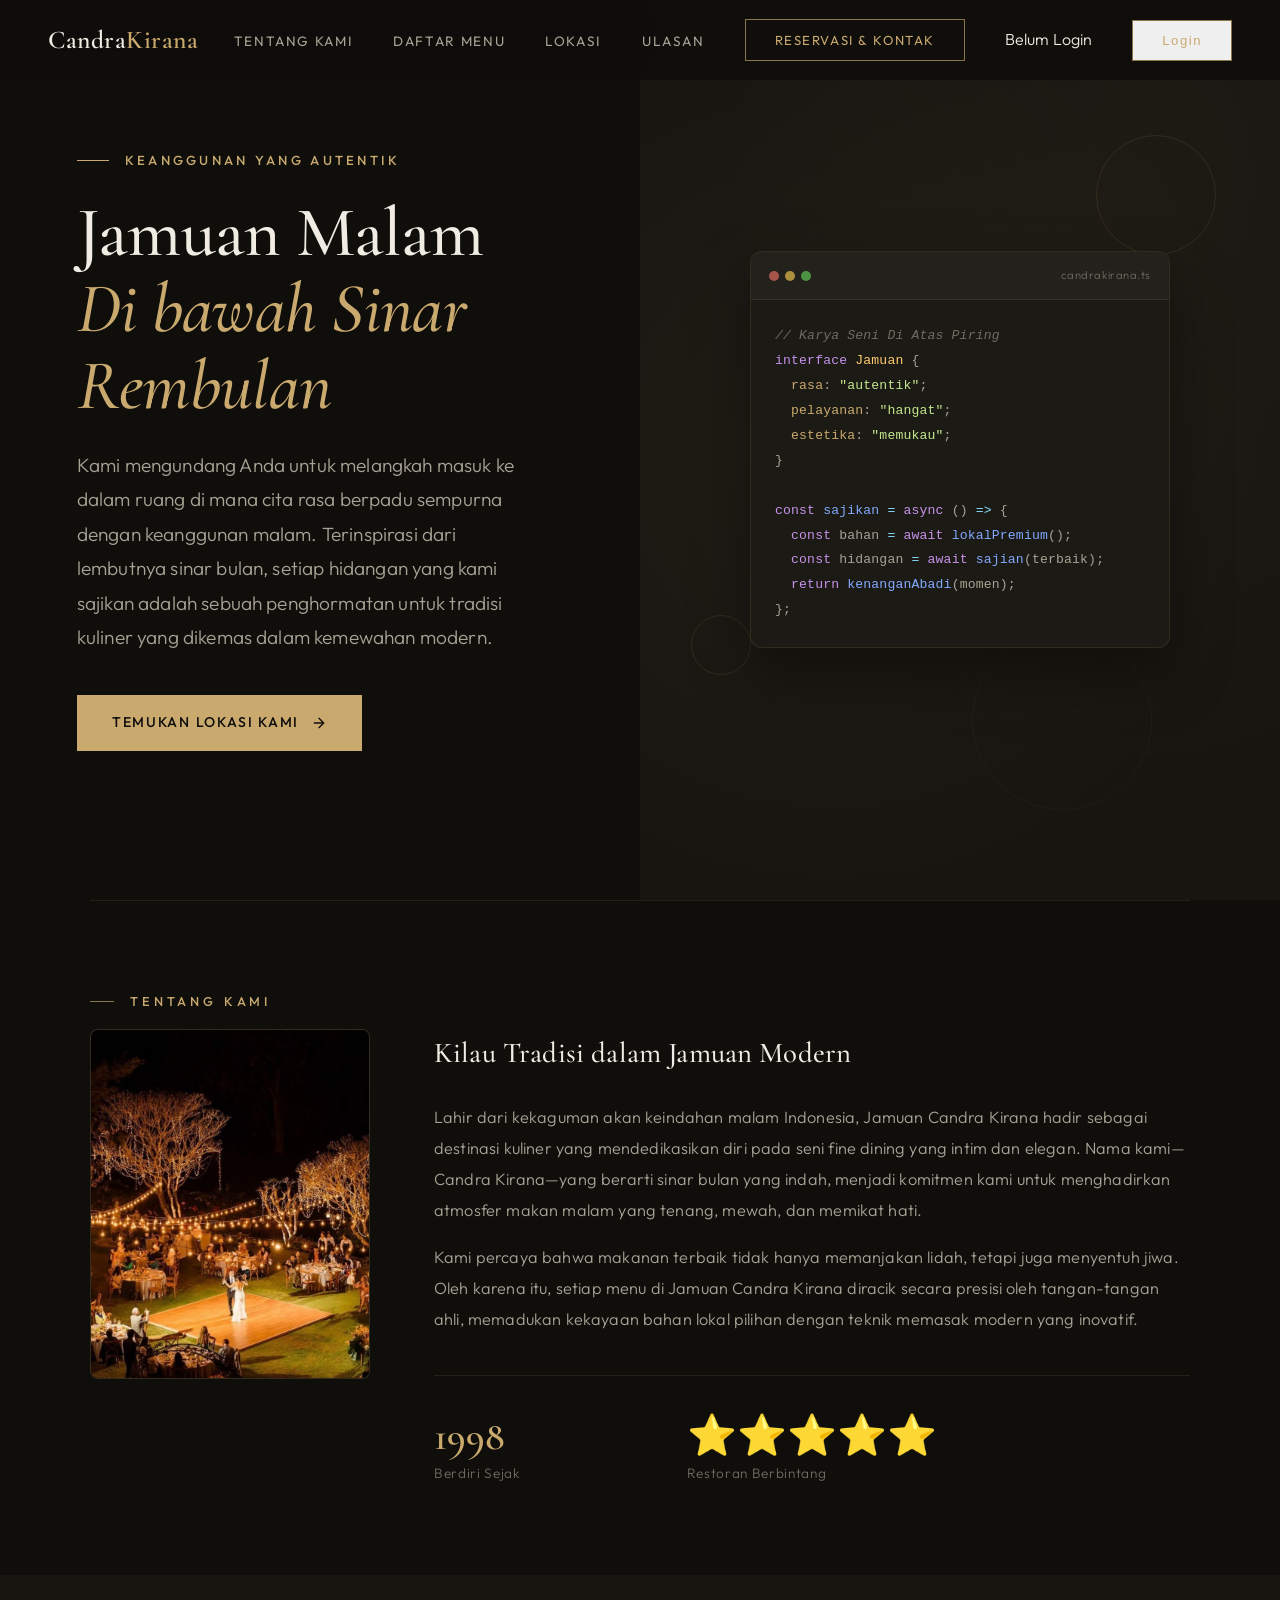
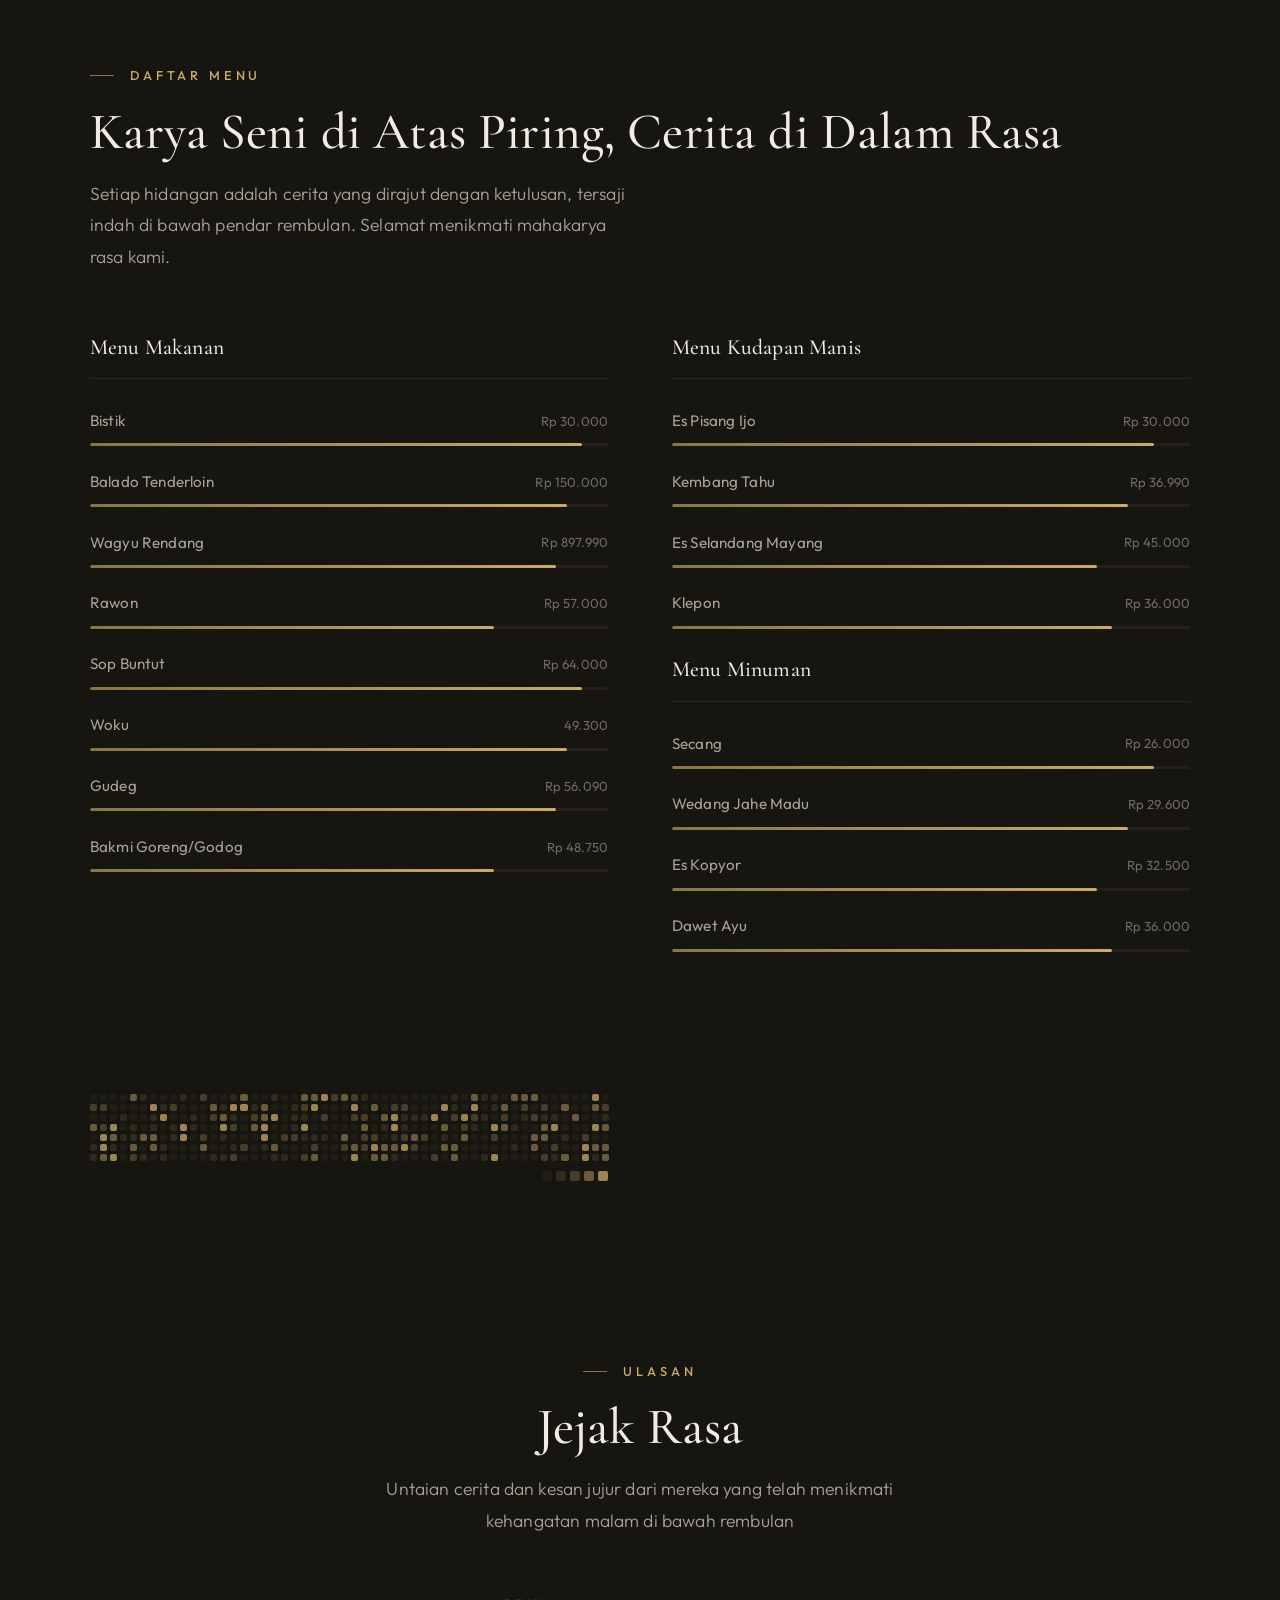
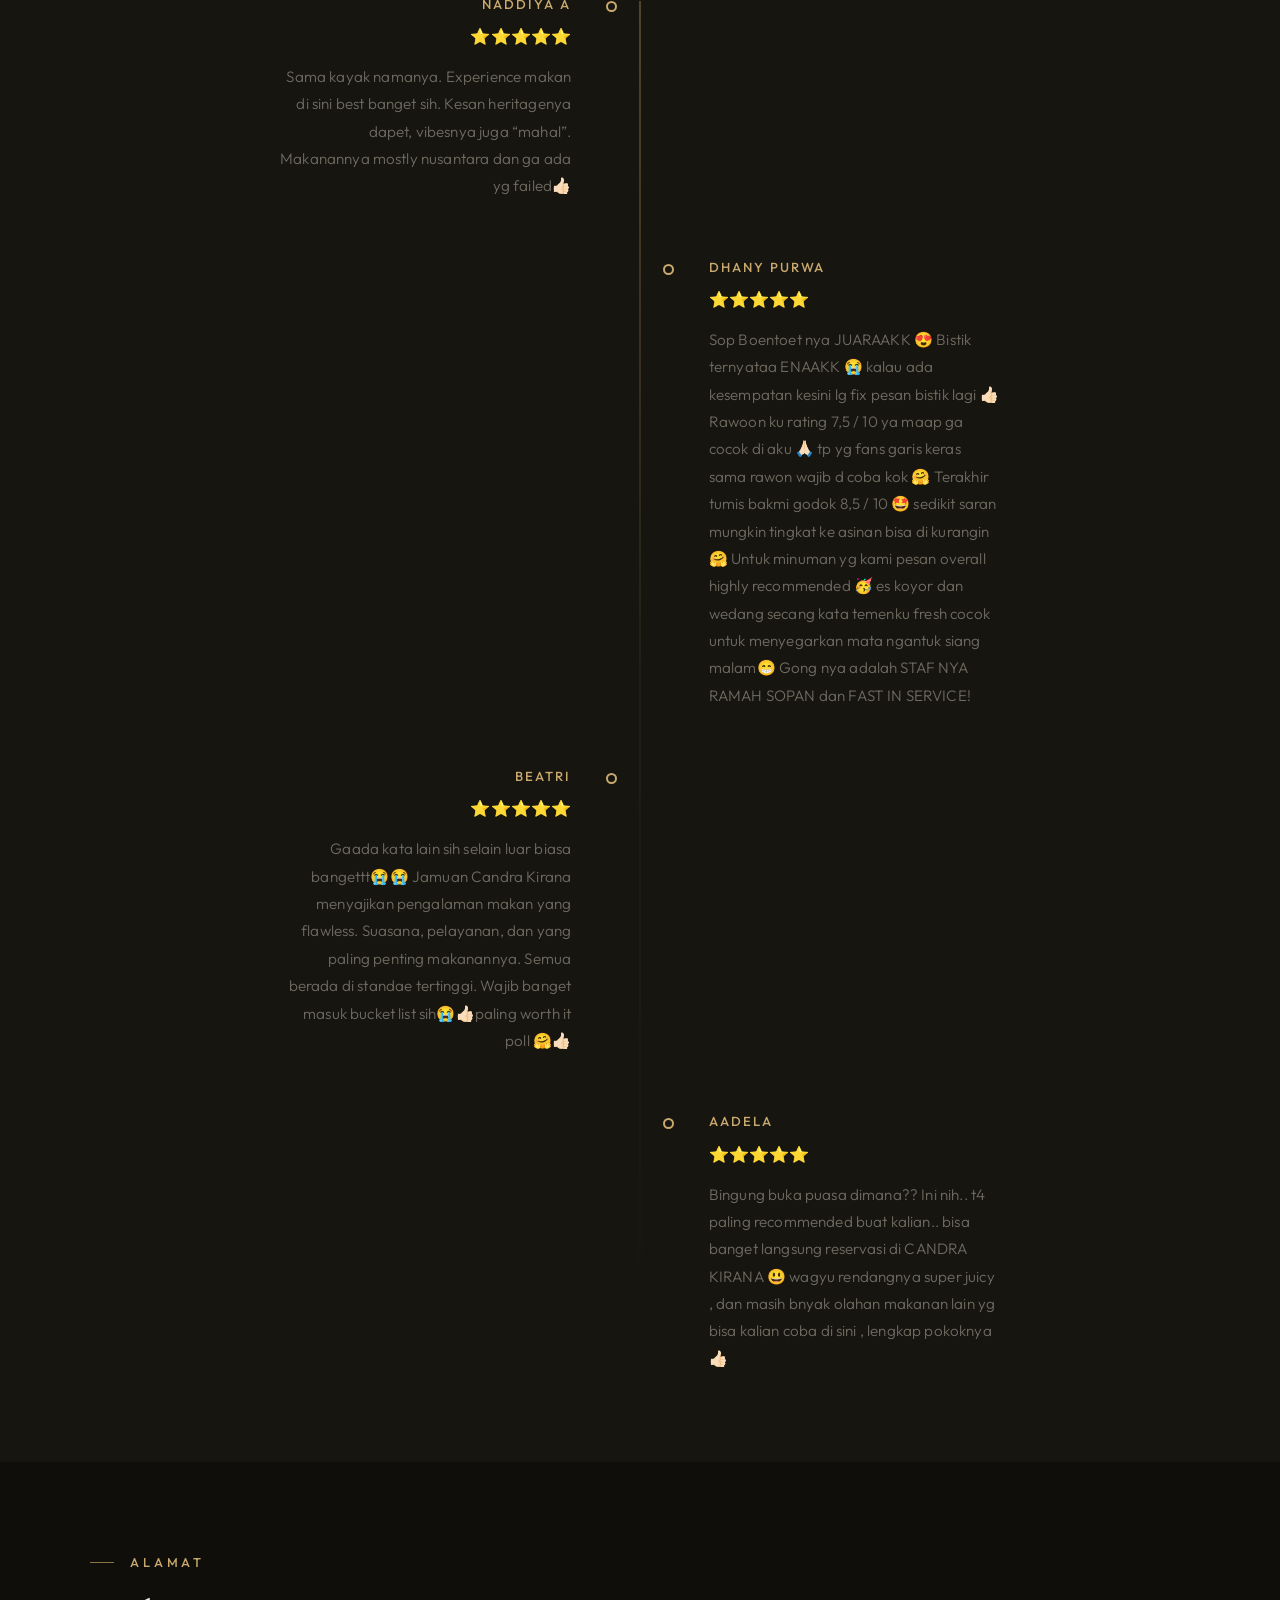
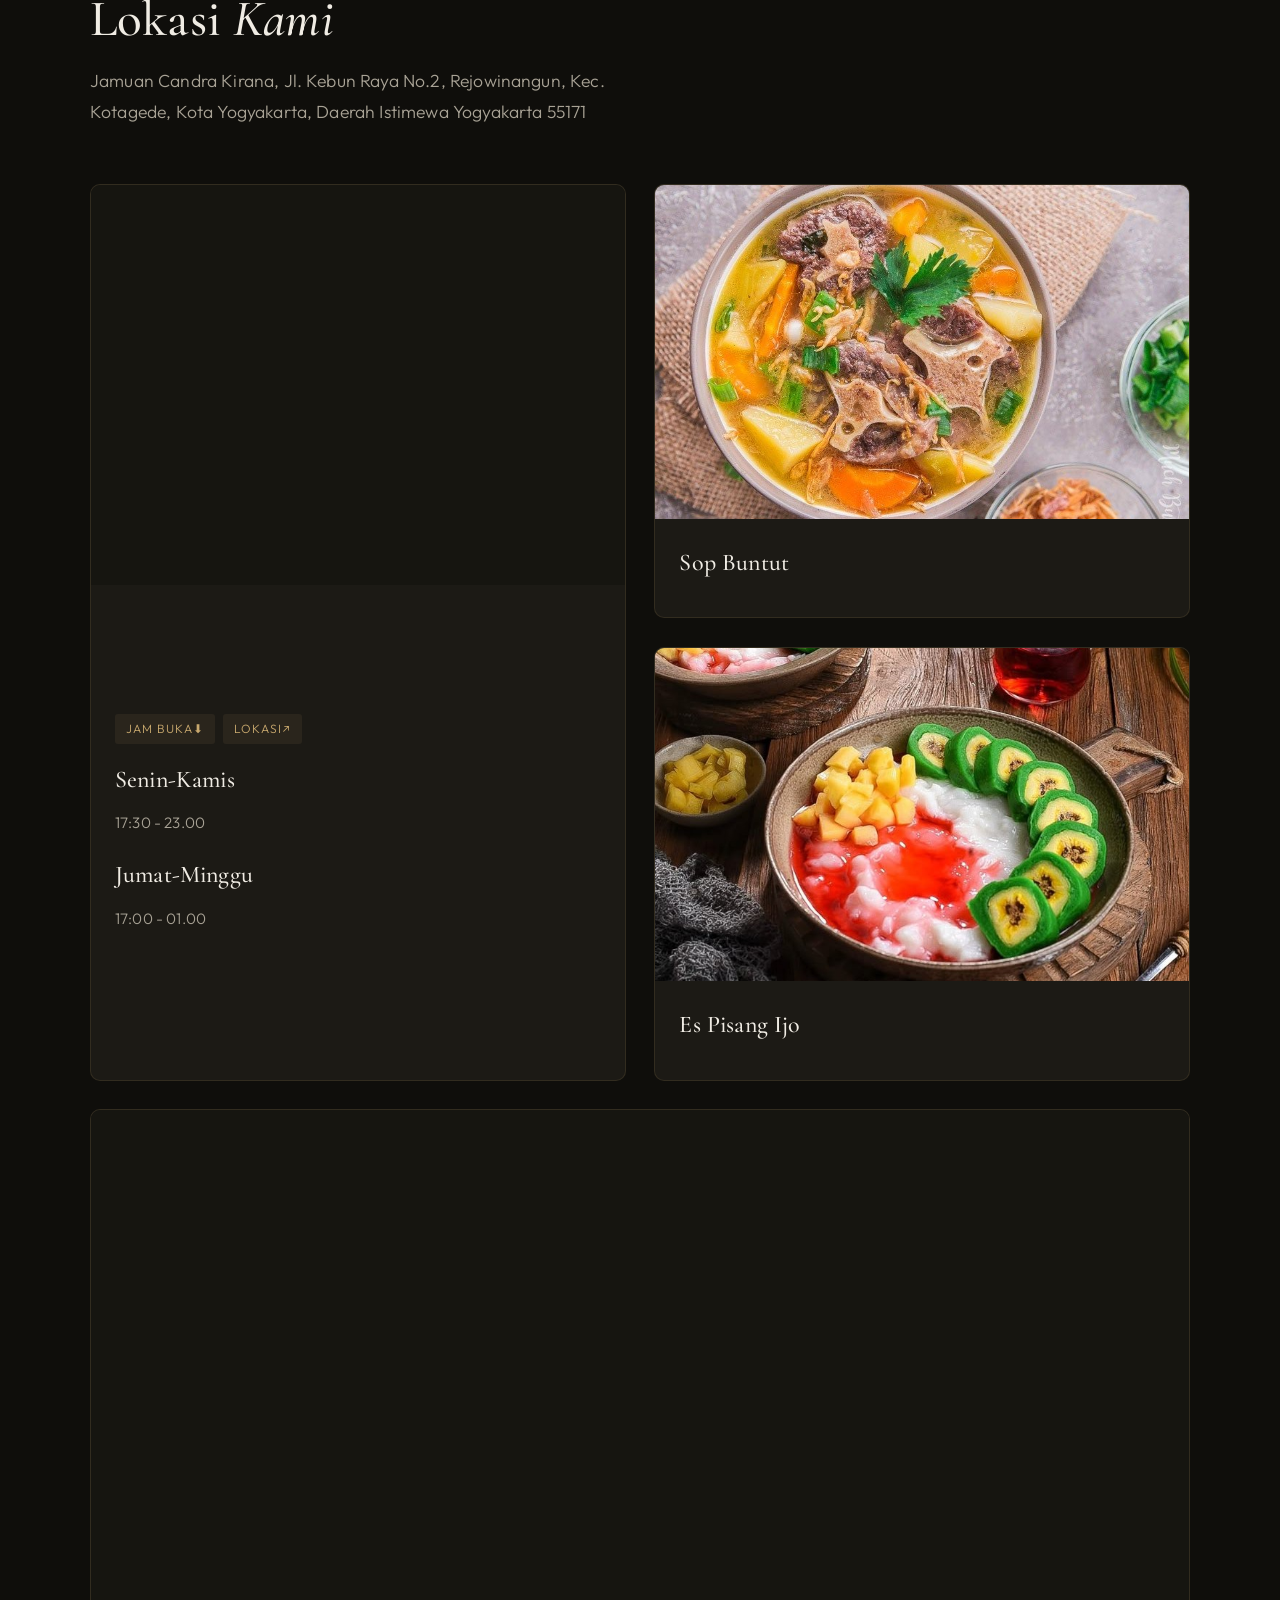
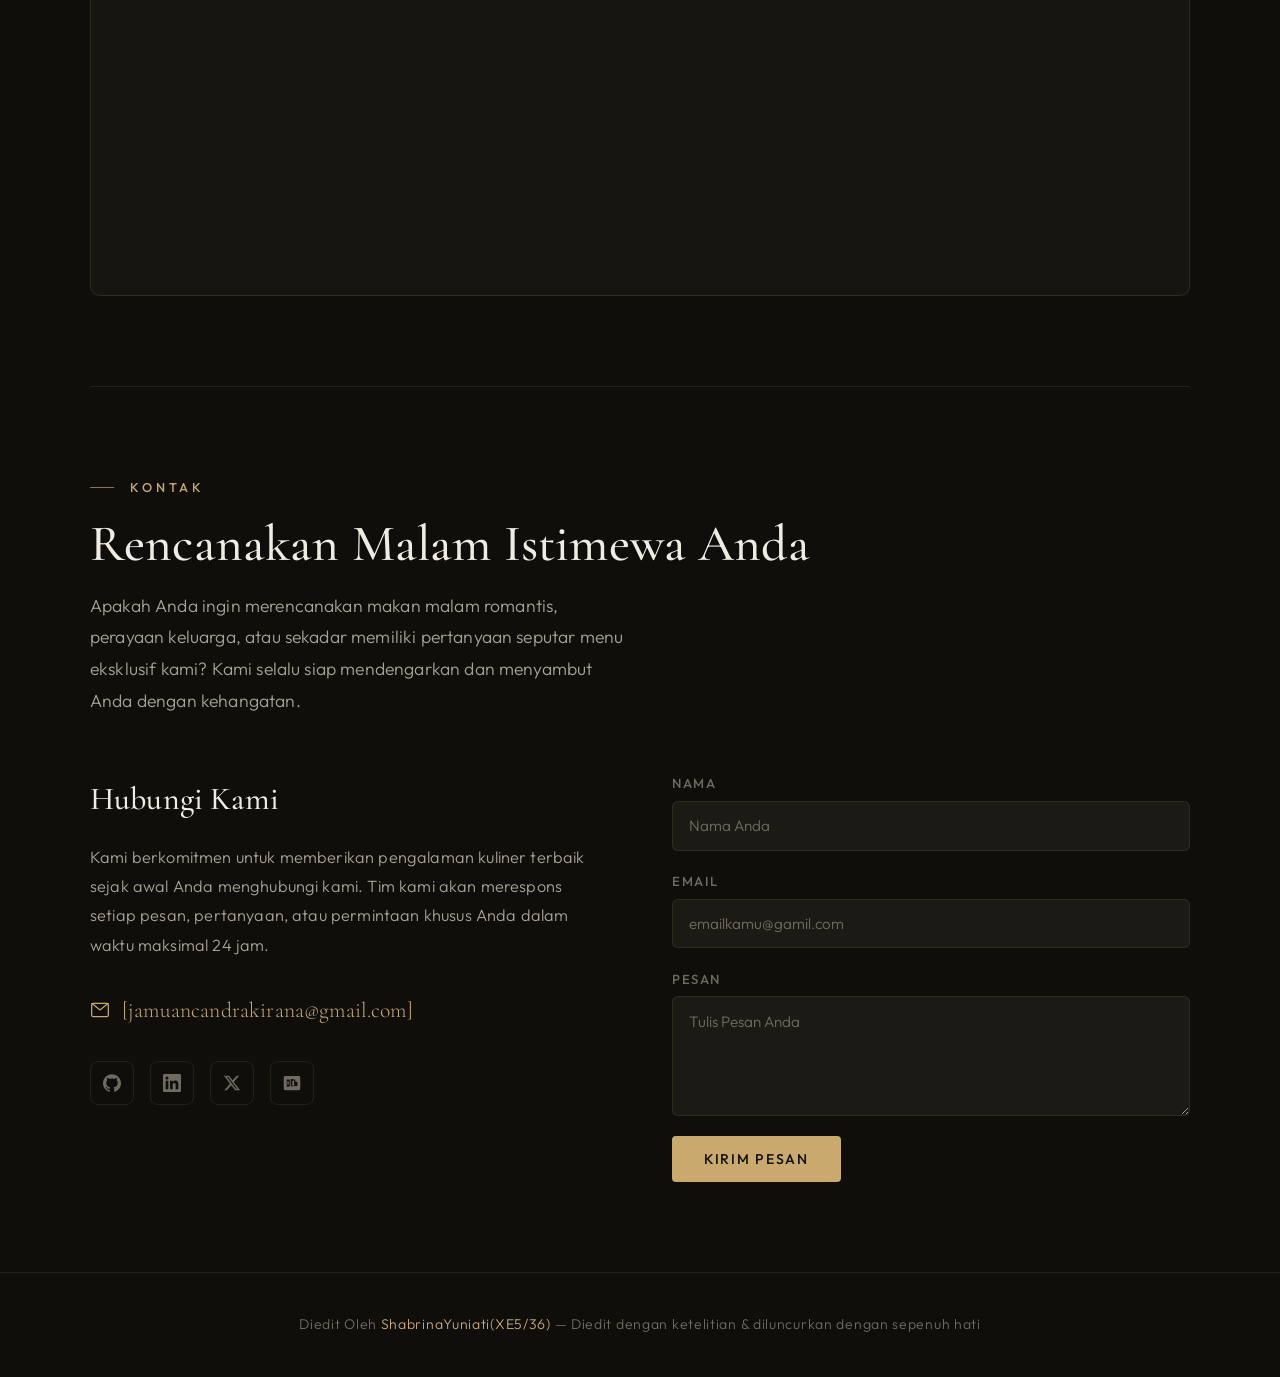
==== index.html @ cb6a4919 "Update index.html" ====
<!DOCTYPE html>
<html lang="en">
<head>
<meta charset="UTF-8">
<meta name="viewport" content="width=device-width, initial-scale=1.0">
<meta name="description" content="StackCraft — Clean code, sharp solutions. Developer portfolio showcasing technical projects, code skills, and open-source contributions.">
<meta name="author" content="StackCraft">
<meta name="theme-color" content="#1a1814">
<link rel="icon" type="image/svg+xml" href="data:image/svg+xml,<svg xmlns='http://www.w3.org/2000/svg' viewBox='0 0 32 32'><rect width='32' height='32' rx='6' fill='%231a1814'/><text x='16' y='22' text-anchor='middle' fill='%23c9a96e' font-family='serif' font-size='18' font-weight='bold'>S</text></svg>">
<title>Jamuan Candra Kirana</title>
  <!--
  Tooplate 2162 StackCraft
  https://www.tooplate.com/view/2162-stackcraft
  Free HTML CSS Template
  -->
<link rel="preconnect" href="https://fonts.googleapis.com">
<link rel="preconnect" href="https://fonts.gstatic.com" crossorigin>
<link href="https://fonts.googleapis.com/css2?family=Cormorant+Garamond:ital,wght@0,400;0,500;0,600;0,700;1,400;1,500&family=Outfit:wght@300;400;500;600&display=swap" rel="stylesheet">
  <link rel="stylesheet" href="tooplate-stackcraft-style.css">
</head>
<body>

<!-- ============ NAVIGATION ============ -->
<nav class="nav" id="nav">
  <div class="nav-inner">
    <a href="#hero" class="nav-logo">Candra<span>Kirana</span></a>
    <ul class="nav-links" id="navLinks">
      <li><a href="#about">Tentang Kami</a></li>
      <li><a href="#skills">Daftar Menu</a></li>
      <li><a href="#projects">Lokasi</a></li>
      <li><a href="#experience">Ulasan</a></li>
      <li><a href="#contact" class="nav-cta">Reservasi & kontak</a></li>
      <p id="userInfo">Belum Login</p>
<div id="authArea">
    <button onclick="window.location.href='https://kawaishanio-design.github.io/saya/login/'" class="nav-cta">Login</button>
</div>
    </ul>
    <button class="nav-toggle" id="navToggle" aria-label="Toggle navigation">
      <span></span><span></span><span></span>
    </button>
  </div>
</nav>

<!-- ============ HERO ============ -->
<section class="hero" id="hero">
  <div class="hero-content">
    <div class="hero-label">Keanggunan yang Autentik</div>
    <h1 class="hero-title">Jamuan Malam<br><em>Di bawah Sinar Rembulan</em></h1>
    <p class="hero-tagline">Kami mengundang Anda untuk melangkah masuk ke dalam ruang di mana cita rasa berpadu sempurna dengan keanggunan malam. Terinspirasi dari lembutnya sinar bulan, setiap hidangan yang kami sajikan adalah sebuah penghormatan untuk tradisi kuliner yang dikemas dalam kemewahan modern.</p>
    <div class="hero-actions">
      <a href="#projects" class="btn-primary">
        Temukan Lokasi Kami
        <svg viewBox="0 0 24 24" fill="none" stroke="currentColor" stroke-width="2" stroke-linecap="round"><path d="M5 12h14M12 5l7 7-7 7"/></svg>
      </a>
      <a href="#contact" class="btn-ghost"></a>
    </div>
  </div>

  <div class="hero-visual">
    <div class="hero-float hero-float-1"></div>
    <div class="hero-float hero-float-2"></div>
    <div class="hero-float hero-float-3"></div>

    <div class="hero-code-block">
      <div class="code-header">
        <div class="code-dot"></div>
        <div class="code-dot"></div>
        <div class="code-dot"></div>
        <span class="code-title">candrakirana.ts</span>
      </div>
      <div class="code-body">
        <span class="cm">// Karya Seni Di Atas Piring</span><br>
        <span class="kw">interface</span> <span class="typ">Jamuan</span> {<br>
        &nbsp;&nbsp;<span class="pr">rasa</span>: <span class="str">"autentik"</span>;<br>
        &nbsp;&nbsp;<span class="pr">pelayanan</span>: <span class="str">"hangat"</span>;<br>
        &nbsp;&nbsp;<span class="pr">estetika</span>: <span class="str">"memukau"</span>;<br>
        }<br><br>
        <span class="kw">const</span> <span class="fn">sajikan</span> <span class="op">=</span> <span class="kw">async</span> () <span class="op">=></span> {<br>
        &nbsp;&nbsp;<span class="kw">const</span> bahan <span class="op">=</span> <span class="kw">await</span> <span class="fn">lokalPremium</span>();<br>
        &nbsp;&nbsp;<span class="kw">const</span> hidangan <span class="op">=</span> <span class="kw">await</span> <span class="fn">sajian</span>(terbaik);<br>
        &nbsp;&nbsp;<span class="kw">return</span> <span class="fn">kenanganAbadi</span>(momen);<br>
        };
      </div>
    </div>
  </div>
</section>

<!-- ============ ABOUT ============ -->
<div class="divider"></div>
<section class="section" id="about">
  <div class="section-inner">
    <div class="section-label reveal">Tentang Kami</div>
    <div class="about-grid">
      <div class="about-photo reveal">
        <img src="bulankirana.jpg" alt="Developer portrait" style="width:100%;height:100%;object-fit:cover;">  
      </div>
      <div class="about-text reveal">
        <h3>Kilau Tradisi dalam Jamuan Modern</h3>
        <p>Lahir dari kekaguman akan keindahan malam Indonesia, Jamuan Candra Kirana hadir sebagai destinasi kuliner yang mendedikasikan diri pada seni fine dining yang intim dan elegan. Nama kami—Candra Kirana—yang berarti sinar bulan yang indah, menjadi komitmen kami untuk menghadirkan atmosfer makan malam yang tenang, mewah, dan memikat hati.</p>
        <p>Kami percaya bahwa makanan terbaik tidak hanya memanjakan lidah, tetapi juga menyentuh jiwa. Oleh karena itu, setiap menu di Jamuan Candra Kirana diracik secara presisi oleh tangan-tangan ahli, memadukan kekayaan bahan lokal pilihan dengan teknik memasak modern yang inovatif.</p>
        <div class="about-stats">
          <div>
            <div class="stat-number">1998</div>
            <div class="stat-label">Berdiri Sejak</div>
          </div>
          <div>
            <div class="stat-number">⭐⭐⭐⭐⭐</div>
            <div class="stat-label">Restoran Berbintang</div>
          </div>
        </div>
      </div>
    </div>
  </div>
</section>

<!-- ============ SKILLS ============ -->
<section class="section skills-section" id="skills">
  <div class="section-inner">
    <div class="section-label reveal">Daftar Menu</div>
    <div class="section-title reveal">Karya Seni di Atas Piring, Cerita di Dalam Rasa</div>
    <div class="section-subtitle reveal">Setiap hidangan adalah cerita yang dirajut dengan ketulusan, tersaji indah di bawah pendar rembulan. Selamat menikmati mahakarya rasa kami.</div>

    <div class="skills-grid">
      <div class="skill-category reveal">
        <h4>Menu Makanan</h4>
        <div class="skill-bar">
          <div class="skill-bar-header"><span class="skill-bar-name">Bistik</span><span class="skill-bar-pct">Rp 30.000</span></div>
          <div class="skill-bar-track"><div class="skill-bar-fill" style="--w:95%"></div></div>
        </div>
        <div class="skill-bar">
          <div class="skill-bar-header"><span class="skill-bar-name">Balado Tenderloin</span><span class="skill-bar-pct">Rp 150.000</span></div>
          <div class="skill-bar-track"><div class="skill-bar-fill" style="--w:92%"></div></div>
        </div>
        <div class="skill-bar">
          <div class="skill-bar-header"><span class="skill-bar-name">Wagyu Rendang</span><span class="skill-bar-pct">Rp 897.990</span></div>
          <div class="skill-bar-track"><div class="skill-bar-fill" style="--w:90%"></div></div>
        </div>
        <div class="skill-bar">
          <div class="skill-bar-header"><span class="skill-bar-name">Rawon</span><span class="skill-bar-pct">Rp 57.000</span></div>
          <div class="skill-bar-track"><div class="skill-bar-fill" style="--w:78%"></div></div>
        </div>
          <div class="skill-bar">
          <div class="skill-bar-header"><span class="skill-bar-name">Sop Buntut</span><span class="skill-bar-pct">Rp 64.000</span></div>
          <div class="skill-bar-track"><div class="skill-bar-fill" style="--w:95%"></div></div>
        </div>
        <div class="skill-bar">
          <div class="skill-bar-header"><span class="skill-bar-name">Woku</span><span class="skill-bar-pct">49.300</span></div>
          <div class="skill-bar-track"><div class="skill-bar-fill" style="--w:92%"></div></div>
        </div>
        <div class="skill-bar">
          <div class="skill-bar-header"><span class="skill-bar-name">Gudeg</span><span class="skill-bar-pct">Rp 56.090</span></div>
          <div class="skill-bar-track"><div class="skill-bar-fill" style="--w:90%"></div></div>
        </div>
        <div class="skill-bar">
          <div class="skill-bar-header"><span class="skill-bar-name">Bakmi Goreng/Godog</span><span class="skill-bar-pct">Rp 48.750</span></div>
          <div class="skill-bar-track"><div class="skill-bar-fill" style="--w:78%"></div></div>
        </div>
      </div>
      <div class="skill-category reveal">
        <h4>Menu Kudapan Manis</h4>
        <div class="skill-bar">
          <div class="skill-bar-header"><span class="skill-bar-name">Es Pisang Ijo</span><span class="skill-bar-pct">Rp 30.000</span></div>
          <div class="skill-bar-track"><div class="skill-bar-fill" style="--w:93%"></div></div>
        </div>
        <div class="skill-bar">
          <div class="skill-bar-header"><span class="skill-bar-name">Kembang Tahu</span><span class="skill-bar-pct">Rp 36.990</span></div>
          <div class="skill-bar-track"><div class="skill-bar-fill" style="--w:88%"></div></div>
        </div>
        <div class="skill-bar">
          <div class="skill-bar-header"><span class="skill-bar-name">Es Selandang Mayang</span><span class="skill-bar-pct">Rp 45.000</span></div>
          <div class="skill-bar-track"><div class="skill-bar-fill" style="--w:82%"></div></div>
        </div>
        <div class="skill-bar">
          <div class="skill-bar-header"><span class="skill-bar-name">Klepon</span><span class="skill-bar-pct">Rp 36.000</span></div>
          <div class="skill-bar-track"><div class="skill-bar-fill" style="--w:85%"></div></div>
        </div>
        <div class="skill-category reveal">
        <h4>Menu Minuman</h4>
        <div class="skill-bar">
          <div class="skill-bar-header"><span class="skill-bar-name">Secang</span><span class="skill-bar-pct">Rp 26.000</span></div>
          <div class="skill-bar-track"><div class="skill-bar-fill" style="--w:93%"></div></div>
        </div>
        <div class="skill-bar">
          <div class="skill-bar-header"><span class="skill-bar-name">Wedang Jahe Madu</span><span class="skill-bar-pct">Rp 29.600</span></div>
          <div class="skill-bar-track"><div class="skill-bar-fill" style="--w:88%"></div></div>
        </div>
        <div class="skill-bar">
          <div class="skill-bar-header"><span class="skill-bar-name">Es Kopyor</span><span class="skill-bar-pct">Rp 32.500</span></div>
          <div class="skill-bar-track"><div class="skill-bar-fill" style="--w:82%"></div></div>
        </div>
        <div class="skill-bar">
          <div class="skill-bar-header"><span class="skill-bar-name">Dawet Ayu</span><span class="skill-bar-pct">Rp 36.000</span></div>
          <div class="skill-bar-track"><div class="skill-bar-fill" style="--w:85%"></div></div>
        </div>
      </div>
    </div>

      <!-- GitHub Contributions Grid -->
    <div class="github-section reveal">
      <div class="contrib-grid" id="contribGrid"><div class="contrib-cell"></div><div class="contrib-cell"></div><div class="contrib-cell"></div><div class="contrib-cell"></div><div class="contrib-cell l3"></div><div class="contrib-cell l1"></div><div class="contrib-cell"></div><div class="contrib-cell"></div><div class="contrib-cell"></div><div class="contrib-cell l1"></div><div class="contrib-cell"></div><div class="contrib-cell l2"></div><div class="contrib-cell"></div><div class="contrib-cell"></div><div class="contrib-cell l1"></div><div class="contrib-cell l3"></div><div class="contrib-cell"></div><div class="contrib-cell"></div><div class="contrib-cell l1"></div><div class="contrib-cell"></div><div class="contrib-cell"></div><div class="contrib-cell l3"></div><div class="contrib-cell l3"></div><div class="contrib-cell l4"></div><div class="contrib-cell l2"></div><div class="contrib-cell l3"></div><div class="contrib-cell l2"></div><div class="contrib-cell l1"></div><div class="contrib-cell"></div><div class="contrib-cell"></div><div class="contrib-cell"></div><div class="contrib-cell"></div><div class="contrib-cell"></div><div class="contrib-cell"></div><div class="contrib-cell"></div><div class="contrib-cell"></div><div class="contrib-cell l1"></div><div class="contrib-cell"></div><div class="contrib-cell l3"></div><div class="contrib-cell l1"></div><div class="contrib-cell l1"></div><div class="contrib-cell"></div><div class="contrib-cell l3"></div><div class="contrib-cell l3"></div><div class="contrib-cell l3"></div><div class="contrib-cell"></div><div class="contrib-cell"></div><div class="contrib-cell"></div><div class="contrib-cell"></div><div class="contrib-cell"></div><div class="contrib-cell l4"></div><div class="contrib-cell"></div><div class="contrib-cell l2"></div><div class="contrib-cell l2"></div><div class="contrib-cell"></div><div class="contrib-cell"></div><div class="contrib-cell"></div><div class="contrib-cell"></div><div class="contrib-cell l4"></div><div class="contrib-cell l1"></div><div class="contrib-cell l2"></div><div class="contrib-cell"></div><div class="contrib-cell"></div><div class="contrib-cell"></div><div class="contrib-cell l3"></div><div class="contrib-cell l1"></div><div class="contrib-cell l4"></div><div class="contrib-cell l4"></div><div class="contrib-cell l1"></div><div class="contrib-cell l3"></div><div class="contrib-cell"></div><div class="contrib-cell"></div><div class="contrib-cell l1"></div><div class="contrib-cell l2"></div><div class="contrib-cell l4"></div><div class="contrib-cell"></div><div class="contrib-cell"></div><div class="contrib-cell"></div><div class="contrib-cell l4"></div><div class="contrib-cell"></div><div class="contrib-cell l3"></div><div class="contrib-cell"></div><div class="contrib-cell l2"></div><div class="contrib-cell l2"></div><div class="contrib-cell"></div><div class="contrib-cell"></div><div class="contrib-cell"></div><div class="contrib-cell l4"></div><div class="contrib-cell l1"></div><div class="contrib-cell"></div><div class="contrib-cell l4"></div><div class="contrib-cell"></div><div class="contrib-cell l1"></div><div class="contrib-cell l3"></div><div class="contrib-cell"></div><div class="contrib-cell l2"></div><div class="contrib-cell"></div><div class="contrib-cell l2"></div><div class="contrib-cell"></div><div class="contrib-cell l3"></div><div class="contrib-cell"></div><div class="contrib-cell"></div><div class="contrib-cell l3"></div><div class="contrib-cell l2"></div><div class="contrib-cell"></div><div class="contrib-cell"></div><div class="contrib-cell"></div><div class="contrib-cell l1"></div><div class="contrib-cell"></div><div class="contrib-cell"></div><div class="contrib-cell l1"></div><div class="contrib-cell l4"></div><div class="contrib-cell"></div><div class="contrib-cell"></div><div class="contrib-cell l1"></div><div class="contrib-cell"></div><div class="contrib-cell l2"></div><div class="contrib-cell l3"></div><div class="contrib-cell l1"></div><div class="contrib-cell"></div><div class="contrib-cell l2"></div><div class="contrib-cell l3"></div><div class="contrib-cell l4"></div><div class="contrib-cell"></div><div class="contrib-cell l1"></div><div class="contrib-cell l1"></div><div class="contrib-cell"></div><div class="contrib-cell l2"></div><div class="contrib-cell"></div><div class="contrib-cell"></div><div class="contrib-cell l2"></div><div class="contrib-cell l2"></div><div class="contrib-cell"></div><div class="contrib-cell l3"></div><div class="contrib-cell l4"></div><div class="contrib-cell l1"></div><div class="contrib-cell l1"></div><div class="contrib-cell l1"></div><div class="contrib-cell l4"></div><div class="contrib-cell"></div><div class="contrib-cell l2"></div><div class="contrib-cell l4"></div><div class="contrib-cell l2"></div><div class="contrib-cell l1"></div><div class="contrib-cell"></div><div class="contrib-cell l2"></div><div class="contrib-cell"></div><div class="contrib-cell l1"></div><div class="contrib-cell l2"></div><div class="contrib-cell l1"></div><div class="contrib-cell l1"></div><div class="contrib-cell"></div><div class="contrib-cell l3"></div><div class="contrib-cell"></div><div class="contrib-cell"></div><div class="contrib-cell l1"></div><div class="contrib-cell l3"></div><div class="contrib-cell l2"></div><div class="contrib-cell l4"></div><div class="contrib-cell"></div><div class="contrib-cell l1"></div><div class="contrib-cell"></div><div class="contrib-cell l1"></div><div class="contrib-cell"></div><div class="contrib-cell l1"></div><div class="contrib-cell l4"></div><div class="contrib-cell l1"></div><div class="contrib-cell"></div><div class="contrib-cell"></div><div class="contrib-cell l4"></div><div class="contrib-cell l2"></div><div class="contrib-cell"></div><div class="contrib-cell l3"></div><div class="contrib-cell l4"></div><div class="contrib-cell"></div><div class="contrib-cell"></div><div class="contrib-cell l1"></div><div class="contrib-cell l4"></div><div class="contrib-cell"></div><div class="contrib-cell"></div><div class="contrib-cell"></div><div class="contrib-cell"></div><div class="contrib-cell"></div><div class="contrib-cell l3"></div><div class="contrib-cell"></div><div class="contrib-cell l1"></div><div class="contrib-cell l4"></div><div class="contrib-cell l1"></div><div class="contrib-cell"></div><div class="contrib-cell"></div><div class="contrib-cell"></div><div class="contrib-cell l3"></div><div class="contrib-cell"></div><div class="contrib-cell l2"></div><div class="contrib-cell l1"></div><div class="contrib-cell"></div><div class="contrib-cell l4"></div><div class="contrib-cell l3"></div><div class="contrib-cell l1"></div><div class="contrib-cell"></div><div class="contrib-cell"></div><div class="contrib-cell l3"></div><div class="contrib-cell l4"></div><div class="contrib-cell"></div><div class="contrib-cell"></div><div class="contrib-cell"></div><div class="contrib-cell l4"></div><div class="contrib-cell l3"></div><div class="contrib-cell"></div><div class="contrib-cell l4"></div><div class="contrib-cell l3"></div><div class="contrib-cell l1"></div><div class="contrib-cell l1"></div><div class="contrib-cell l3"></div><div class="contrib-cell l3"></div><div class="contrib-cell"></div><div class="contrib-cell l1"></div><div class="contrib-cell l4"></div><div class="contrib-cell"></div><div class="contrib-cell l2"></div><div class="contrib-cell"></div><div class="contrib-cell l1"></div><div class="contrib-cell"></div><div class="contrib-cell"></div><div class="contrib-cell"></div><div class="contrib-cell l4"></div><div class="contrib-cell"></div><div class="contrib-cell l2"></div><div class="contrib-cell l2"></div><div class="contrib-cell l1"></div><div class="contrib-cell l1"></div><div class="contrib-cell l1"></div><div class="contrib-cell"></div><div class="contrib-cell l3"></div><div class="contrib-cell"></div><div class="contrib-cell l2"></div><div class="contrib-cell l2"></div><div class="contrib-cell"></div><div class="contrib-cell l1"></div><div class="contrib-cell l2"></div><div class="contrib-cell l3"></div><div class="contrib-cell l2"></div><div class="contrib-cell"></div><div class="contrib-cell l1"></div><div class="contrib-cell"></div><div class="contrib-cell l3"></div><div class="contrib-cell"></div><div class="contrib-cell"></div><div class="contrib-cell l2"></div><div class="contrib-cell"></div><div class="contrib-cell"></div><div class="contrib-cell"></div><div class="contrib-cell l3"></div><div class="contrib-cell l3"></div><div class="contrib-cell"></div><div class="contrib-cell l1"></div><div class="contrib-cell"></div><div class="contrib-cell l2"></div><div class="contrib-cell"></div><div class="contrib-cell"></div><div class="contrib-cell l1"></div><div class="contrib-cell l4"></div><div class="contrib-cell l1"></div><div class="contrib-cell"></div><div class="contrib-cell l3"></div><div class="contrib-cell"></div><div class="contrib-cell l3"></div><div class="contrib-cell l1"></div><div class="contrib-cell"></div><div class="contrib-cell"></div><div class="contrib-cell"></div><div class="contrib-cell l3"></div><div class="contrib-cell"></div><div class="contrib-cell"></div><div class="contrib-cell l1"></div><div class="contrib-cell l2"></div><div class="contrib-cell"></div><div class="contrib-cell l1"></div><div class="contrib-cell l3"></div><div class="contrib-cell"></div><div class="contrib-cell"></div><div class="contrib-cell"></div><div class="contrib-cell l2"></div><div class="contrib-cell"></div><div class="contrib-cell"></div><div class="contrib-cell l2"></div><div class="contrib-cell l3"></div><div class="contrib-cell l2"></div><div class="contrib-cell l4"></div><div class="contrib-cell l3"></div><div class="contrib-cell l3"></div><div class="contrib-cell l4"></div><div class="contrib-cell l2"></div><div class="contrib-cell"></div><div class="contrib-cell"></div><div class="contrib-cell l3"></div><div class="contrib-cell l3"></div><div class="contrib-cell"></div><div class="contrib-cell"></div><div class="contrib-cell"></div><div class="contrib-cell"></div><div class="contrib-cell"></div><div class="contrib-cell l1"></div><div class="contrib-cell"></div><div class="contrib-cell l3"></div><div class="contrib-cell"></div><div class="contrib-cell l2"></div><div class="contrib-cell"></div><div class="contrib-cell"></div><div class="contrib-cell l4"></div><div class="contrib-cell l3"></div><div class="contrib-cell l3"></div><div class="contrib-cell l1"></div><div class="contrib-cell l3"></div><div class="contrib-cell l4"></div><div class="contrib-cell"></div><div class="contrib-cell l2"></div><div class="contrib-cell l1"></div><div class="contrib-cell"></div><div class="contrib-cell l1"></div><div class="contrib-cell"></div><div class="contrib-cell"></div><div class="contrib-cell"></div><div class="contrib-cell"></div><div class="contrib-cell l1"></div><div class="contrib-cell l1"></div><div class="contrib-cell l2"></div><div class="contrib-cell"></div><div class="contrib-cell"></div><div class="contrib-cell"></div><div class="contrib-cell l1"></div><div class="contrib-cell l1"></div><div class="contrib-cell"></div><div class="contrib-cell l2"></div><div class="contrib-cell l3"></div><div class="contrib-cell"></div><div class="contrib-cell"></div><div class="contrib-cell"></div><div class="contrib-cell l4"></div><div class="contrib-cell"></div><div class="contrib-cell l3"></div><div class="contrib-cell l3"></div><div class="contrib-cell l1"></div><div class="contrib-cell"></div><div class="contrib-cell"></div><div class="contrib-cell"></div><div class="contrib-cell l2"></div><div class="contrib-cell"></div><div class="contrib-cell l3"></div><div class="contrib-cell"></div><div class="contrib-cell"></div><div class="contrib-cell l1"></div><div class="contrib-cell l4"></div><div class="contrib-cell"></div><div class="contrib-cell"></div><div class="contrib-cell"></div><div class="contrib-cell"></div><div class="contrib-cell l2"></div><div class="contrib-cell l1"></div><div class="contrib-cell l3"></div><div class="contrib-cell"></div><div class="contrib-cell l4"></div><div class="contrib-cell l1"></div><div class="contrib-cell l3"></div></div>
      <div class="contrib-legend">
        <div class="contrib-legend-cell" style="background: rgba(201,169,110,0.06)"></div>
        <div class="contrib-legend-cell" style="background: rgba(201,169,110,0.14)"></div>
        <div class="contrib-legend-cell" style="background: rgba(201,169,110,0.28)"></div>
        <div class="contrib-legend-cell" style="background: rgba(201,169,110,0.48)"></div>
        <div class="contrib-legend-cell" style="background: rgba(201,169,110,0.75)"></div>
      </div>
    </div>
  </div>
</section>

<!-- ============ EXPERIENCE ============ -->
<section class="section experience-section" id="experience">
  <div class="section-inner">
    <div class="section-label reveal">Ulasan</div>
    <div class="section-title reveal">Jejak Rasa</div>
    <div class="section-subtitle reveal">Untaian cerita dan kesan jujur dari mereka yang telah menikmati kehangatan malam di bawah rembulan</div>
    
    <div class="timeline">
      <div class="timeline-item reveal">
        <div class="timeline-dot"></div>
        <div class="timeline-date">Naddiya A</div>
        <div class="timeline-company">⭐⭐⭐⭐⭐</div>
        <div class="timeline-desc">Sama kayak namanya. Experience makan di sini best banget sih. Kesan heritagenya dapet, vibesnya juga “mahal”. Makanannya mostly nusantara dan ga ada yg failed👍🏻</div>
      </div>

      <div class="timeline-item reveal">
        <div class="timeline-dot"></div>
        <div class="timeline-date">Dhany Purwa</div>
        <div class="timeline-company">⭐⭐⭐⭐⭐</div>
        <div class="timeline-desc">Sop Boentoet nya  JUARAAKK 😍 Bistik ternyataa ENAAKK 😭 kalau ada kesempatan kesini lg fix pesan bistik lagi 👍🏻 Rawoon ku rating 7,5 / 10 ya maap ga cocok di aku 🙏🏻 tp yg fans garis keras sama rawon wajib d coba kok 🤗 Terakhir tumis bakmi godok 8,5 / 10 🤩 sedikit saran mungkin tingkat ke asinan bisa di kurangin 🤗 Untuk minuman yg kami pesan overall highly recommended 🥳 es koyor dan wedang secang kata temenku fresh cocok untuk menyegarkan mata ngantuk siang malam😁 Gong nya adalah STAF NYA RAMAH SOPAN dan FAST IN SERVICE!</div>
      </div>

      <div class="timeline-item reveal">
        <div class="timeline-dot"></div>
        <div class="timeline-date">Beatri</div>
        <div class="timeline-company">⭐⭐⭐⭐⭐</div>
        <div class="timeline-desc">Gaada kata lain sih selain luar biasa bangettt😭😭 Jamuan Candra Kirana menyajikan pengalaman makan yang flawless. Suasana, pelayanan, dan yang paling penting makanannya. Semua berada di standae tertinggi. Wajib banget masuk bucket list sih😭👍🏻paling worth it poll 🤗👍🏻</div>
      </div>
      
      <div class="timeline-item reveal">
        <div class="timeline-dot"></div>
        <div class="timeline-date">Aadela</div>
        <div class="timeline-company">⭐⭐⭐⭐⭐</div>
        <div class="timeline-desc">Bingung buka puasa dimana?? Ini nih.. t4 paling recommended buat kalian.. bisa banget langsung reservasi di CANDRA KIRANA 😃 wagyu rendangnya super juicy , dan masih bnyak olahan makanan lain yg bisa kalian coba di sini , lengkap pokoknya 👍🏻</div>
    </div>
      </div>
  </div>
</section>

      
  <!-- ============ PROJECTS ============ -->
<section class="section" id="projects">
  <div class="section-inner">
    <div class="section-label reveal">Alamat</div>
    <div class="section-title reveal">Lokasi <em>Kami</em></div>
    <div class="section-subtitle reveal">Jamuan Candra Kirana, Jl. Kebun Raya No.2, Rejowinangun, Kec. Kotagede, Kota Yogyakarta, Daerah Istimewa Yogyakarta 55171</div>

    <div class="projects-grid">
      <div class="project-card reveal">
        <div class="project-thumb">
          <iframe src="https://www.google.com/maps/embed?pb=!1m18!1m12!1m3!1d3952.8664792343006!2d110.39592491744385!3d-7.803956999999995!2m3!1f0!2f0!3f0!3m2!1i1024!2i768!4f13.1!3m3!1m2!1s0x2e7a57196b21a901%3A0x77e3f6112577fb0f!2sGembira%20Loka%20Zoo%20(Pintu%20masuk%20Timur)!5e0!3m2!1sid!2sid!4v1781430597154!5m2!1sid!2sid" width="600" height="450" style="border:0;" allowfullscreen="" loading="lazy" referrerpolicy="no-referrer-when-downgrade"></iframe>
        </div>
        <div class="project-info">
          <div class="project-tags"><span class="project-tag">Jam Buka⬇</span><span class="project-tag">Lokasi↗</span></div>
          <h3 class="project-name">Senin-Kamis</h3>
          <p class="project-desc">17:30 - 23.00</p>
          <h3 class="project-name">Jumat-Minggu</h3>
          <p class="project-desc">17:00 - 01.00</p>
        </div>
      </div>

      <div class="project-card reveal">
        <div class="project-thumb">
          <img src="sop buntut.jpg" alt="Gridlock task board" style="width:100%;height:100%;object-fit:cover;">
        </div>
        <div class="project-info">
          <h3 class="project-name">Sop Buntut</h3>
          </div>
      </div>

      <div class="project-card reveal">
        <div class="project-thumb">
          <img src="es pisang ijo.jpg" alt="Scaffold CLI code" style="width:100%;height:100%;object-fit:cover;">
        </div>
        <div class="project-info">
          <h3 class="project-name">Es Pisang Ijo</h3>
          </div>
        </div>
        <div class="project-card reveal">
          <div class="project-thumb">
            <iframe width="1521" height="526" src="https://www.youtube.com/embed/aXjm0I1cyhc" title="25 Ways to Level Up Your DINNER PARTY🍴 (creative hosting ideas + tips!) | morgan yates" frameborder="0" allow="accelerometer; autoplay; clipboard-write; encrypted-media; gyroscope; picture-in-picture; web-share" referrerpolicy="strict-origin-when-cross-origin" allowfullscreen></iframe>
          </div>
          <div class="project-info">
            <h3 class="project-name">25 Cara untuk Meningkatkan Kualitas Pesta Makan Malam Anda</h3>
            </div>
         </div>
      </div>
      </div>
    </div>
  </div>
</section>

  
<!-- ============ CONTACT ============ -->
<div class="divider"></div>
<section class="section" id="contact">
  <div class="section-inner">
    <div class="section-label reveal">Kontak</div>
    <div class="section-title reveal">Rencanakan Malam Istimewa Anda</div>
    <div class="section-subtitle reveal">Apakah Anda ingin merencanakan makan malam romantis, perayaan keluarga, atau sekadar memiliki pertanyaan seputar menu eksklusif kami? Kami selalu siap mendengarkan dan menyambut Anda dengan kehangatan.</div>

    <div class="contact-grid">
      <div class="contact-text reveal">
        <h3>Hubungi Kami</h3>
        <p>Kami berkomitmen untuk memberikan pengalaman kuliner terbaik sejak awal Anda menghubungi kami. Tim kami akan merespons setiap pesan, pertanyaan, atau permintaan khusus Anda dalam waktu maksimal 24 jam.</p>

        <a href="/cdn-cgi/l/email-protection#3e565b5252517e4d4a5f5d555d4c5f584a105a5b48" class="contact-email">
          <svg viewBox="0 0 24 24" fill="none" stroke="currentColor" stroke-width="1.5"><rect x="2" y="4" width="20" height="16" rx="2"/><path d="M22 4l-10 8L2 4"/></svg>
          <span class="__cf_email__" data-cfemail="5c34393030331c2f283d3f373f2e3d3a287238392a">[jamuancandrakirana@gmail.com]</span>
        </a>

        <div class="social-links">
          <a href="#" class="social-link" aria-label="GitHub">
            <svg viewBox="0 0 24 24" fill="currentColor"><path d="M12 .297c-6.63 0-12 5.373-12 12 0 5.303 3.438 9.8 8.205 11.385.6.113.82-.258.82-.577 0-.285-.01-1.04-.015-2.04-3.338.724-4.042-1.61-4.042-1.61C4.422 18.07 3.633 17.7 3.633 17.7c-1.087-.744.084-.729.084-.729 1.205.084 1.838 1.236 1.838 1.236 1.07 1.835 2.809 1.305 3.495.998.108-.776.417-1.305.76-1.605-2.665-.3-5.466-1.332-5.466-5.93 0-1.31.465-2.38 1.235-3.22-.135-.303-.54-1.523.105-3.176 0 0 1.005-.322 3.3 1.23.96-.267 1.98-.399 3-.405 1.02.006 2.04.138 3 .405 2.28-1.552 3.285-1.23 3.285-1.23.645 1.653.24 2.873.12 3.176.765.84 1.23 1.91 1.23 3.22 0 4.61-2.805 5.625-5.475 5.92.42.36.81 1.096.81 2.22 0 1.606-.015 2.896-.015 3.286 0 .315.21.69.825.57C20.565 22.092 24 17.592 24 12.297c0-6.627-5.373-12-12-12"/></svg>
          </a>
          <a href="#" class="social-link" aria-label="LinkedIn">
            <svg viewBox="0 0 24 24" fill="currentColor"><path d="M20.447 20.452h-3.554v-5.569c0-1.328-.027-3.037-1.852-3.037-1.853 0-2.136 1.445-2.136 2.939v5.667H9.351V9h3.414v1.561h.046c.477-.9 1.637-1.85 3.37-1.85 3.601 0 4.267 2.37 4.267 5.455v6.286zM5.337 7.433a2.062 2.062 0 0 1-2.063-2.065 2.064 2.064 0 1 1 2.063 2.065zm1.782 13.019H3.555V9h3.564v11.452zM22.225 0H1.771C.792 0 0 .774 0 1.729v20.542C0 23.227.792 24 1.771 24h20.451C23.2 24 24 23.227 24 22.271V1.729C24 .774 23.2 0 22.222 0h.003z"/></svg>
          </a>
          <a href="#" class="social-link" aria-label="X / Twitter">
            <svg viewBox="0 0 24 24" fill="currentColor"><path d="M18.244 2.25h3.308l-7.227 8.26 8.502 11.24H16.17l-5.214-6.817L4.99 21.75H1.68l7.73-8.835L1.254 2.25H8.08l4.713 6.231zm-1.161 17.52h1.833L7.084 4.126H5.117z"/></svg>
          </a>
          <a href="#" class="social-link" aria-label="Dev.to">
            <svg viewBox="0 0 24 24" fill="currentColor"><path d="M7.42 10.05c-.18-.16-.46-.23-.84-.23H6v4.36h.58c.37 0 .67-.08.84-.23.2-.18.3-.46.3-.94v-2c0-.49-.1-.79-.3-.96zm13.37-7.55H3.2C1.94 2.5 1 3.44 1 4.7v14.6c0 1.26.94 2.2 2.2 2.2h17.6c1.26 0 2.2-.94 2.2-2.2V4.7c0-1.26-.94-2.2-2.2-2.2zM9.08 14.8c0 .68-.12 1.24-.37 1.6-.3.44-.75.66-1.35.66H5V7.2h2.35c.6 0 1.05.22 1.35.66.25.37.37.9.37 1.6v5.34zm5.03-5.6H11.9v2.13h1.43v1.4H11.9v2.13h2.21v1.4H11.3c-.55 0-1-.45-1-1V7.8c0-.55.45-1 1-1h2.81v1.4zm4.97 6.25c-.25.58-.7.95-1.36.95-.54 0-.97-.2-1.3-.6l-.02-.02V16h-1.5V7.2h1.5v3.46l.02-.02c.32-.4.75-.6 1.3-.6.66 0 1.1.35 1.36.95.12.28.18.67.18 1.17v2.58c0 .5-.06.88-.18 1.17z"/></svg>
          </a>
        </div>
      </div>

      <div class="contact-form reveal">
        <div class="form-group">
          <label for="name">Nama</label>
          <input type="text" id="name" placeholder="Nama Anda">
        </div>
        <div class="form-group">
          <label for="email">Email</label>
          <input type="email" id="email" placeholder="emailkamu@gamil.com">
        </div>
        <div class="form-group">
          <label for="message">Pesan</label>
          <textarea id="message" placeholder="Tulis Pesan Anda"></textarea>
        </div>
        <button class="btn-submit" type="button">Kirim Pesan</button>
      </div>
    </div>
  </div>
</section>

<!-- ============ FOOTER ============ -->
<footer class="footer">
  <p>Diedit Oleh <a href="#hero"> ShabrinaYuniati(XE5/36)</a> &mdash; Diedit dengan ketelitian & diluncurkan dengan sepenuh hati</p>
</footer>
  <script src="tooplate-stackcraft-script.js"></script>
      <script src="login/js/welcome.js"></script>
  <script>
     document.addEventListener("DOMContentLoaded", function() {
       const isFirstLogin = localStorage.getItem("isLoggedIn");
       const loggedInUser = localStorage.getItem("loggedInUser");
       const userInfo = document.getElementById("userInfo");
       const authArea = document.getElementById("authArea");
      
       if (isFirstLogin === "true" && loggedInUser) {
         if (userInfo) {
           userInfo.innerText = `Halo, ${loggedInUser}`;
         }
         if (authArea) {
           authArea.innerHTML = `<button onclick="prosesLogout()" class="nav-cta">Logout</button>`;
         }
       }
     });
     function prosesLogout() {
       localStorage.removeItem("isLoggedIn");
       localStorage.removeItem("loggedInUser");
       window.location.reload();
     }
   </script>
</body>
</html>
---- tooplate-stackcraft-style.css ----
/*
Tooplate 2162 StackCraft
https://www.tooplate.com/view/2162-stackcraft
Free HTML CSS Template
*/

/* ========================================
   CSS CUSTOM PROPERTIES
   ======================================== */
:root {
  --bg-primary: #0f0e0b;
  --bg-secondary: #161510;
  --bg-card: #1c1a15;
  --bg-card-hover: #23211a;
  --bg-elevated: #1a1814;
  --text-primary: #f0ece4;
  --text-secondary: #a8a295;
  --text-muted: #706b61;
  --accent: #c9a96e;
  --accent-light: #dfc596;
  --accent-dim: #8a7548;
  --border: rgba(201, 169, 110, 0.12);
  --border-strong: rgba(201, 169, 110, 0.25);
  --font-display: 'Cormorant Garamond', Georgia, 'Times New Roman', serif;
  --font-body: 'Outfit', -apple-system, BlinkMacSystemFont, sans-serif;
  --ease-out: cubic-bezier(0.25, 0.46, 0.45, 0.94);
  --ease-smooth: cubic-bezier(0.4, 0, 0.2, 1);
}

/* ========================================
   RESET & BASE
   ======================================== */
*, *::before, *::after {
  margin: 0;
  padding: 0;
  box-sizing: border-box;
}

html {
  scroll-behavior: smooth;
  scroll-padding-top: 80px;
}

body {
  font-family: var(--font-body);
  font-weight: 300;
  background: var(--bg-primary);
  color: var(--text-primary);
  line-height: 1.7;
  letter-spacing: 0.01em;
  -webkit-font-smoothing: antialiased;
  -moz-osx-font-smoothing: grayscale;
  overflow-x: hidden;
}

::selection {
  background: var(--accent);
  color: var(--bg-primary);
}

img {
  display: block;
  max-width: 100%;
}

a {
  color: inherit;
  text-decoration: none;
}

/* ========================================
   NAVIGATION
   ======================================== */
.nav {
  position: fixed;
  top: 0;
  left: 0;
  width: 100%;
  z-index: 1000;
  padding: 0 clamp(1.5rem, 4vw, 3rem);
  background: rgba(15, 14, 11, 0.85);
  backdrop-filter: blur(20px);
  -webkit-backdrop-filter: blur(20px);
  transition: background 0.5s var(--ease-smooth), box-shadow 0.5s var(--ease-smooth), padding 0.4s var(--ease-smooth);
}

.nav.scrolled {
  background: rgba(15, 14, 11, 0.95);
  box-shadow: 0 1px 0 var(--border);
}

.nav-inner {
  max-width: 1280px;
  margin: 0 auto;
  display: flex;
  align-items: center;
  justify-content: space-between;
  height: 80px;
}

.nav-logo {
  font-family: var(--font-display);
  font-size: 1.6rem;
  font-weight: 600;
  color: var(--text-primary);
  letter-spacing: 0.02em;
  transition: color 0.3s;
}

.nav-logo span {
  color: var(--accent);
}

.nav-links {
  display: flex;
  align-items: center;
  gap: 2.5rem;
  list-style: none;
}

.nav-links a {
  font-size: 0.85rem;
  font-weight: 400;
  letter-spacing: 0.12em;
  text-transform: uppercase;
  color: var(--text-secondary);
  transition: color 0.3s, letter-spacing 0.4s var(--ease-out);
  position: relative;
  padding: 0.3rem 0;
}

.nav-links a::before,
.nav-links a::after {
  position: absolute;
  font-family: var(--font-display);
  font-size: 1.1em;
  color: var(--accent);
  opacity: 0;
  transition: opacity 0.3s, transform 0.4s var(--ease-out);
}

.nav-links a::before {
  content: '[';
  left: -0.6em;
  transform: translateX(4px);
}

.nav-links a::after {
  content: ']';
  right: -0.6em;
  transform: translateX(-4px);
}

.nav-links a:hover,
.nav-links a.active {
  color: var(--accent);
  letter-spacing: 0.16em;
}

.nav-links a:hover::before,
.nav-links a:hover::after,
.nav-links a.active::before,
.nav-links a.active::after {
  opacity: 1;
  transform: translateX(0);
}

.nav-cta {
  font-size: 0.82rem !important;
  letter-spacing: 0.12em !important;
  padding: 0.75rem 1.8rem !important;
  border: 1px solid var(--accent-dim);
  color: var(--accent) !important;
  transition: all 0.3s var(--ease-smooth) !important;
}

.nav-cta::before,
.nav-cta::after { display: none !important; }

.nav-cta:hover {
  background: var(--accent);
  color: var(--bg-primary) !important;
  border-color: var(--accent);
  letter-spacing: 0.12em !important;
}

/* Mobile menu */
.nav-toggle {
  display: none;
  flex-direction: column;
  gap: 5px;
  cursor: pointer;
  background: none;
  border: none;
  padding: 6px;
}

.nav-toggle span {
  width: 24px;
  height: 1.5px;
  background: var(--text-primary);
  transition: all 0.3s var(--ease-smooth);
  transform-origin: center;
}

.nav-toggle.open span:nth-child(1) {
  transform: rotate(45deg) translate(4.5px, 4.5px);
}

.nav-toggle.open span:nth-child(2) {
  opacity: 0;
}

.nav-toggle.open span:nth-child(3) {
  transform: rotate(-45deg) translate(4.5px, -4.5px);
}

/* ========================================
   HERO — SPLIT LAYOUT
   ======================================== */
.hero {
  min-height: 100vh;
  display: grid;
  grid-template-columns: 1fr 1fr;
  max-width: 1280px;
  margin: 0 auto;
  position: relative;
}

.hero-content {
  display: flex;
  flex-direction: column;
  justify-content: center;
  padding: clamp(6rem, 10vh, 8rem) clamp(2rem, 6vw, 5rem);
  position: relative;
  z-index: 2;
}

.hero-label {
  font-size: 0.82rem;
  font-weight: 500;
  letter-spacing: 0.25em;
  text-transform: uppercase;
  color: var(--accent);
  margin-bottom: 1.5rem;
  display: flex;
  align-items: center;
  gap: 1rem;
  opacity: 0;
  animation: fadeSlideUp 0.8s var(--ease-out) 0.2s forwards;
}

.hero-label::before {
  content: '';
  width: 32px;
  height: 1px;
  background: var(--accent);
}

.hero-title {
  font-family: var(--font-display);
  font-size: clamp(3rem, 5.5vw, 5rem);
  font-weight: 500;
  line-height: 1.08;
  letter-spacing: -0.01em;
  color: var(--text-primary);
  margin-bottom: 1.5rem;
  opacity: 0;
  animation: fadeSlideUp 0.8s var(--ease-out) 0.4s forwards;
}

.hero-title em {
  font-style: italic;
  color: var(--accent);
}

.hero-tagline {
  font-size: 1.2rem;
  font-weight: 300;
  color: var(--text-secondary);
  line-height: 1.8;
  max-width: 440px;
  margin-bottom: 2.5rem;
  opacity: 0;
  animation: fadeSlideUp 0.8s var(--ease-out) 0.6s forwards;
}

.hero-actions {
  display: flex;
  align-items: center;
  gap: 1.5rem;
  opacity: 0;
  animation: fadeSlideUp 0.8s var(--ease-out) 0.8s forwards;
}

.btn-primary {
  display: inline-flex;
  align-items: center;
  gap: 0.75rem;
  padding: 1rem 2.2rem;
  background: var(--accent);
  color: var(--bg-primary);
  font-family: var(--font-body);
  font-size: 0.88rem;
  font-weight: 500;
  letter-spacing: 0.12em;
  text-transform: uppercase;
  border: none;
  cursor: pointer;
  transition: all 0.4s var(--ease-smooth);
  position: relative;
  overflow: hidden;
}

.btn-primary::before {
  content: '';
  position: absolute;
  inset: 0;
  background: linear-gradient(135deg, rgba(255,255,255,0.15), transparent);
  opacity: 0;
  transition: opacity 0.3s;
}

.btn-primary:hover {
  background: var(--accent-light);
  transform: translateY(-2px);
  box-shadow: 0 8px 30px rgba(201, 169, 110, 0.2);
}

.btn-primary:hover::before {
  opacity: 1;
}

.btn-primary svg {
  width: 16px;
  height: 16px;
  transition: transform 0.3s var(--ease-out);
}

.btn-primary:hover svg {
  transform: translateX(3px);
}

.btn-ghost {
  font-size: 0.88rem;
  font-weight: 400;
  letter-spacing: 0.1em;
  text-transform: uppercase;
  color: var(--text-secondary);
  transition: color 0.3s;
  display: inline-flex;
  align-items: center;
  gap: 0.5rem;
}

.btn-ghost:hover {
  color: var(--accent);
}

/* Hero visual side */
.hero-visual {
  position: relative;
  background: var(--bg-secondary);
  display: flex;
  align-items: center;
  justify-content: center;
  overflow: hidden;
}

.hero-visual::before {
  content: '';
  position: absolute;
  inset: 0;
  background:
    radial-gradient(ellipse at 30% 50%, rgba(201, 169, 110, 0.06) 0%, transparent 70%),
    radial-gradient(ellipse at 80% 20%, rgba(201, 169, 110, 0.04) 0%, transparent 60%);
}

.hero-code-block {
  position: relative;
  width: 80%;
  max-width: 420px;
  background: var(--bg-card);
  border: 1px solid var(--border);
  border-radius: 12px;
  overflow: hidden;
  box-shadow: 0 25px 60px rgba(0,0,0,0.4);
  opacity: 0;
  animation: fadeScale 1s var(--ease-out) 0.5s forwards;
}

.code-header {
  display: flex;
  align-items: center;
  gap: 6px;
  padding: 14px 18px;
  background: rgba(255,255,255,0.03);
  border-bottom: 1px solid var(--border);
}

.code-dot {
  width: 10px;
  height: 10px;
  border-radius: 50%;
  background: var(--text-muted);
  opacity: 0.4;
}

.code-dot:nth-child(1) { background: #e06c60; opacity: 0.7; }
.code-dot:nth-child(2) { background: #e5bf4e; opacity: 0.7; }
.code-dot:nth-child(3) { background: #61c354; opacity: 0.7; }

.code-title {
  margin-left: auto;
  font-size: 0.7rem;
  color: var(--text-muted);
  letter-spacing: 0.05em;
}

.code-body {
  padding: 24px;
  font-family: 'SF Mono', 'Fira Code', 'Cascadia Code', monospace;
  font-size: 0.82rem;
  line-height: 1.9;
  color: var(--text-secondary);
}

.code-body .kw { color: #c792ea; }
.code-body .fn { color: #82aaff; }
.code-body .str { color: #c3e88d; }
.code-body .cm { color: var(--text-muted); font-style: italic; }
.code-body .num { color: #f78c6c; }
.code-body .op { color: #89ddff; }
.code-body .pr { color: var(--accent); }
.code-body .typ { color: #ffcb6b; }

/* Floating decorative elements */
.hero-float {
  position: absolute;
  border-radius: 50%;
  border: 1px solid var(--border);
  animation: float 6s ease-in-out infinite;
}

.hero-float-1 {
  width: 120px;
  height: 120px;
  top: 15%;
  right: 10%;
  animation-delay: 0s;
}

.hero-float-2 {
  width: 60px;
  height: 60px;
  bottom: 25%;
  left: 8%;
  animation-delay: -2s;
}

.hero-float-3 {
  width: 180px;
  height: 180px;
  bottom: 10%;
  right: 20%;
  opacity: 0.4;
  animation-delay: -4s;
}

/* ========================================
   SECTIONS — SHARED
   ======================================== */
.section {
  padding: clamp(5rem, 10vh, 8rem) clamp(1.5rem, 4vw, 3rem);
}

.section-inner {
  max-width: 1100px;
  margin: 0 auto;
}

.section-label {
  font-size: 0.8rem;
  font-weight: 500;
  letter-spacing: 0.3em;
  text-transform: uppercase;
  color: var(--accent);
  margin-bottom: 1rem;
  display: flex;
  align-items: center;
  gap: 1rem;
}

.section-label::before {
  content: '';
  width: 24px;
  height: 1px;
  background: var(--accent-dim);
}

.section-title {
  font-family: var(--font-display);
  font-size: clamp(2.2rem, 4vw, 3.4rem);
  font-weight: 500;
  line-height: 1.15;
  color: var(--text-primary);
  margin-bottom: 1rem;
}

.section-subtitle {
  font-size: 1.1rem;
  font-weight: 300;
  color: var(--text-secondary);
  max-width: 540px;
  line-height: 1.8;
  margin-bottom: 3.5rem;
}

.divider {
  width: 100%;
  height: 1px;
  background: var(--border);
  max-width: 1100px;
  margin: 0 auto;
}

/* Scroll animation */
.reveal {
  opacity: 0;
  transform: translateY(24px);
  transition: opacity 0.8s var(--ease-out), transform 0.8s var(--ease-out);
}

.reveal.visible {
  opacity: 1;
  transform: translateY(0);
}

/* ========================================
   ABOUT
   ======================================== */
.about-grid {
  display: grid;
  grid-template-columns: 280px 1fr;
  gap: 4rem;
  align-items: start;
}

.about-photo {
  aspect-ratio: 4/5;
  background: var(--bg-card);
  border: 1px solid var(--border);
  border-radius: 8px;
  overflow: hidden;
  position: relative;
}

.about-photo-placeholder {
  width: 100%;
  height: 100%;
  display: flex;
  flex-direction: column;
  align-items: center;
  justify-content: center;
  gap: 1rem;
  color: var(--text-muted);
}

.about-photo-placeholder svg {
  width: 48px;
  height: 48px;
  opacity: 0.4;
}

.about-photo-placeholder span {
  font-size: 0.82rem;
  letter-spacing: 0.1em;
  text-transform: uppercase;
}

.about-text h3 {
  font-family: var(--font-display);
  font-size: 1.8rem;
  font-weight: 500;
  margin-bottom: 1.5rem;
  color: var(--text-primary);
}

.about-text p {
  color: var(--text-secondary);
  margin-bottom: 1rem;
  font-weight: 300;
  font-size: 1.02rem;
  line-height: 1.9;
}

.about-stats {
  display: grid;
  grid-template-columns: repeat(3, 1fr);
  gap: 2rem;
  margin-top: 2.5rem;
  padding-top: 2.5rem;
  border-top: 1px solid var(--border);
}

.stat-number {
  font-family: var(--font-display);
  font-size: 2.5rem;
  font-weight: 600;
  color: var(--accent);
  line-height: 1;
}

.stat-label {
  font-size: 0.85rem;
  color: var(--text-muted);
  margin-top: 0.4rem;
  letter-spacing: 0.05em;
}

/* ========================================
   SKILLS / TECH STACK
   ======================================== */
.skills-section {
  background: var(--bg-secondary);
}

.skills-grid {
  display: grid;
  grid-template-columns: 1fr 1fr;
  gap: 4rem;
}

.skill-category h4 {
  font-family: var(--font-display);
  font-size: 1.35rem;
  font-weight: 500;
  color: var(--text-primary);
  margin-bottom: 1.8rem;
  padding-bottom: 0.8rem;
  border-bottom: 1px solid var(--border);
}

.skill-bar {
  margin-bottom: 1.4rem;
}

.skill-bar-header {
  display: flex;
  justify-content: space-between;
  align-items: center;
  margin-bottom: 0.6rem;
}

.skill-bar-name {
  font-size: 0.95rem;
  font-weight: 400;
  color: var(--text-secondary);
}

.skill-bar-pct {
  font-size: 0.82rem;
  color: var(--text-muted);
  font-weight: 400;
}

.skill-bar-track {
  width: 100%;
  height: 3px;
  background: rgba(201, 169, 110, 0.08);
  border-radius: 2px;
  overflow: hidden;
}

.skill-bar-fill {
  height: 100%;
  background: linear-gradient(90deg, var(--accent-dim), var(--accent));
  border-radius: 2px;
  width: var(--w);
  animation: barFill 1.2s var(--ease-out) forwards;
}

@keyframes barFill {
  from { width: 0; }
  to { width: var(--w); }
}

/* Tech stack icons */
.tech-stack {
  margin-top: 3rem;
}

.tech-stack h4 {
  font-family: var(--font-display);
  font-size: 1.35rem;
  font-weight: 500;
  color: var(--text-primary);
  margin-bottom: 1.5rem;
  padding-bottom: 0.8rem;
  border-bottom: 1px solid var(--border);
}

.tech-icons {
  display: flex;
  flex-wrap: wrap;
  gap: 0.8rem;
}

.tech-icon {
  display: flex;
  align-items: center;
  gap: 0.5rem;
  padding: 0.55rem 1rem;
  background: var(--bg-card);
  border: 1px solid var(--border);
  border-radius: 6px;
  font-size: 0.85rem;
  font-weight: 400;
  color: var(--text-secondary);
  transition: all 0.3s var(--ease-smooth);
}

.tech-icon:hover {
  border-color: var(--border-strong);
  color: var(--accent);
  transform: translateY(-2px);
}

.tech-icon svg {
  width: 16px;
  height: 16px;
  flex-shrink: 0;
}

/* GitHub Contributions Grid */
.github-section {
  margin-top: 3.5rem;
}

.github-section h4 {
  font-family: var(--font-display);
  font-size: 1.35rem;
  font-weight: 500;
  color: var(--text-primary);
  margin-bottom: 0.4rem;
}

.github-subtitle {
  font-size: 0.9rem;
  color: var(--text-muted);
  margin-bottom: 1.2rem;
}

.contrib-grid {
  display: grid;
  grid-template-columns: repeat(52, 1fr);
  gap: 3px;
  width: 100%;
}

.contrib-cell {
  aspect-ratio: 1;
  border-radius: 2px;
  background: rgba(201, 169, 110, 0.06);
  transition: background 0.2s;
}

.contrib-cell.l1 { background: rgba(201, 169, 110, 0.14); }
.contrib-cell.l2 { background: rgba(201, 169, 110, 0.28); }
.contrib-cell.l3 { background: rgba(201, 169, 110, 0.48); }
.contrib-cell.l4 { background: rgba(201, 169, 110, 0.75); }

.contrib-legend {
  display: flex;
  align-items: center;
  justify-content: flex-end;
  gap: 4px;
  margin-top: 0.6rem;
  font-size: 0.75rem;
  color: var(--text-muted);
}

.contrib-legend span {
  margin: 0 4px;
}

.contrib-legend-cell {
  width: 10px;
  height: 10px;
  border-radius: 2px;
}

/* ========================================
   PROJECTS
   ======================================== */
.projects-grid {
  display: grid;
  grid-template-columns: 1fr 1fr;
  grid-template-rows: auto auto;
  gap: 1.8rem;
}

.project-card:first-child {
  grid-row: 1 / 3;
}

.project-card:first-child .project-thumb {
  aspect-ratio: 4/3;
}

.project-card {
  background: var(--bg-card);
  border: 1px solid var(--border);
  border-radius: 10px;
  overflow: hidden;
  transition: all 0.4s var(--ease-smooth);
  display: flex;
  flex-direction: column;
}

.project-card:nth-child(2),
.project-card:nth-child(3) {
  flex-direction: colum;
}

.project-card:nth-child(2) .project-thumb,
.project-card:nth-child(3) .project-thumb {
  width: 100%;
  heidth: 100%;
  max-wight: none;
  flex-shrink: 0;
}

.project-card:nth-child(4) {
  grid-column: 1 / -1;
  flex-direction: colum;
}

.project-card:nth-child(4) .project-thumb {
  width: 100%;
  height: 100%;
  max-width: none;
  flex-shrink: 0;
}

.project-card:hover {
  border-color: var(--border-strong);
  transform: translateY(-4px);
  box-shadow: 0 20px 50px rgba(0,0,0,0.3);
}

.project-thumb {
  aspect-ratio: 16/10;
  background: var(--bg-secondary);
  position: relative;
  overflow: hidden;
  display: flex;
  align-items: center;
  justify-content: center;
}

.project-thumb-pattern {
  position: absolute;
  inset: 0;
  opacity: 0.15;
  background-image:
    radial-gradient(circle at 1px 1px, var(--accent) 1px, transparent 0);
  background-size: 20px 20px;
}

.project-thumb-icon {
  position: relative;
  z-index: 1;
  width: 48px;
  height: 48px;
  color: var(--accent-dim);
}

.project-info {
  padding: 1.5rem;
  flex: 1;
  display: flex;
  flex-direction: column;
  justify-content: center;
}

.project-tags {
  display: flex;
  flex-wrap: wrap;
  gap: 0.5rem;
  margin-bottom: 1rem;
}

.project-tag {
  font-size: 0.75rem;
  letter-spacing: 0.08em;
  text-transform: uppercase;
  color: var(--accent);
  background: rgba(201, 169, 110, 0.08);
  padding: 0.3rem 0.7rem;
  border-radius: 3px;
}

.project-name {
  font-family: var(--font-display);
  font-size: 1.5rem;
  font-weight: 500;
  color: var(--text-primary);
  margin-bottom: 0.6rem;
}

.project-desc {
  font-size: 0.95rem;
  color: var(--text-secondary);
  line-height: 1.7;
  margin-bottom: 1.2rem;
  font-weight: 300;
}

.project-link {
  font-size: 0.85rem;
  font-weight: 500;
  letter-spacing: 0.1em;
  text-transform: uppercase;
  color: var(--accent);
  display: inline-flex;
  align-items: center;
  gap: 0.5rem;
  transition: gap 0.3s var(--ease-out);
}

.project-link:hover {
  gap: 0.8rem;
}

.project-link svg {
  width: 14px;
  height: 14px;
}

.project-thumb img {
   wight: 100%;
   height: 100%
   object-fit: cover;
   object-pisition: center;
}

/* ========================================
   EXPERIENCE
   ======================================== */
.experience-section {
  background: var(--bg-secondary);
}

.experience-section .section-label {
  justify-content: center;
}

.experience-section .section-title {
  text-align: center;
}

.experience-section .section-subtitle {
  text-align: center;
  margin-left: auto;
  margin-right: auto;
}

.timeline {
  position: relative;
  max-width: 720px;
  margin: 0 auto;
}

.timeline::before {
  content: '';
  position: absolute;
  left: 50%;
  top: 8px;
  bottom: 8px;
  width: 1px;
  background: linear-gradient(to bottom, var(--accent-dim), var(--border), transparent);
  transform: translateX(-50%);
}

.timeline-item {
  position: relative;
  padding-bottom: 3.5rem;
  width: 46%;
}

.timeline-item:nth-child(odd) {
  margin-left: 0;
  text-align: right;
  padding-right: 2.5rem;
}

.timeline-item:nth-child(even) {
  margin-left: 54%;
  text-align: left;
  padding-left: 2.5rem;
}

.timeline-item:last-child {
  padding-bottom: 0;
}

.timeline-dot {
  position: absolute;
  top: 8px;
  width: 11px;
  height: 11px;
  border-radius: 50%;
  background: var(--bg-secondary);
  border: 2px solid var(--accent);
}

.timeline-item:nth-child(odd) .timeline-dot {
  right: -6px;
}

.timeline-item:nth-child(even) .timeline-dot {
  left: -6px;
}

.timeline-date {
  font-size: 0.82rem;
  font-weight: 500;
  letter-spacing: 0.15em;
  text-transform: uppercase;
  color: var(--accent);
  margin-bottom: 0.5rem;
}

.timeline-role {
  font-family: var(--font-display);
  font-size: 1.55rem;
  font-weight: 500;
  color: var(--text-primary);
  margin-bottom: 0.3rem;
}

.timeline-company {
  font-size: 1rem;
  color: var(--text-secondary);
  margin-bottom: 0.8rem;
}

.timeline-desc {
  font-size: 0.95rem;
  color: var(--text-muted);
  line-height: 1.8;
  font-weight: 300;
}

/* ========================================
   CONTACT
   ======================================== */
.contact-grid {
  display: grid;
  grid-template-columns: 1fr 1fr;
  gap: 4rem;
}

.contact-text h3 {
  font-family: var(--font-display);
  font-size: 2rem;
  font-weight: 500;
  color: var(--text-primary);
  margin-bottom: 1rem;
}

.contact-text p {
  color: var(--text-secondary);
  font-weight: 300;
  font-size: 1.02rem;
  line-height: 1.8;
  margin-bottom: 2rem;
}

.contact-email {
  font-family: var(--font-display);
  font-size: 1.35rem;
  color: var(--accent);
  display: inline-flex;
  align-items: center;
  gap: 0.75rem;
  transition: color 0.3s;
  margin-bottom: 2rem;
}

.contact-email:hover {
  color: var(--accent-light);
}

.contact-email svg {
  width: 20px;
  height: 20px;
}

.social-links {
  display: flex;
  gap: 1rem;
}

.social-link {
  width: 44px;
  height: 44px;
  border: 1px solid var(--border);
  border-radius: 8px;
  display: flex;
  align-items: center;
  justify-content: center;
  color: var(--text-muted);
  transition: all 0.3s var(--ease-smooth);
}

.social-link:hover {
  color: var(--accent);
  border-color: var(--border-strong);
  background: rgba(201, 169, 110, 0.05);
  transform: translateY(-2px);
}

.social-link svg {
  width: 18px;
  height: 18px;
}

/* Contact form */
.contact-form {
  display: flex;
  flex-direction: column;
  gap: 1.2rem;
}

.form-group {
  display: flex;
  flex-direction: column;
  gap: 0.4rem;
}

.form-group label {
  font-size: 0.82rem;
  font-weight: 500;
  letter-spacing: 0.12em;
  text-transform: uppercase;
  color: var(--text-muted);
}

.form-group input,
.form-group textarea {
  width: 100%;
  padding: 0.9rem 1rem;
  background: var(--bg-card);
  border: 1px solid var(--border);
  border-radius: 6px;
  color: var(--text-primary);
  font-family: var(--font-body);
  font-size: 0.95rem;
  font-weight: 300;
  transition: border-color 0.3s;
  outline: none;
}

.form-group input::placeholder,
.form-group textarea::placeholder {
  color: var(--text-muted);
}

.form-group input:focus,
.form-group textarea:focus {
  border-color: var(--accent-dim);
}

.form-group textarea {
  resize: vertical;
  min-height: 120px;
}

.btn-submit {
  align-self: flex-start;
  padding: 0.9rem 2rem;
  background: var(--accent);
  color: var(--bg-primary);
  font-family: var(--font-body);
  font-size: 0.88rem;
  font-weight: 500;
  letter-spacing: 0.12em;
  text-transform: uppercase;
  border: none;
  border-radius: 4px;
  cursor: pointer;
  transition: all 0.3s var(--ease-smooth);
}

.btn-submit:hover {
  background: var(--accent-light);
  transform: translateY(-2px);
}

/* ========================================
   FOOTER
   ======================================== */
.footer {
  padding: 2.5rem clamp(1.5rem, 4vw, 3rem);
  text-align: center;
  border-top: 1px solid var(--border);
}

.footer p {
  font-size: 0.88rem;
  color: var(--text-muted);
  letter-spacing: 0.05em;
}

.footer p + p {
  margin-top: 0.4rem;
}

.footer a {
  color: var(--accent);
  transition: color 0.3s;
}

.footer a:hover {
  color: var(--accent-light);
}

/* ========================================
   ANIMATIONS
   ======================================== */
@keyframes fadeSlideUp {
  from { opacity: 0; transform: translateY(24px); }
  to { opacity: 1; transform: translateY(0); }
}

@keyframes fadeScale {
  from { opacity: 0; transform: scale(0.95) translateY(10px); }
  to { opacity: 1; transform: scale(1) translateY(0); }
}

@keyframes float {
  0%, 100% { transform: translateY(0); }
  50% { transform: translateY(-12px); }
}

/* ========================================
   RESPONSIVE
   ======================================== */
@media (max-width: 1024px) {
  .hero {
    grid-template-columns: 1fr;
    min-height: auto;
  }

  .hero-content {
    padding: 8rem 2rem 4rem;
    order: 1;
  }

  .hero-visual {
    order: 2;
    min-height: 50vh;
    padding: 3rem 2rem;
  }

  .skills-grid {
    grid-template-columns: 1fr;
    gap: 3rem;
  }

  .about-grid {
    grid-template-columns: 200px 1fr;
    gap: 2.5rem;
  }

  .contact-grid {
    grid-template-columns: 1fr;
    gap: 3rem;
  }

  .project-card:nth-child(2),
  .project-card:nth-child(3) {
    flex-direction: column;
  }

  .project-card:nth-child(2) .project-thumb,
  .project-card:nth-child(3) .project-thumb {
    min-width: 100%;
    max-width: 100%;
    aspect-ratio: 16/10;
  }
}

@media (max-width: 768px) {
  .nav-links {
    position: fixed;
    top: 0;
    right: -100%;
    width: 280px;
    height: 100vh;
    height: 100dvh;
    background: var(--bg-elevated);
    flex-direction: column;
    justify-content: center;
    align-items: center;
    gap: 2rem;
    padding: 120px 2rem 80px;
    border-left: 1px solid var(--border);
    transition: right 0.4s var(--ease-smooth);
    overflow-y: auto;
  }

  .nav-links.open {
    right: 0;
  }

  .nav-toggle {
    display: flex;
    z-index: 1001;
  }

  .hero-content {
    padding: 7rem 1.5rem 3rem;
  }

  .about-grid {
    grid-template-columns: 1fr;
    gap: 2rem;
  }

  .about-photo {
    max-width: 220px;
  }

  .about-stats {
    grid-template-columns: repeat(3, 1fr);
    gap: 1.2rem;
  }

  .projects-grid {
    grid-template-columns: 1fr;
  }

  .project-card:first-child {
    grid-row: auto;
  }

  .project-card:nth-child(2),
  .project-card:nth-child(3),
  .project-card:nth-child(4) {
    flex-direction: column;
  }

  .project-card:nth-child(2) .project-thumb,
  .project-card:nth-child(3) .project-thumb,
  .project-card:nth-child(4) .project-thumb {
    min-width: 100%;
    max-width: 100%;
    aspect-ratio: 16/10;
  }

  .project-card:nth-child(4) {
    grid-column: auto;
  }

  /* Timeline collapse to single column */
  .timeline::before {
    left: 0;
    transform: none;
  }

  .timeline-item {
    width: 100%;
    text-align: left !important;
    padding-left: 2rem !important;
    padding-right: 0 !important;
    margin-left: 0 !important;
  }

  .timeline-dot {
    left: -6px !important;
    right: auto !important;
  }

  .contrib-grid {
    grid-template-columns: repeat(26, 1fr);
  }
}

@media (max-width: 480px) {
  .hero-title {
    font-size: 2.4rem;
  }

  .hero-actions {
    flex-direction: column;
    align-items: flex-start;
  }

  .stat-number {
    font-size: 1.6rem;
  }
}
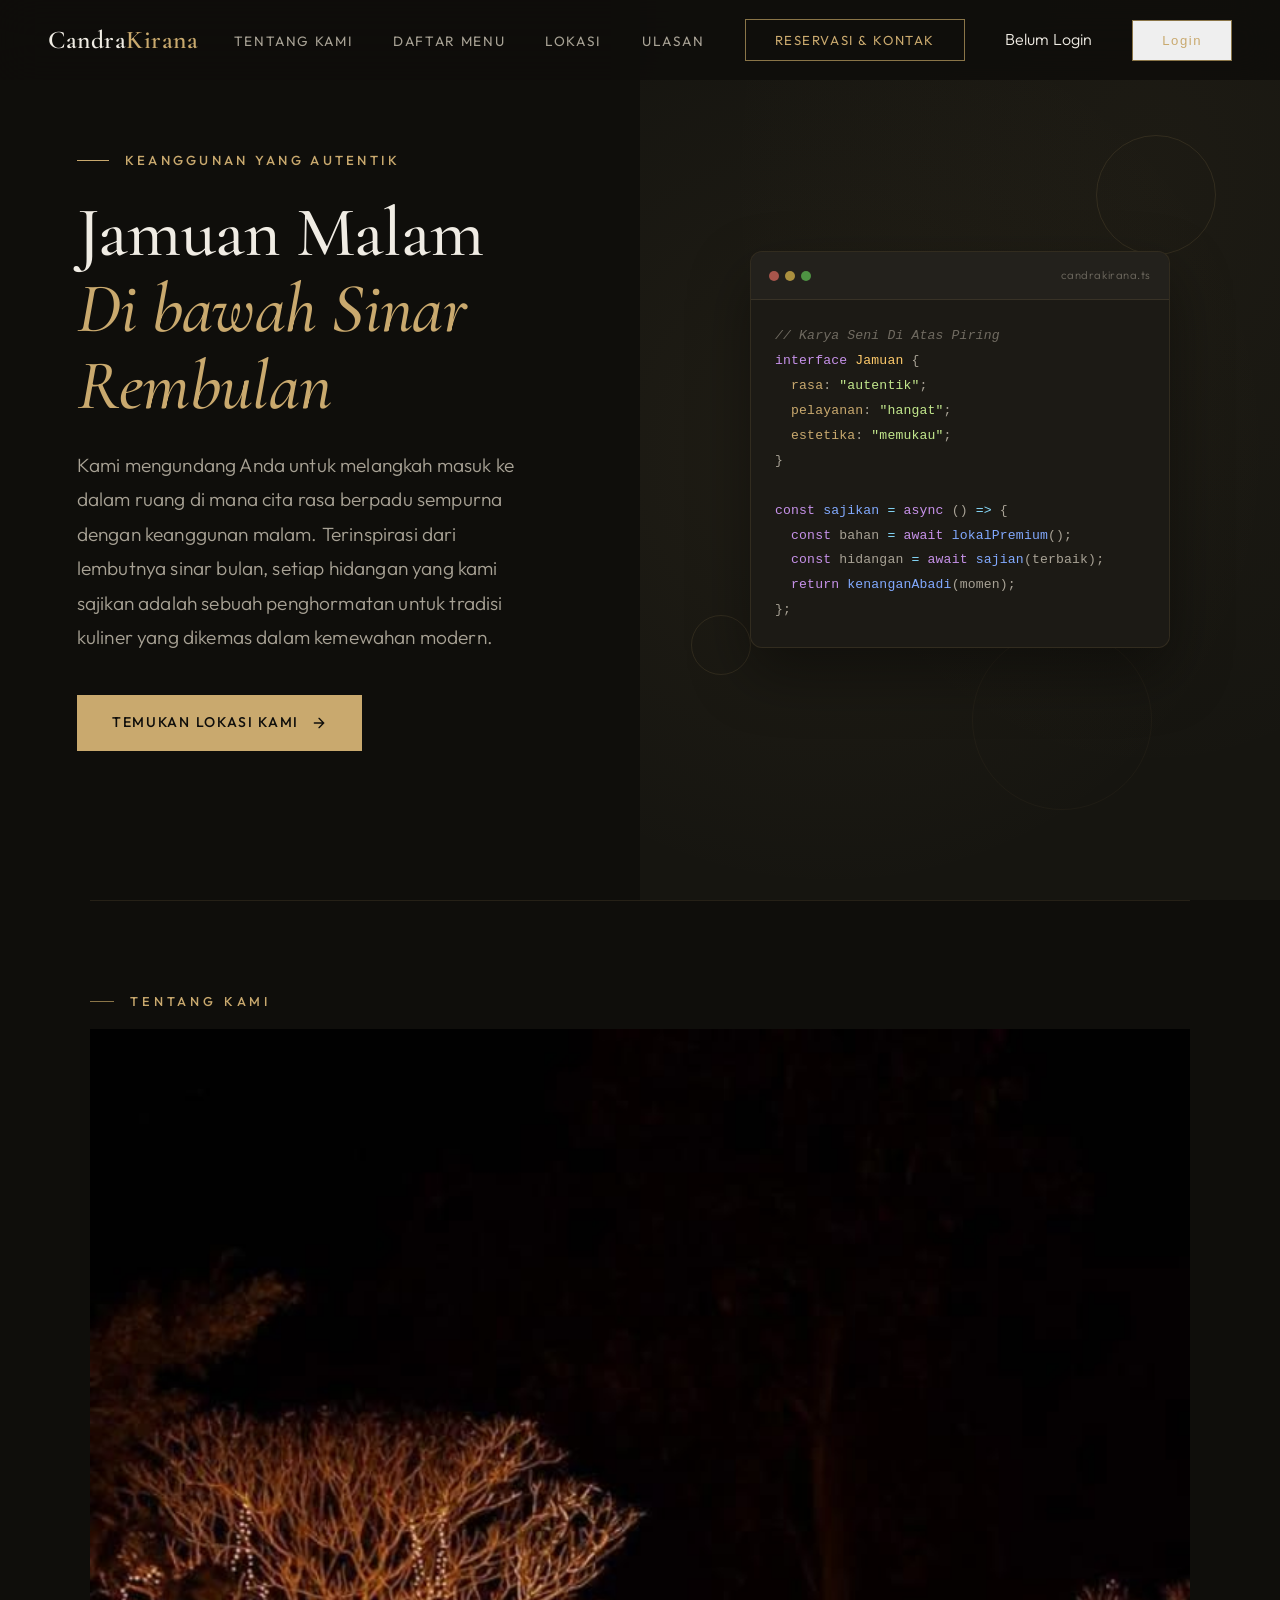
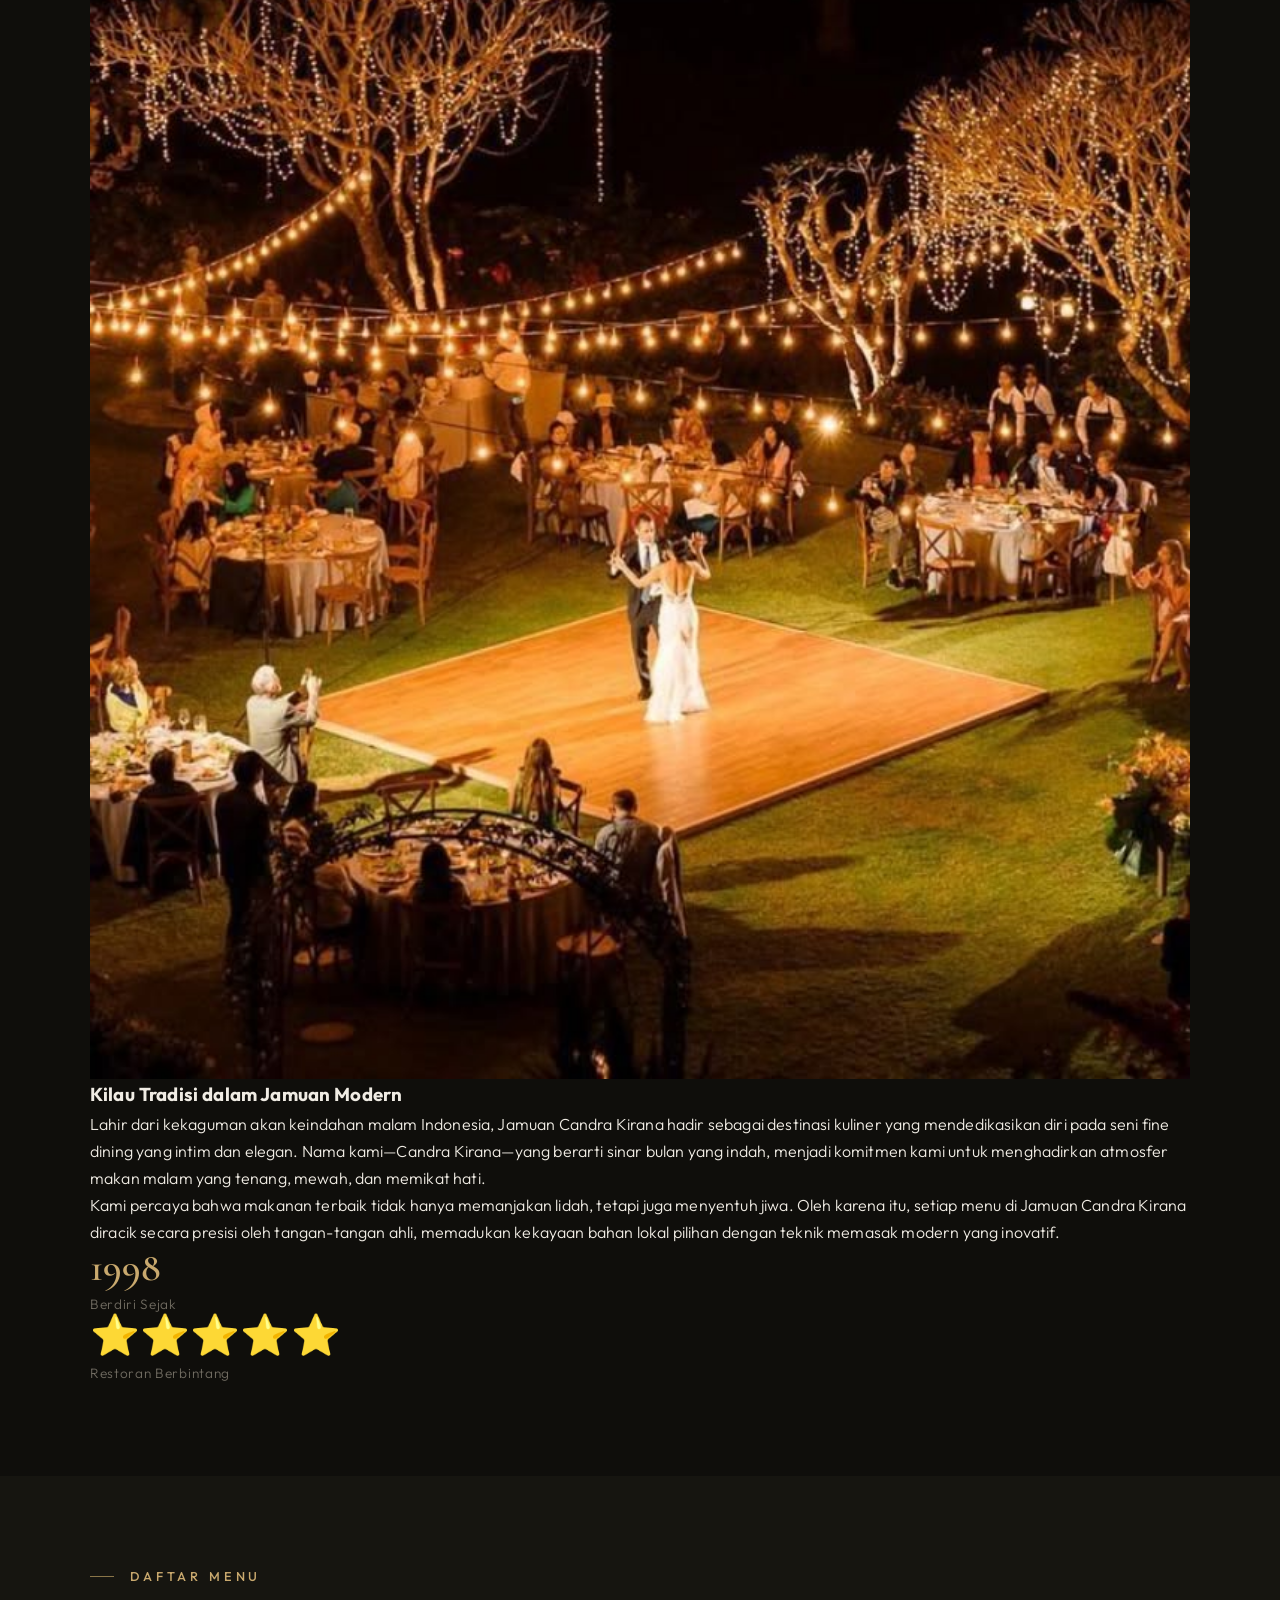
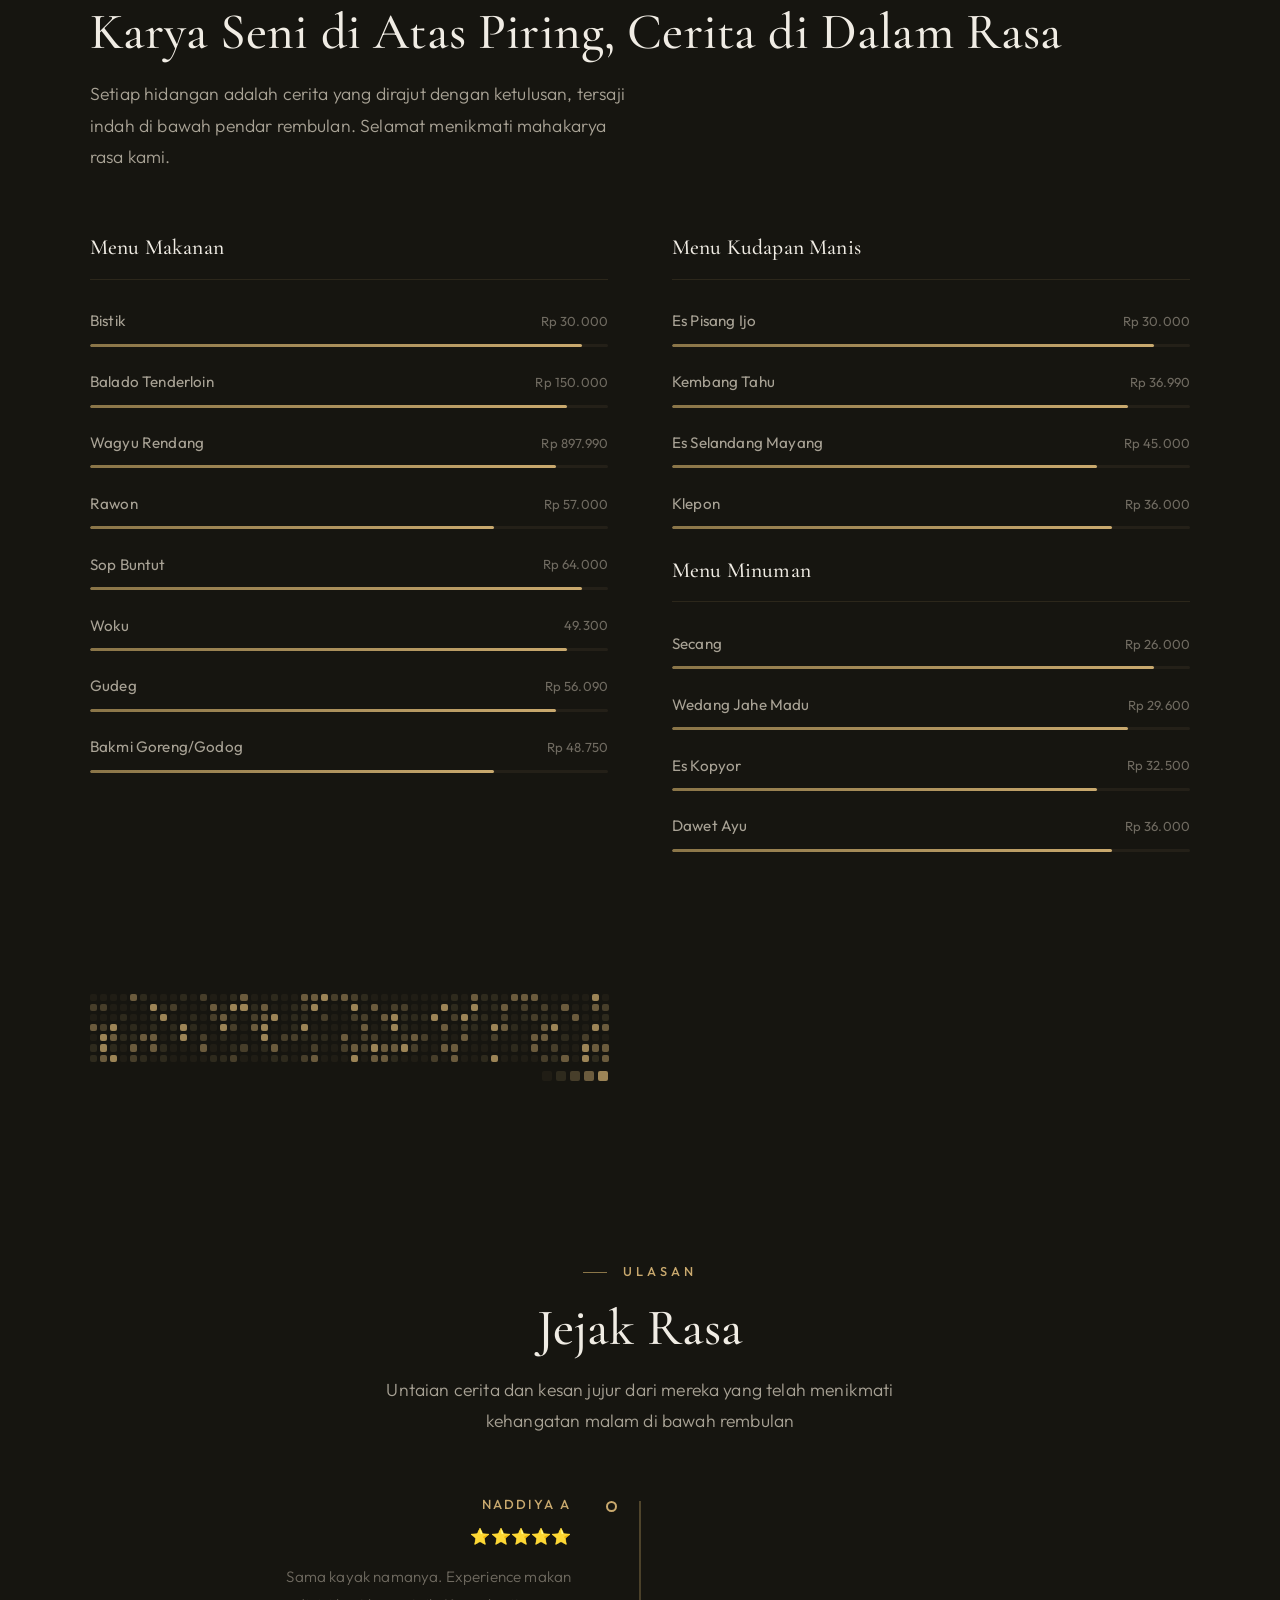
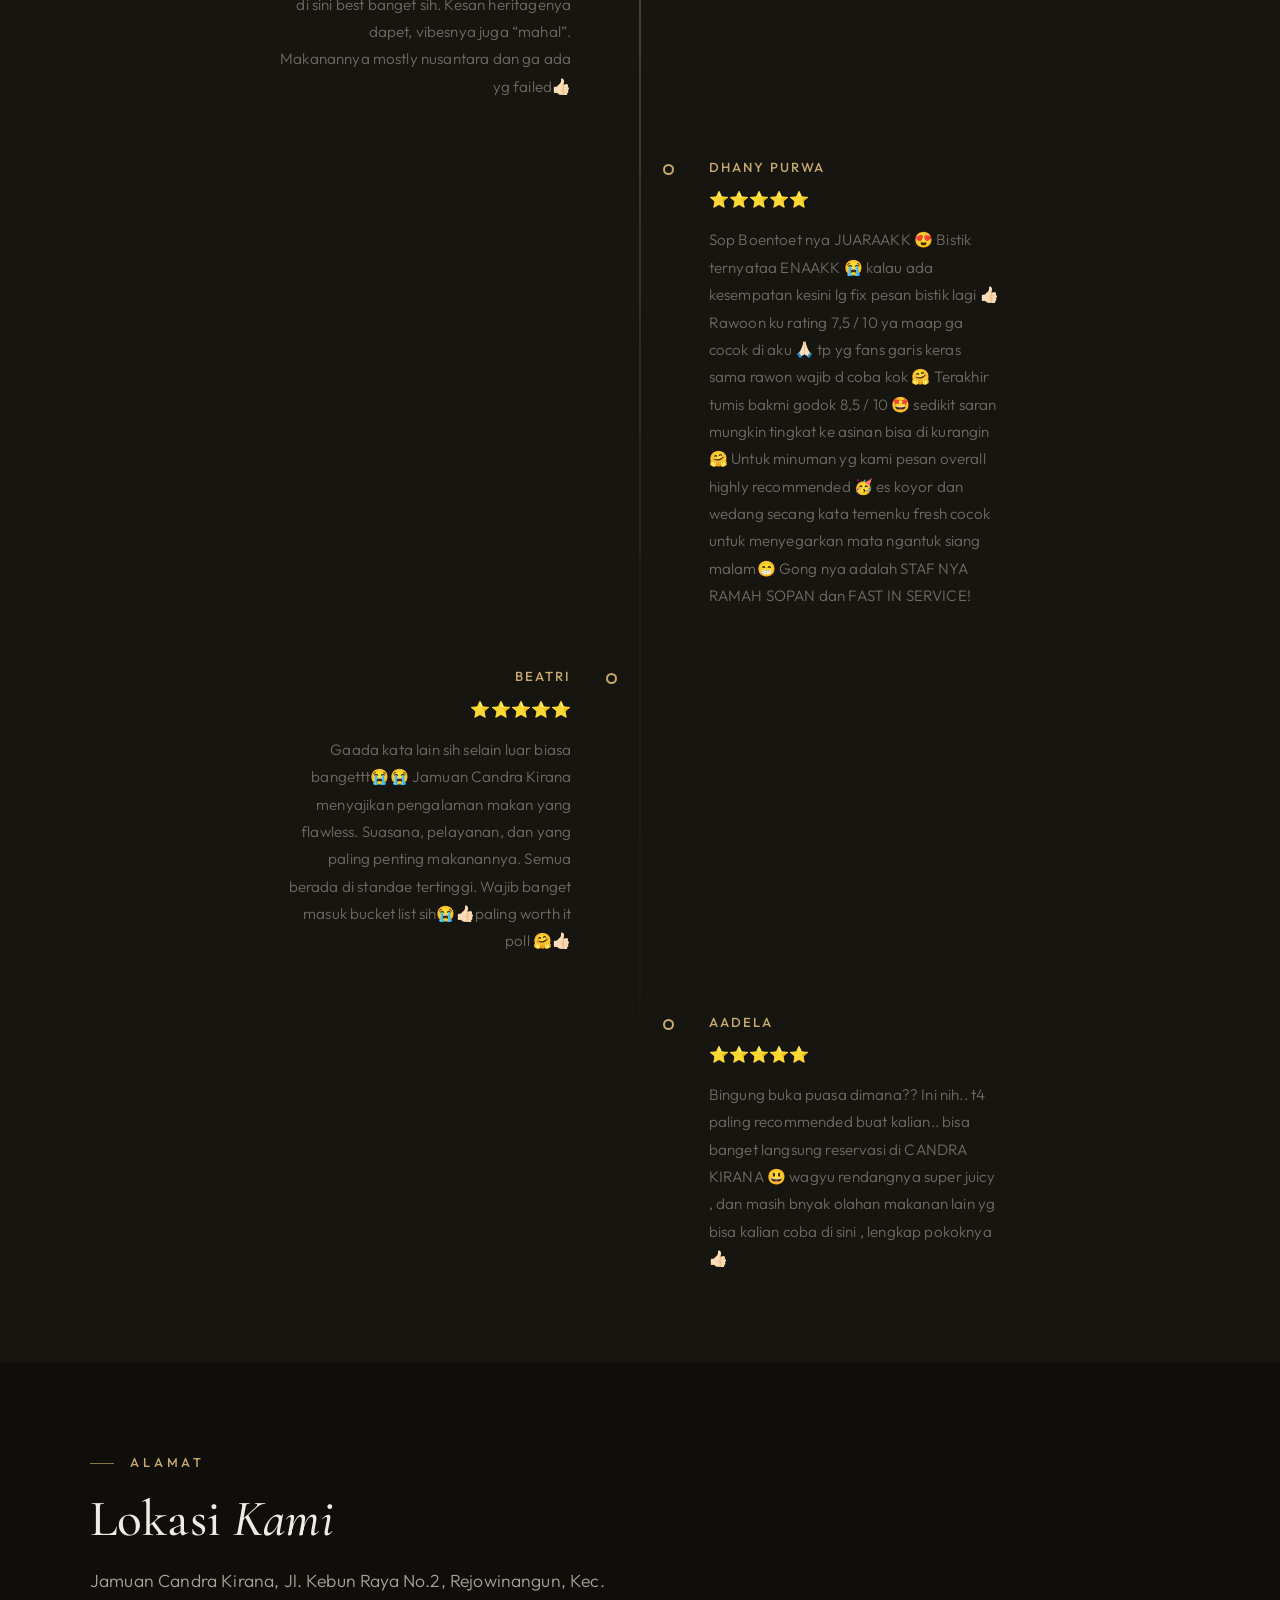
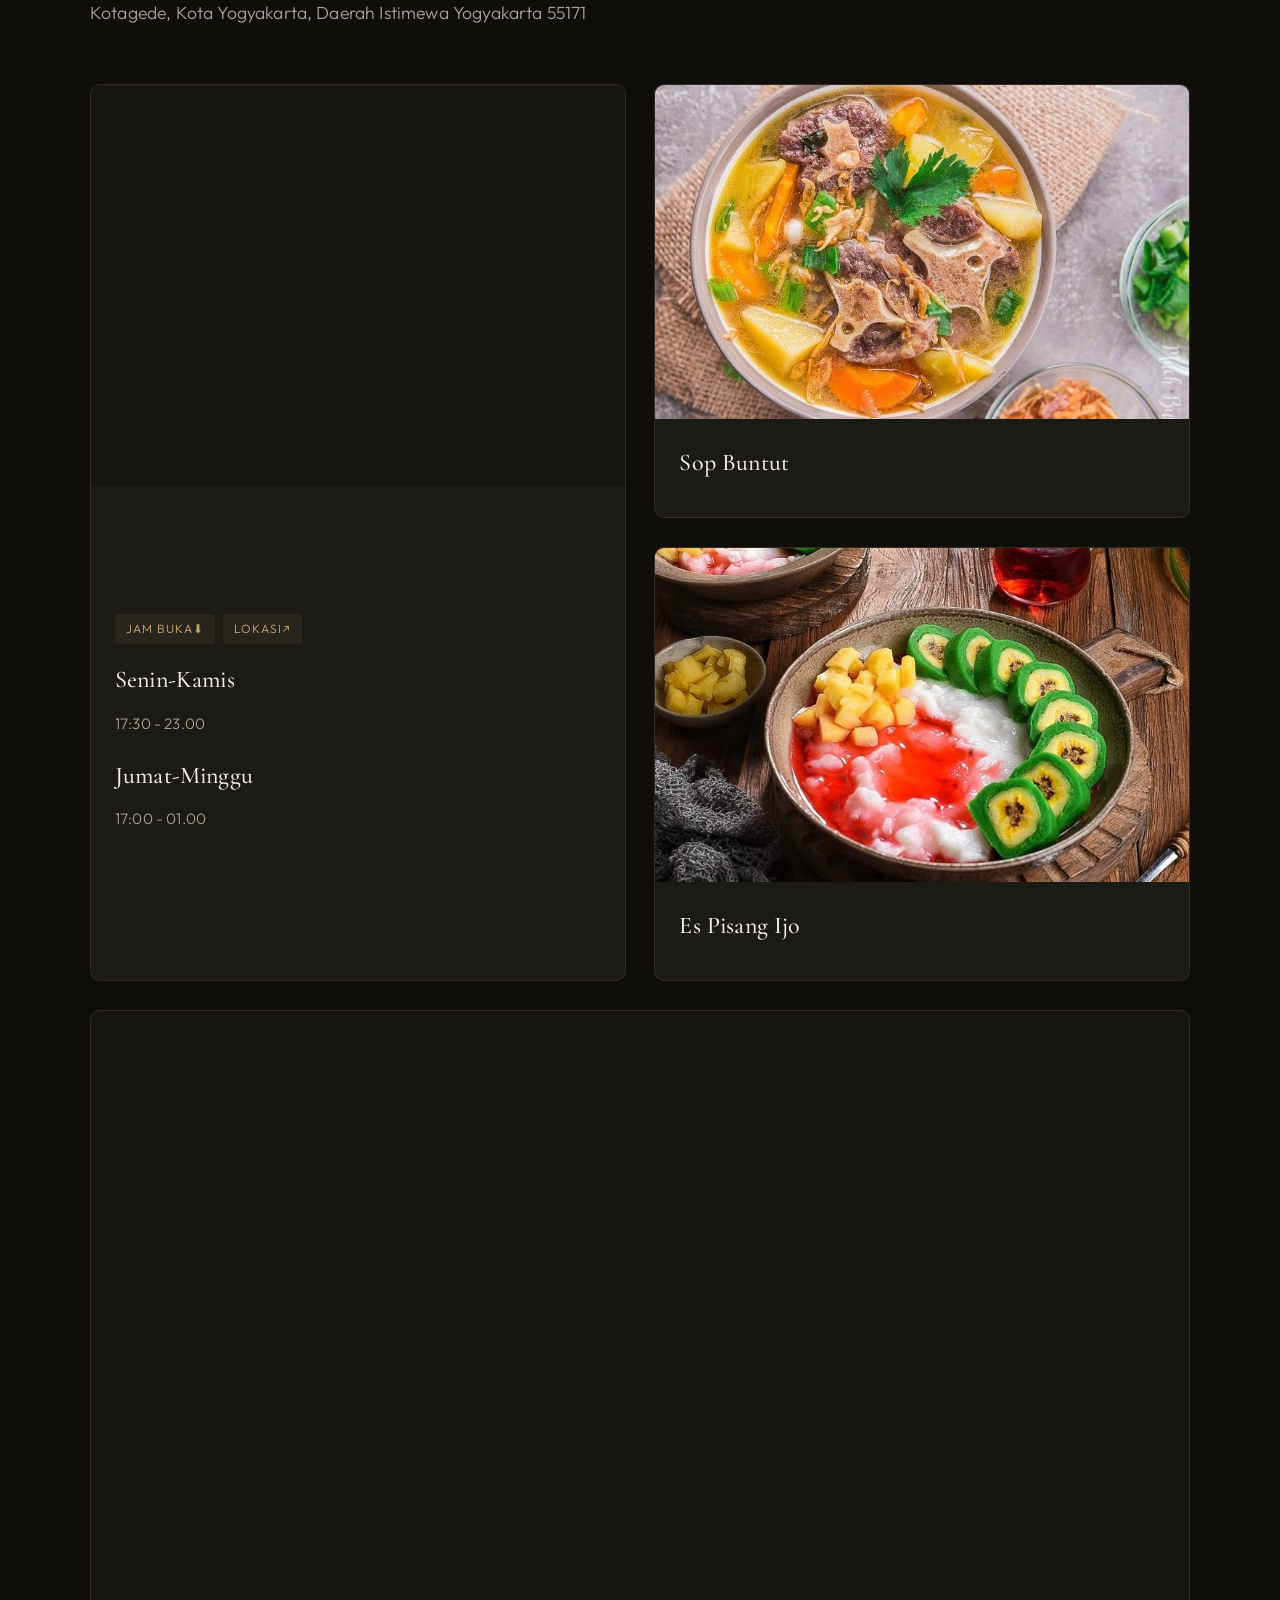
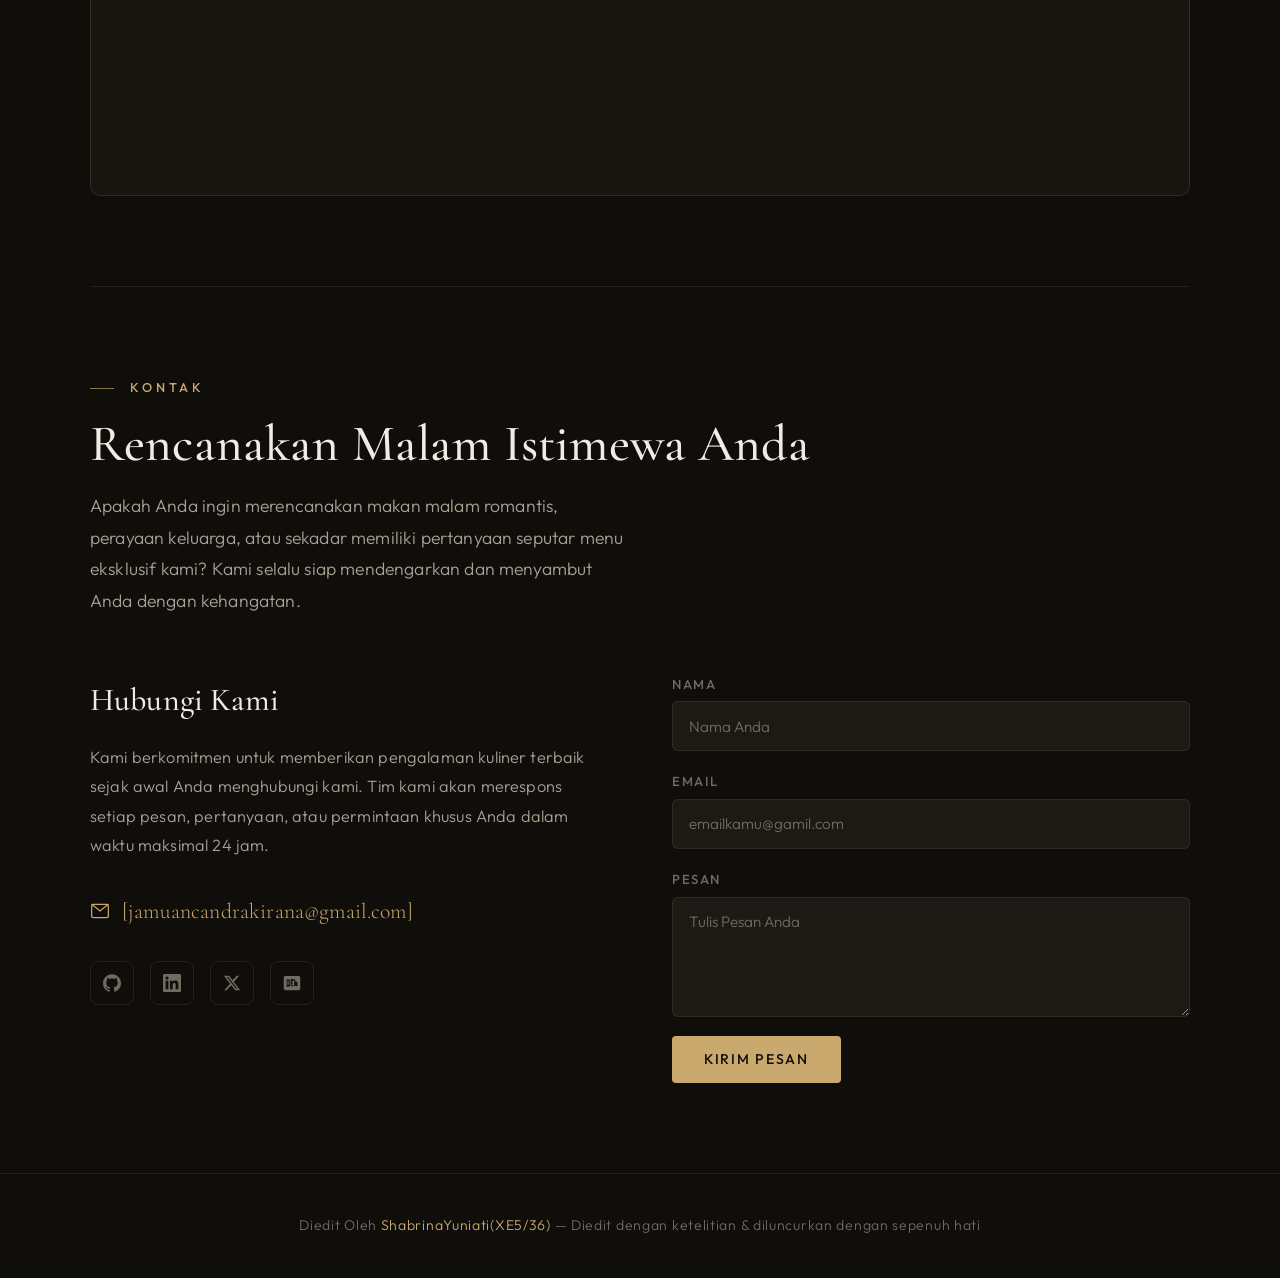
==== commit cdba228a: "Update index.html" ====
--- a/index.html
+++ b/index.html
@@ -25,7 +25,7 @@
   <div class="nav-inner">
     <a href="#hero" class="nav-logo">Candra<span>Kirana</span></a>
     <ul class="nav-links" id="navLinks">
-      <li><a href="#about">Tentang Kami</a></li>
+      <li><a href="#tentangkami">Tentang Kami</a></li>
       <li><a href="#skills">Daftar Menu</a></li>
       <li><a href="#projects">Lokasi</a></li>
       <li><a href="#experience">Ulasan</a></li>
@@ -87,18 +87,18 @@
 
 <!-- ============ ABOUT ============ -->
 <div class="divider"></div>
-<section class="section" id="about">
+<section class="section" id="tentangkami">
   <div class="section-inner">
     <div class="section-label reveal">Tentang Kami</div>
-    <div class="about-grid">
-      <div class="about-photo reveal">
+    <div class="tentangkami-grid">
+      <div class="tentangkami-photo reveal">
         <img src="bulankirana.jpg" alt="Developer portrait" style="width:100%;height:100%;object-fit:cover;">  
       </div>
-      <div class="about-text reveal">
+      <div class="tentangkami-text reveal">
         <h3>Kilau Tradisi dalam Jamuan Modern</h3>
         <p>Lahir dari kekaguman akan keindahan malam Indonesia, Jamuan Candra Kirana hadir sebagai destinasi kuliner yang mendedikasikan diri pada seni fine dining yang intim dan elegan. Nama kami—Candra Kirana—yang berarti sinar bulan yang indah, menjadi komitmen kami untuk menghadirkan atmosfer makan malam yang tenang, mewah, dan memikat hati.</p>
         <p>Kami percaya bahwa makanan terbaik tidak hanya memanjakan lidah, tetapi juga menyentuh jiwa. Oleh karena itu, setiap menu di Jamuan Candra Kirana diracik secara presisi oleh tangan-tangan ahli, memadukan kekayaan bahan lokal pilihan dengan teknik memasak modern yang inovatif.</p>
-        <div class="about-stats">
+        <div class="tentangkami-stats">
           <div>
             <div class="stat-number">1998</div>
             <div class="stat-label">Berdiri Sejak</div>
@@ -289,7 +289,7 @@
         </div>
         <div class="project-card reveal">
           <div class="project-thumb">
-            <iframe width="1521" height="526" src="https://www.youtube.com/embed/aXjm0I1cyhc" title="25 Ways to Level Up Your DINNER PARTY🍴 (creative hosting ideas + tips!) | morgan yates" frameborder="0" allow="accelerometer; autoplay; clipboard-write; encrypted-media; gyroscope; picture-in-picture; web-share" referrerpolicy="strict-origin-when-cross-origin" allowfullscreen></iframe>
+            <iframe width="1013" height="570" src="https://www.youtube.com/embed/td4F7pXFC6s" title="Maxie Millian: Fine Dining Masakan Indonesia di Exclusive Iftar Raffles Hotel Jakarta" frameborder="0" allow="accelerometer; autoplay; clipboard-write; encrypted-media; gyroscope; picture-in-picture; web-share" referrerpolicy="strict-origin-when-cross-origin" allowfullscreen></iframe>
           </div>
           <div class="project-info">
             <h3 class="project-name">25 Cara untuk Meningkatkan Kualitas Pesta Makan Malam Anda</h3>
@@ -363,20 +363,20 @@
       <script src="login/js/welcome.js"></script>
   <script>
      document.addEventListener("DOMContentLoaded", function() {
-       const isFirstLogin = localStorage.getItem("isLoggedIn");
-       const loggedInUser = localStorage.getItem("loggedInUser");
+       const isLogin = localStorage.getItem("isLoggedIn");
+       const User = localStorage.getItem("loggedInUser");
+       
        const userInfo = document.getElementById("userInfo");
        const authArea = document.getElementById("authArea");
       
-       if (isFirstLogin === "true" && loggedInUser) {
-         if (userInfo) {
-           userInfo.innerText = `Halo, ${loggedInUser}`;
-         }
+       if (isLogin === "true" && User) {
+         if (userInfo) userInfo.innerText = "Halo," + user;
          if (authArea) {
-           authArea.innerHTML = `<button onclick="prosesLogout()" class="nav-cta">Logout</button>`;
+           authArea.innerHTML = `<button onclick="prosesLogout()" class="nav-cta">LOGOUT</button>`;
          }
        }
      });
+    
      function prosesLogout() {
        localStorage.removeItem("isLoggedIn");
        localStorage.removeItem("loggedInUser");
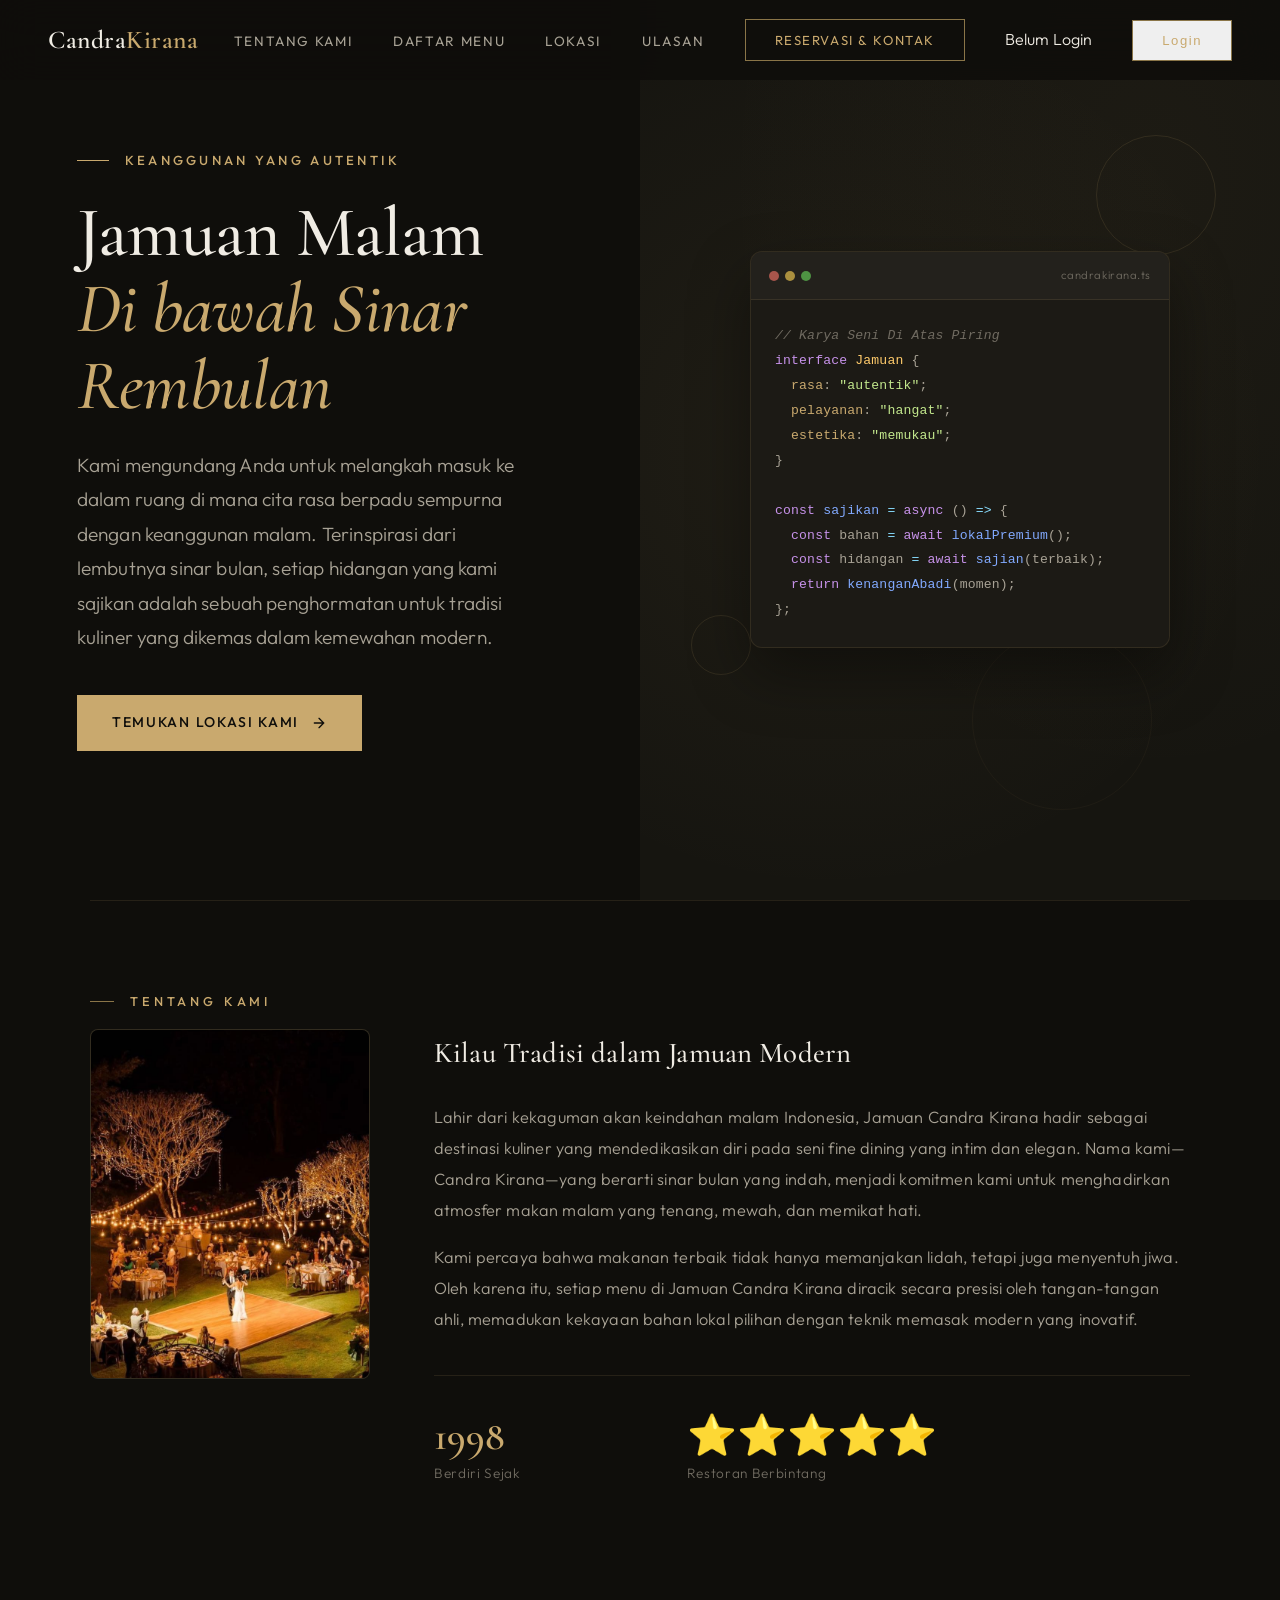
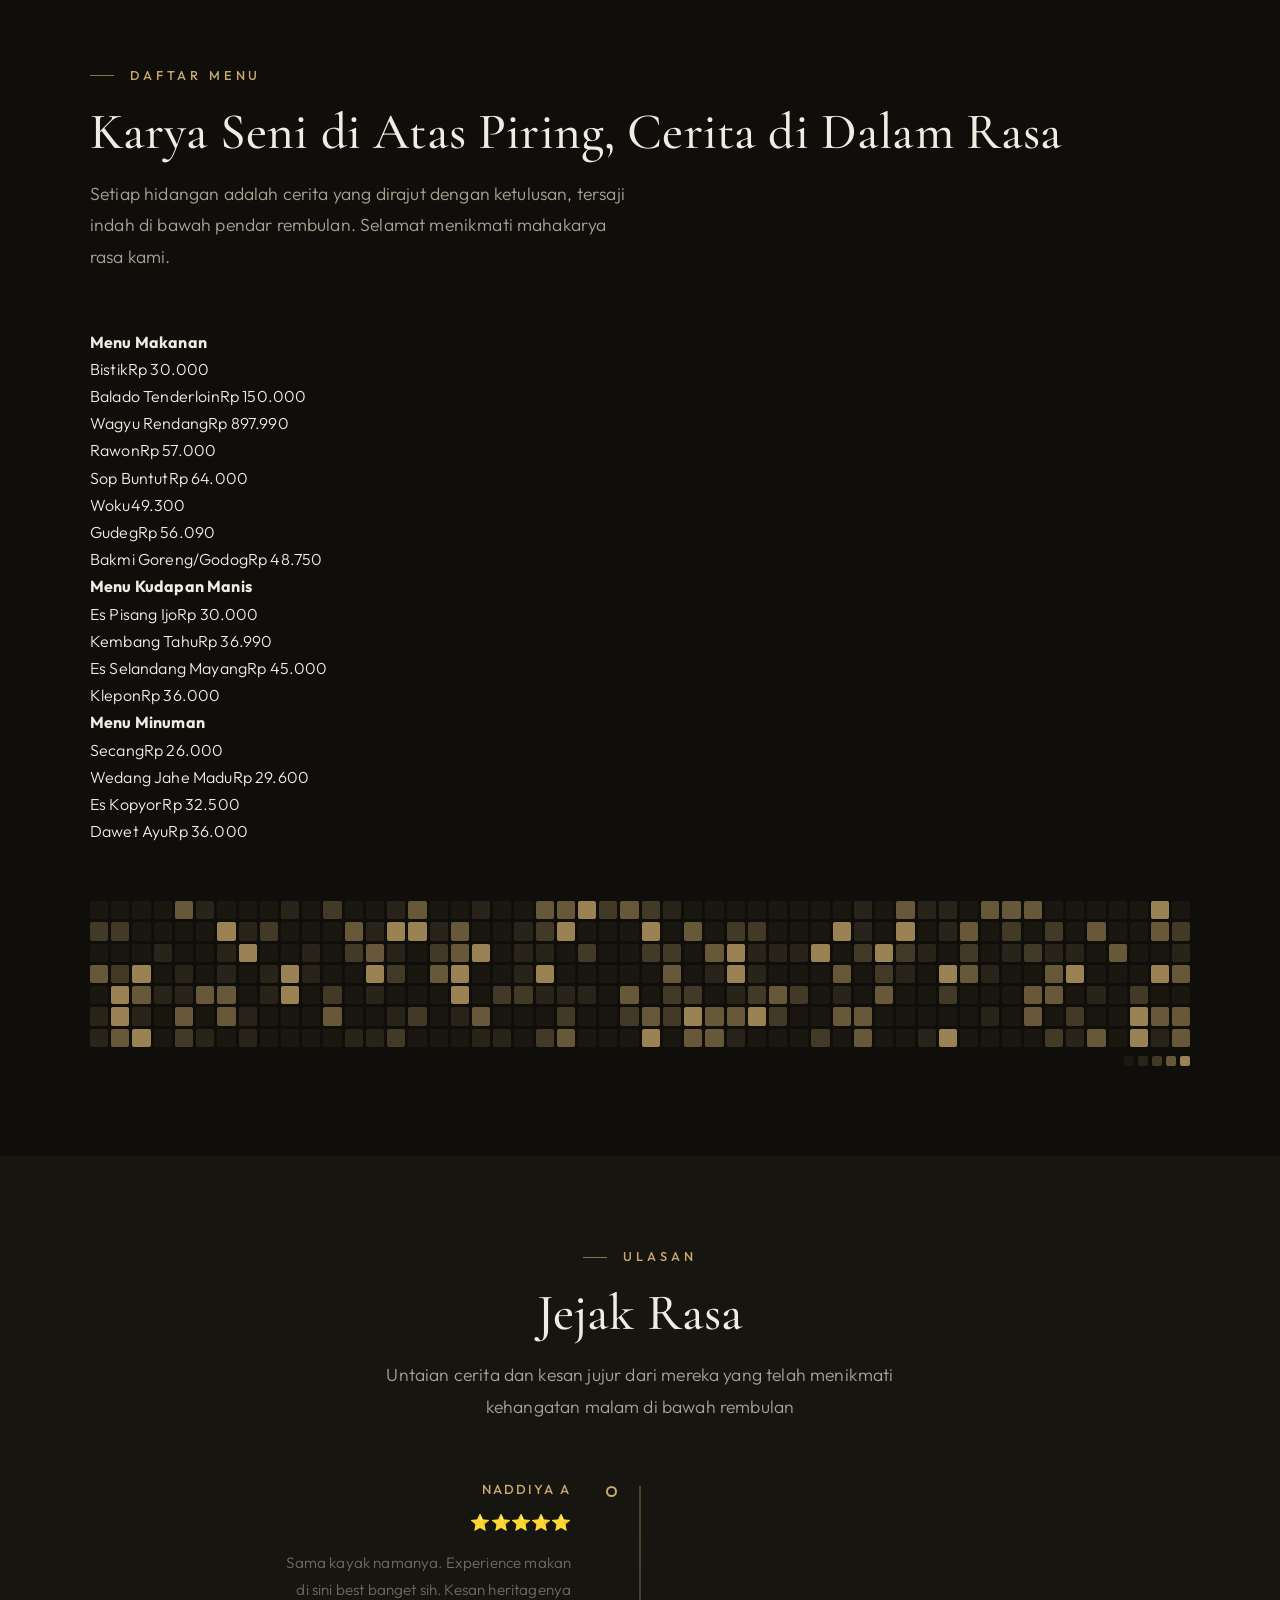
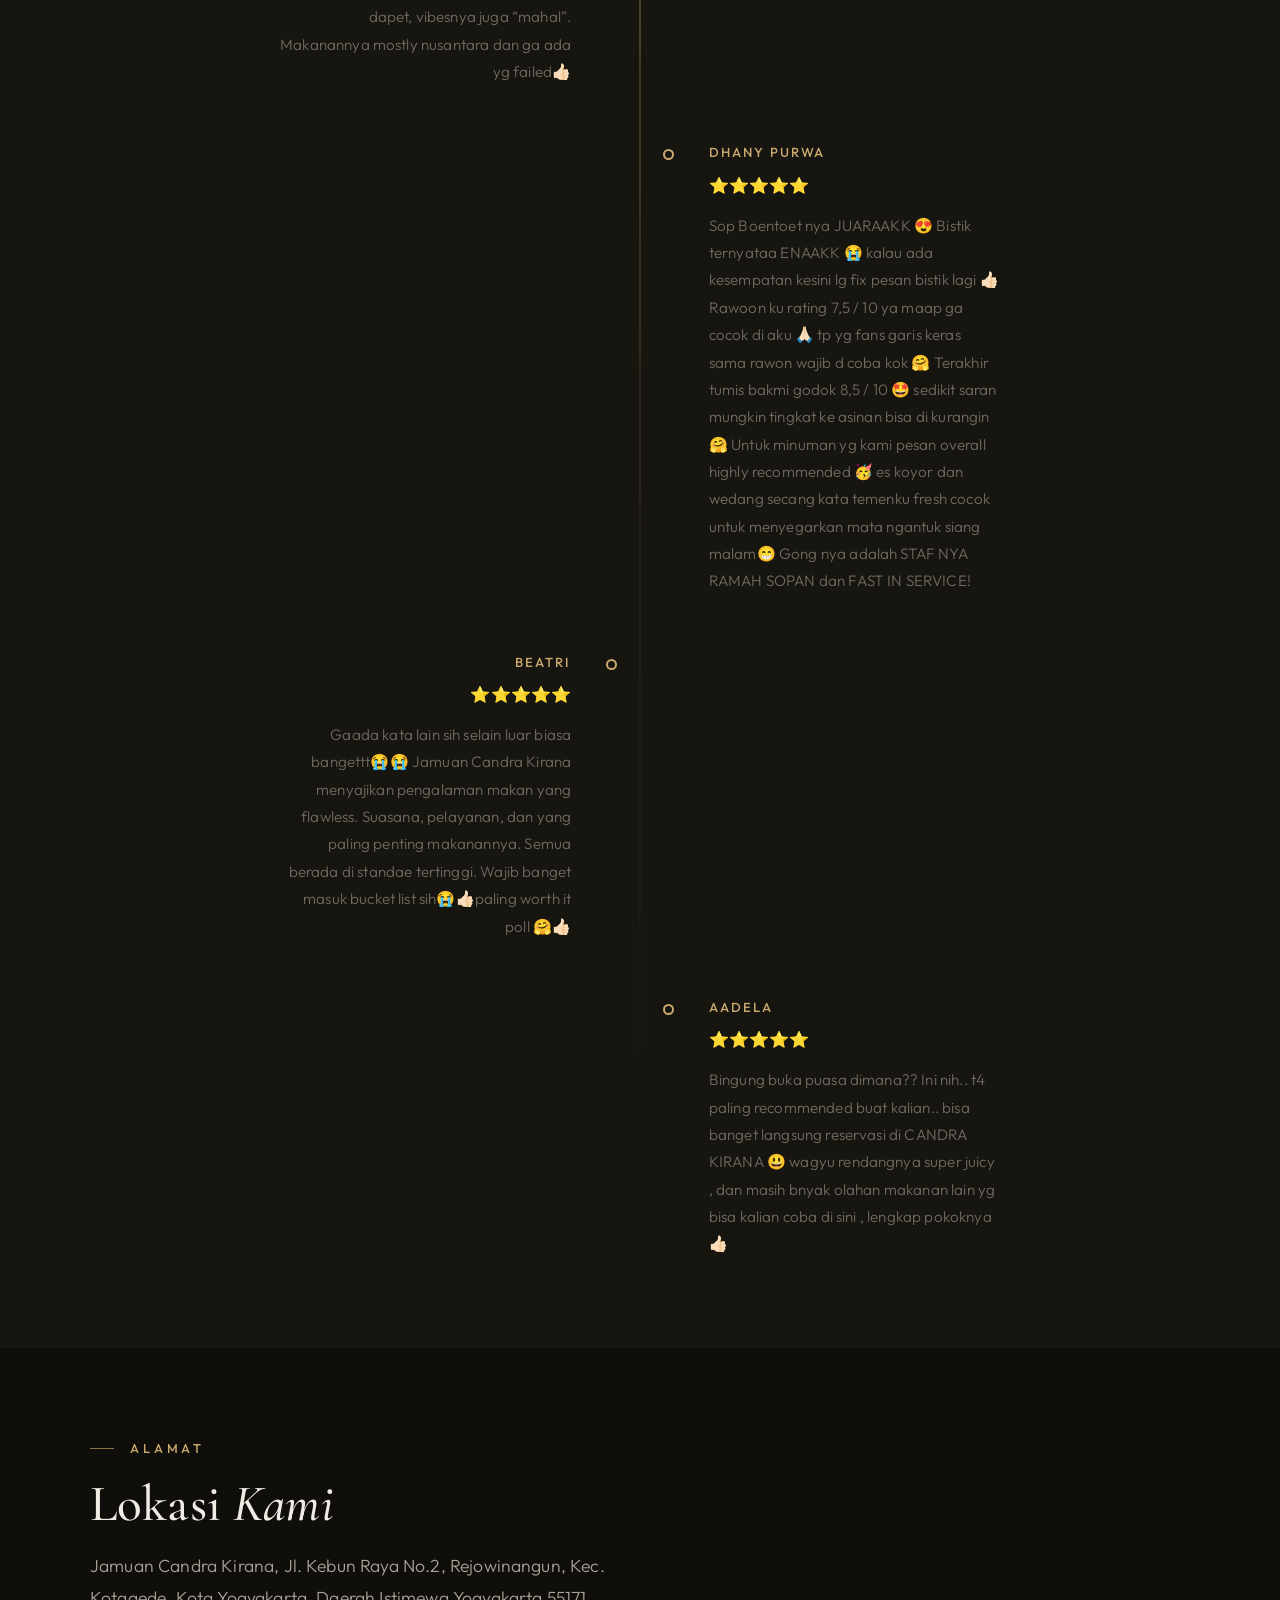
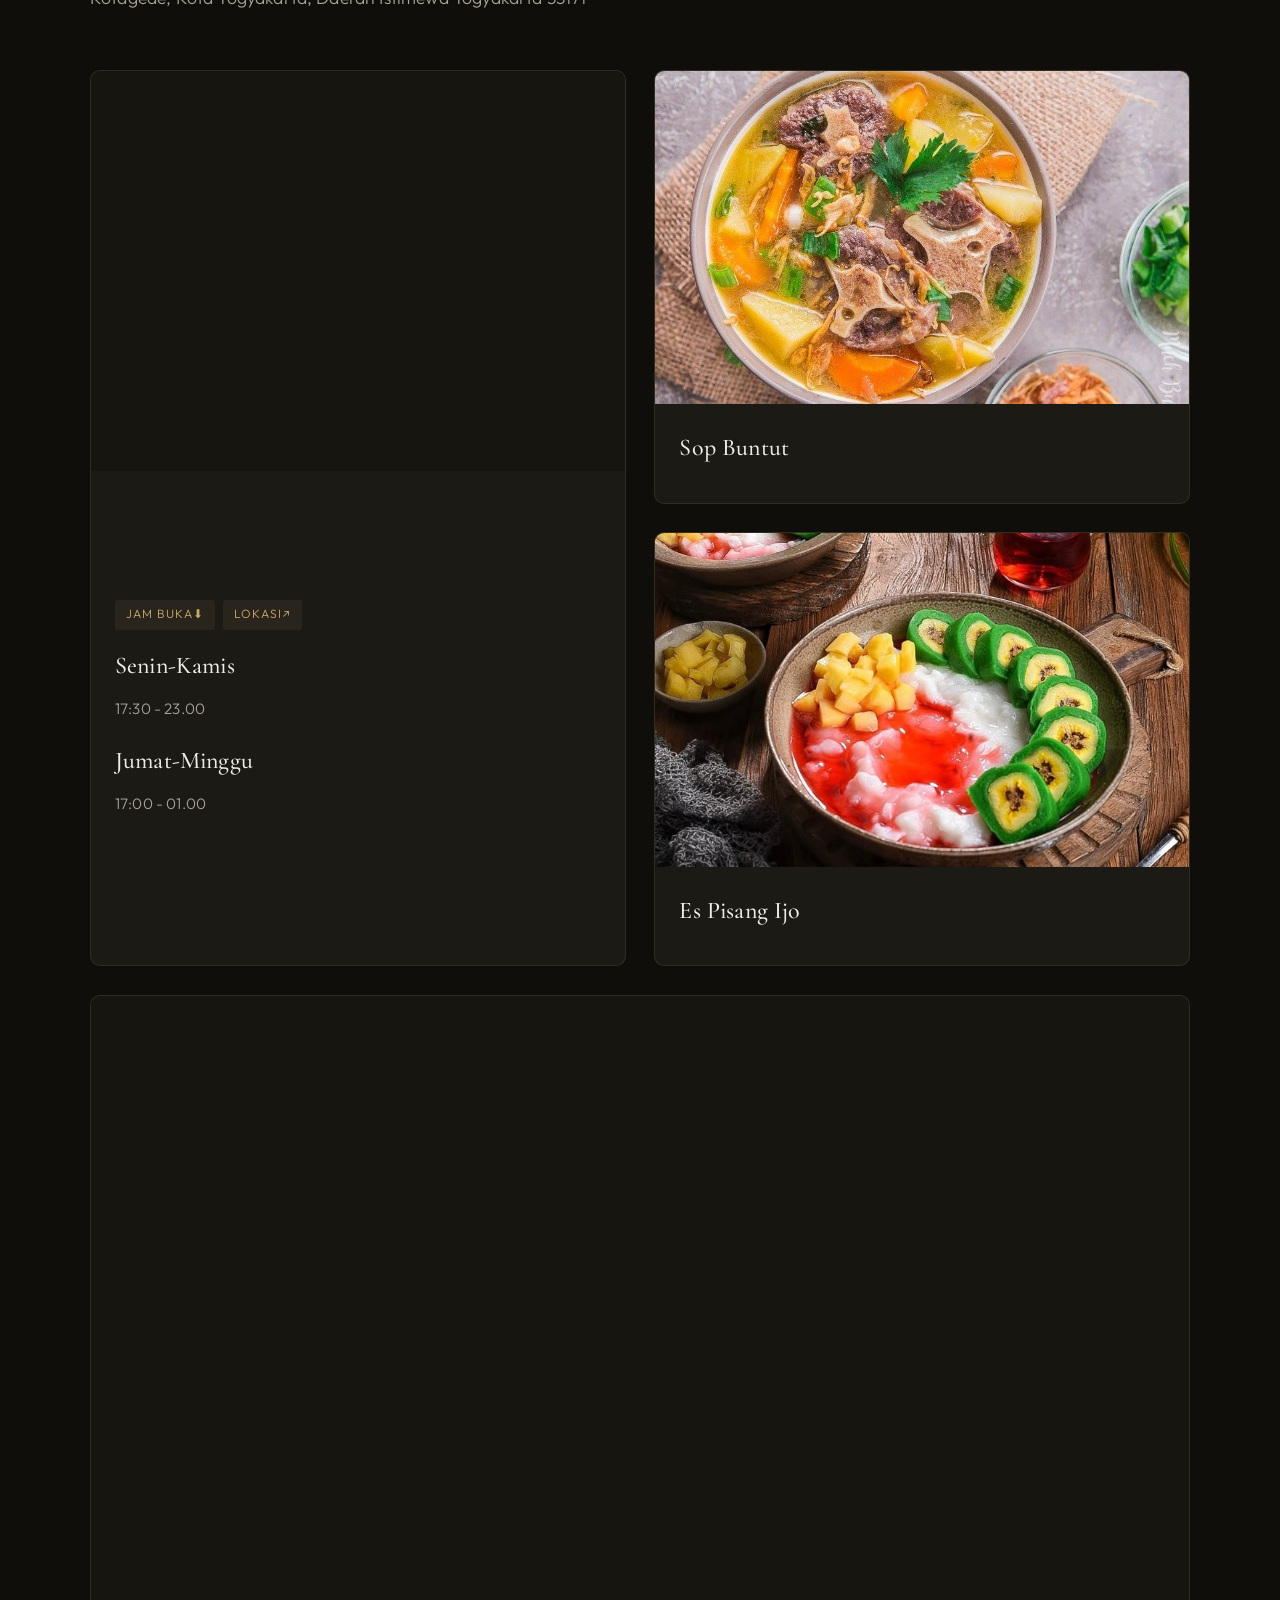
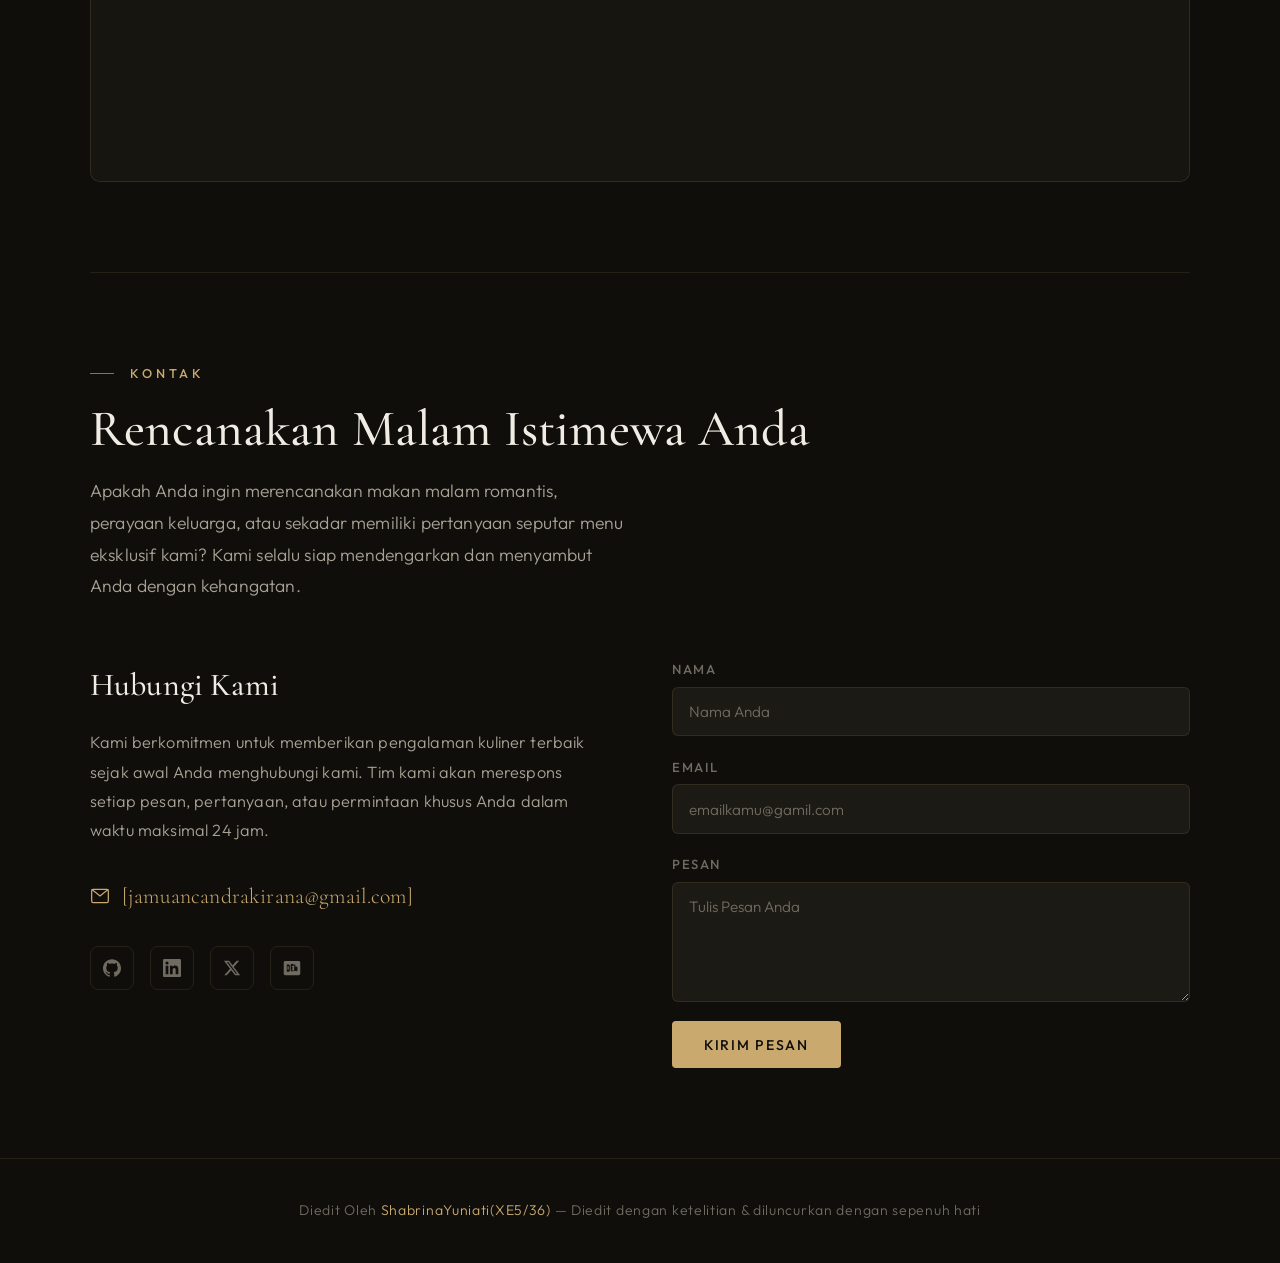
==== commit 50c7d15c: "Update index.html" ====
--- a/index.html
+++ b/index.html
@@ -26,7 +26,7 @@
     <a href="#hero" class="nav-logo">Candra<span>Kirana</span></a>
     <ul class="nav-links" id="navLinks">
       <li><a href="#tentangkami">Tentang Kami</a></li>
-      <li><a href="#skills">Daftar Menu</a></li>
+      <li><a href="#daftarmenu">Daftar Menu</a></li>
       <li><a href="#projects">Lokasi</a></li>
       <li><a href="#experience">Ulasan</a></li>
       <li><a href="#contact" class="nav-cta">Reservasi & kontak</a></li>
@@ -114,83 +114,83 @@
 </section>
 
 <!-- ============ SKILLS ============ -->
-<section class="section skills-section" id="skills">
+<section class="section daftarmenu-section" id="daftarmenu">
   <div class="section-inner">
     <div class="section-label reveal">Daftar Menu</div>
     <div class="section-title reveal">Karya Seni di Atas Piring, Cerita di Dalam Rasa</div>
     <div class="section-subtitle reveal">Setiap hidangan adalah cerita yang dirajut dengan ketulusan, tersaji indah di bawah pendar rembulan. Selamat menikmati mahakarya rasa kami.</div>
 
-    <div class="skills-grid">
-      <div class="skill-category reveal">
+    <div class="daftarmenu-grid">
+      <div class="daftarmenu-category reveal">
         <h4>Menu Makanan</h4>
-        <div class="skill-bar">
-          <div class="skill-bar-header"><span class="skill-bar-name">Bistik</span><span class="skill-bar-pct">Rp 30.000</span></div>
-          <div class="skill-bar-track"><div class="skill-bar-fill" style="--w:95%"></div></div>
-        </div>
-        <div class="skill-bar">
-          <div class="skill-bar-header"><span class="skill-bar-name">Balado Tenderloin</span><span class="skill-bar-pct">Rp 150.000</span></div>
-          <div class="skill-bar-track"><div class="skill-bar-fill" style="--w:92%"></div></div>
-        </div>
-        <div class="skill-bar">
-          <div class="skill-bar-header"><span class="skill-bar-name">Wagyu Rendang</span><span class="skill-bar-pct">Rp 897.990</span></div>
-          <div class="skill-bar-track"><div class="skill-bar-fill" style="--w:90%"></div></div>
-        </div>
-        <div class="skill-bar">
-          <div class="skill-bar-header"><span class="skill-bar-name">Rawon</span><span class="skill-bar-pct">Rp 57.000</span></div>
-          <div class="skill-bar-track"><div class="skill-bar-fill" style="--w:78%"></div></div>
-        </div>
-          <div class="skill-bar">
-          <div class="skill-bar-header"><span class="skill-bar-name">Sop Buntut</span><span class="skill-bar-pct">Rp 64.000</span></div>
-          <div class="skill-bar-track"><div class="skill-bar-fill" style="--w:95%"></div></div>
-        </div>
-        <div class="skill-bar">
-          <div class="skill-bar-header"><span class="skill-bar-name">Woku</span><span class="skill-bar-pct">49.300</span></div>
-          <div class="skill-bar-track"><div class="skill-bar-fill" style="--w:92%"></div></div>
-        </div>
-        <div class="skill-bar">
-          <div class="skill-bar-header"><span class="skill-bar-name">Gudeg</span><span class="skill-bar-pct">Rp 56.090</span></div>
-          <div class="skill-bar-track"><div class="skill-bar-fill" style="--w:90%"></div></div>
-        </div>
-        <div class="skill-bar">
-          <div class="skill-bar-header"><span class="skill-bar-name">Bakmi Goreng/Godog</span><span class="skill-bar-pct">Rp 48.750</span></div>
-          <div class="skill-bar-track"><div class="skill-bar-fill" style="--w:78%"></div></div>
-        </div>
-      </div>
-      <div class="skill-category reveal">
+        <div class="daftarmenu-bar">
+          <div class="daftarmenu-bar-header"><span class="daftarmenu-bar-name">Bistik</span><span class="daftarmenu-bar-pct">Rp 30.000</span></div>
+          <div class="daftarmenu-bar-track"><div class="daftarmenu-bar-fill" style="--w:95%"></div></div>
+        </div>
+        <div class="daftarmenu-bar">
+          <div class="daftarmenu-bar-header"><span class="daftarmenu-bar-name">Balado Tenderloin</span><span class="daftarmenu-bar-pct">Rp 150.000</span></div>
+          <div class="daftarmenu-bar-track"><div class="daftarmenu-bar-fill" style="--w:92%"></div></div>
+        </div>
+        <div class="daftarmenu-bar">
+          <div class="daftarmenu-bar-header"><span class="daftarmenu-bar-name">Wagyu Rendang</span><span class="daftarmenu-bar-pct">Rp 897.990</span></div>
+          <div class="daftarmenu-bar-track"><div class="daftarmenu-bar-fill" style="--w:90%"></div></div>
+        </div>
+        <div class="daftarmenu-bar">
+          <div class="daftarmenu-bar-header"><span class="daftarmenu-bar-name">Rawon</span><span class="daftarmenu-bar-pct">Rp 57.000</span></div>
+          <div class="daftarmenu-bar-track"><div class="daftarmenu-bar-fill" style="--w:78%"></div></div>
+        </div>
+          <div class="daftarmenu-bar">
+          <div class="daftarmenu-bar-header"><span class="daftarmenu-bar-name">Sop Buntut</span><span class="daftarmenu-bar-pct">Rp 64.000</span></div>
+          <div class="daftarmenu-bar-track"><div class="daftarmenu-bar-fill" style="--w:95%"></div></div>
+        </div>
+        <div class="daftarmenu-bar">
+          <div class="daftarmenu-bar-header"><span class="daftarmenu-bar-name">Woku</span><span class="daftarmenu-bar-pct">49.300</span></div>
+          <div class="daftarmenu-bar-track"><div class="daftarmenu-bar-fill" style="--w:92%"></div></div>
+        </div>
+        <div class="daftarmenu-bar">
+          <div class="daftarmenu-bar-header"><span class="daftarmenu-bar-name">Gudeg</span><span class="daftarmenu-bar-pct">Rp 56.090</span></div>
+          <div class="daftarmenu-bar-track"><div class="daftarmenu-bar-fill" style="--w:90%"></div></div>
+        </div>
+        <div class="daftarmenu-bar">
+          <div class="daftarmenu-bar-header"><span class="daftarmenu-bar-name">Bakmi Goreng/Godog</span><span class="daftarmenu-bar-pct">Rp 48.750</span></div>
+          <div class="daftarmenu-bar-track"><div class="daftarmenu-bar-fill" style="--w:78%"></div></div>
+        </div>
+      </div>
+      <div class="daftarmenu-category reveal">
         <h4>Menu Kudapan Manis</h4>
-        <div class="skill-bar">
-          <div class="skill-bar-header"><span class="skill-bar-name">Es Pisang Ijo</span><span class="skill-bar-pct">Rp 30.000</span></div>
-          <div class="skill-bar-track"><div class="skill-bar-fill" style="--w:93%"></div></div>
-        </div>
-        <div class="skill-bar">
-          <div class="skill-bar-header"><span class="skill-bar-name">Kembang Tahu</span><span class="skill-bar-pct">Rp 36.990</span></div>
-          <div class="skill-bar-track"><div class="skill-bar-fill" style="--w:88%"></div></div>
-        </div>
-        <div class="skill-bar">
-          <div class="skill-bar-header"><span class="skill-bar-name">Es Selandang Mayang</span><span class="skill-bar-pct">Rp 45.000</span></div>
-          <div class="skill-bar-track"><div class="skill-bar-fill" style="--w:82%"></div></div>
-        </div>
-        <div class="skill-bar">
-          <div class="skill-bar-header"><span class="skill-bar-name">Klepon</span><span class="skill-bar-pct">Rp 36.000</span></div>
-          <div class="skill-bar-track"><div class="skill-bar-fill" style="--w:85%"></div></div>
-        </div>
-        <div class="skill-category reveal">
+        <div class="daftarmenu-bar">
+          <div class="daftarmenu-bar-header"><span class="daftarmenu-bar-name">Es Pisang Ijo</span><span class="daftarmenu-bar-pct">Rp 30.000</span></div>
+          <div class="daftarmenu-bar-track"><div class="daftarmenu-bar-fill" style="--w:93%"></div></div>
+        </div>
+        <div class="daftarmenu-bar">
+          <div class="daftarmenu-bar-header"><span class="daftarmenu-bar-name">Kembang Tahu</span><span class="daftarmenu-bar-pct">Rp 36.990</span></div>
+          <div class="daftarmenu-bar-track"><div class="daftarmenu-bar-fill" style="--w:88%"></div></div>
+        </div>
+        <div class="daftarmenu-bar">
+          <div class="daftarmenu-bar-header"><span class="daftarmenu-bar-name">Es Selandang Mayang</span><span class="daftarmenu-bar-pct">Rp 45.000</span></div>
+          <div class="daftarmenu-bar-track"><div class="daftarmenu-bar-fill" style="--w:82%"></div></div>
+        </div>
+        <div class="daftarmenu-bar">
+          <div class="daftarmenu-bar-header"><span class="daftarmenu-bar-name">Klepon</span><span class="daftarmenu-bar-pct">Rp 36.000</span></div>
+          <div class="daftarmenu-bar-track"><div class="daftarmenu-bar-fill" style="--w:85%"></div></div>
+        </div>
+        <div class="daftarmenu-category reveal">
         <h4>Menu Minuman</h4>
-        <div class="skill-bar">
-          <div class="skill-bar-header"><span class="skill-bar-name">Secang</span><span class="skill-bar-pct">Rp 26.000</span></div>
-          <div class="skill-bar-track"><div class="skill-bar-fill" style="--w:93%"></div></div>
-        </div>
-        <div class="skill-bar">
-          <div class="skill-bar-header"><span class="skill-bar-name">Wedang Jahe Madu</span><span class="skill-bar-pct">Rp 29.600</span></div>
-          <div class="skill-bar-track"><div class="skill-bar-fill" style="--w:88%"></div></div>
-        </div>
-        <div class="skill-bar">
-          <div class="skill-bar-header"><span class="skill-bar-name">Es Kopyor</span><span class="skill-bar-pct">Rp 32.500</span></div>
-          <div class="skill-bar-track"><div class="skill-bar-fill" style="--w:82%"></div></div>
-        </div>
-        <div class="skill-bar">
-          <div class="skill-bar-header"><span class="skill-bar-name">Dawet Ayu</span><span class="skill-bar-pct">Rp 36.000</span></div>
-          <div class="skill-bar-track"><div class="skill-bar-fill" style="--w:85%"></div></div>
+        <div class="daftarmenu-bar">
+          <div class="daftarmenu-bar-header"><span class="daftarmenu-bar-name">Secang</span><span class="daftarmenu-bar-pct">Rp 26.000</span></div>
+          <div class="daftarmenu-bar-track"><div class="daftarmenu-bar-fill" style="--w:93%"></div></div>
+        </div>
+        <div class="daftarmenu-bar">
+          <div class="daftarmenu-bar-header"><span class="daftarmenu-bar-name">Wedang Jahe Madu</span><span class="daftarmenu-bar-pct">Rp 29.600</span></div>
+          <div class="daftarmenu-bar-track"><div class="daftarmenu-bar-fill" style="--w:88%"></div></div>
+        </div>
+        <div class="daftarmenu-bar">
+          <div class="daftarmenu-bar-header"><span class="daftarmenu-bar-name">Es Kopyor</span><span class="daftarmenu-bar-pct">Rp 32.500</span></div>
+          <div class="daftarmenu-bar-track"><div class="daftarmenu-bar-fill" style="--w:82%"></div></div>
+        </div>
+        <div class="daftarmenu-bar">
+          <div class="daftarmenu-bar-header"><span class="daftarmenu-bar-name">Dawet Ayu</span><span class="daftarmenu-bar-pct">Rp 36.000</span></div>
+          <div class="daftarmenu-bar-track"><div class="daftarmenu-bar-fill" style="--w:85%"></div></div>
         </div>
       </div>
     </div>
--- a/tooplate-stackcraft-style.css
+++ b/tooplate-stackcraft-style.css
@@ -539,14 +539,14 @@
 /* ========================================
    ABOUT
    ======================================== */
-.about-grid {
+.tentangkami-grid {
   display: grid;
   grid-template-columns: 280px 1fr;
   gap: 4rem;
   align-items: start;
 }
 
-.about-photo {
+.tentangkami-photo {
   aspect-ratio: 4/5;
   background: var(--bg-card);
   border: 1px solid var(--border);
@@ -555,7 +555,7 @@
   position: relative;
 }
 
-.about-photo-placeholder {
+.tentangkami-photo-placeholder {
   width: 100%;
   height: 100%;
   display: flex;
@@ -566,19 +566,19 @@
   color: var(--text-muted);
 }
 
-.about-photo-placeholder svg {
+.tentangkami-photo-placeholder svg {
   width: 48px;
   height: 48px;
   opacity: 0.4;
 }
 
-.about-photo-placeholder span {
+.tentangkami-photo-placeholder span {
   font-size: 0.82rem;
   letter-spacing: 0.1em;
   text-transform: uppercase;
 }
 
-.about-text h3 {
+.tentangkami-text h3 {
   font-family: var(--font-display);
   font-size: 1.8rem;
   font-weight: 500;
@@ -586,7 +586,7 @@
   color: var(--text-primary);
 }
 
-.about-text p {
+.tentangkami-text p {
   color: var(--text-secondary);
   margin-bottom: 1rem;
   font-weight: 300;
@@ -594,7 +594,7 @@
   line-height: 1.9;
 }
 
-.about-stats {
+.tentangkami-stats {
   display: grid;
   grid-template-columns: repeat(3, 1fr);
   gap: 2rem;
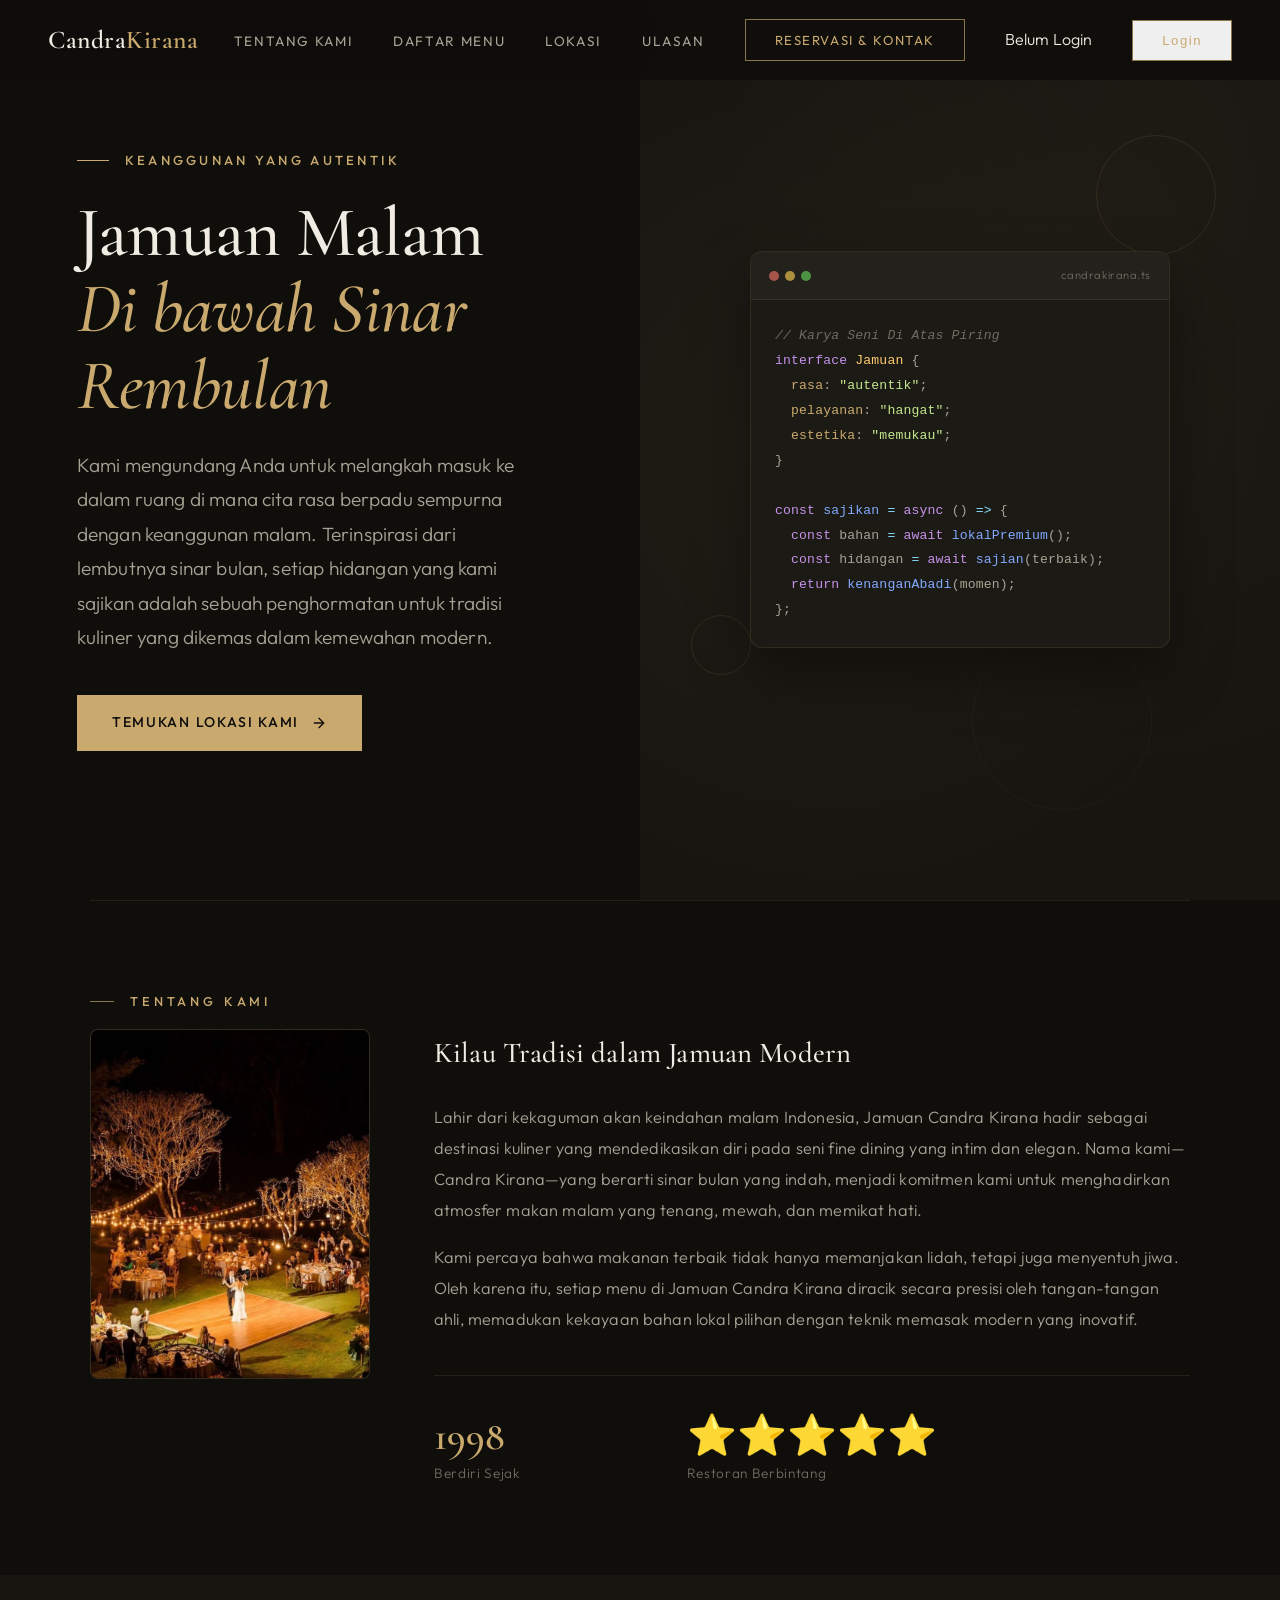
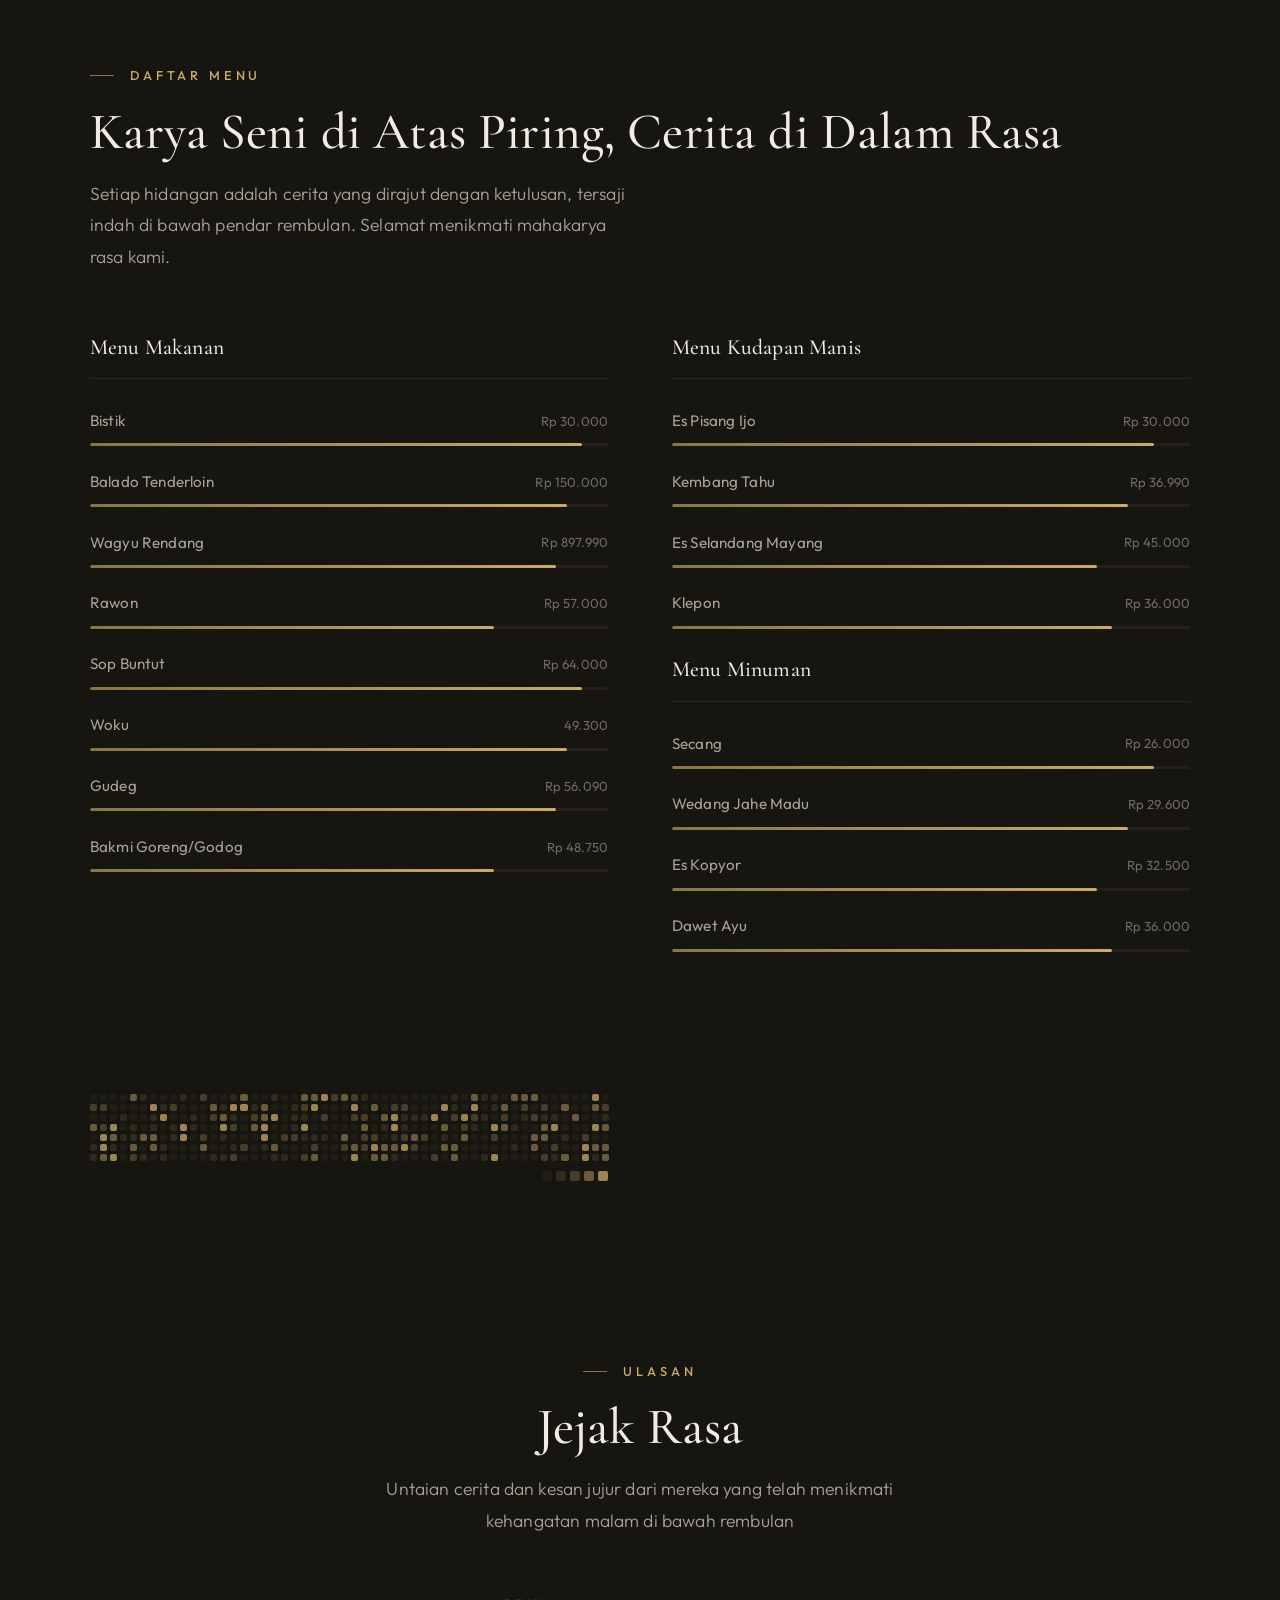
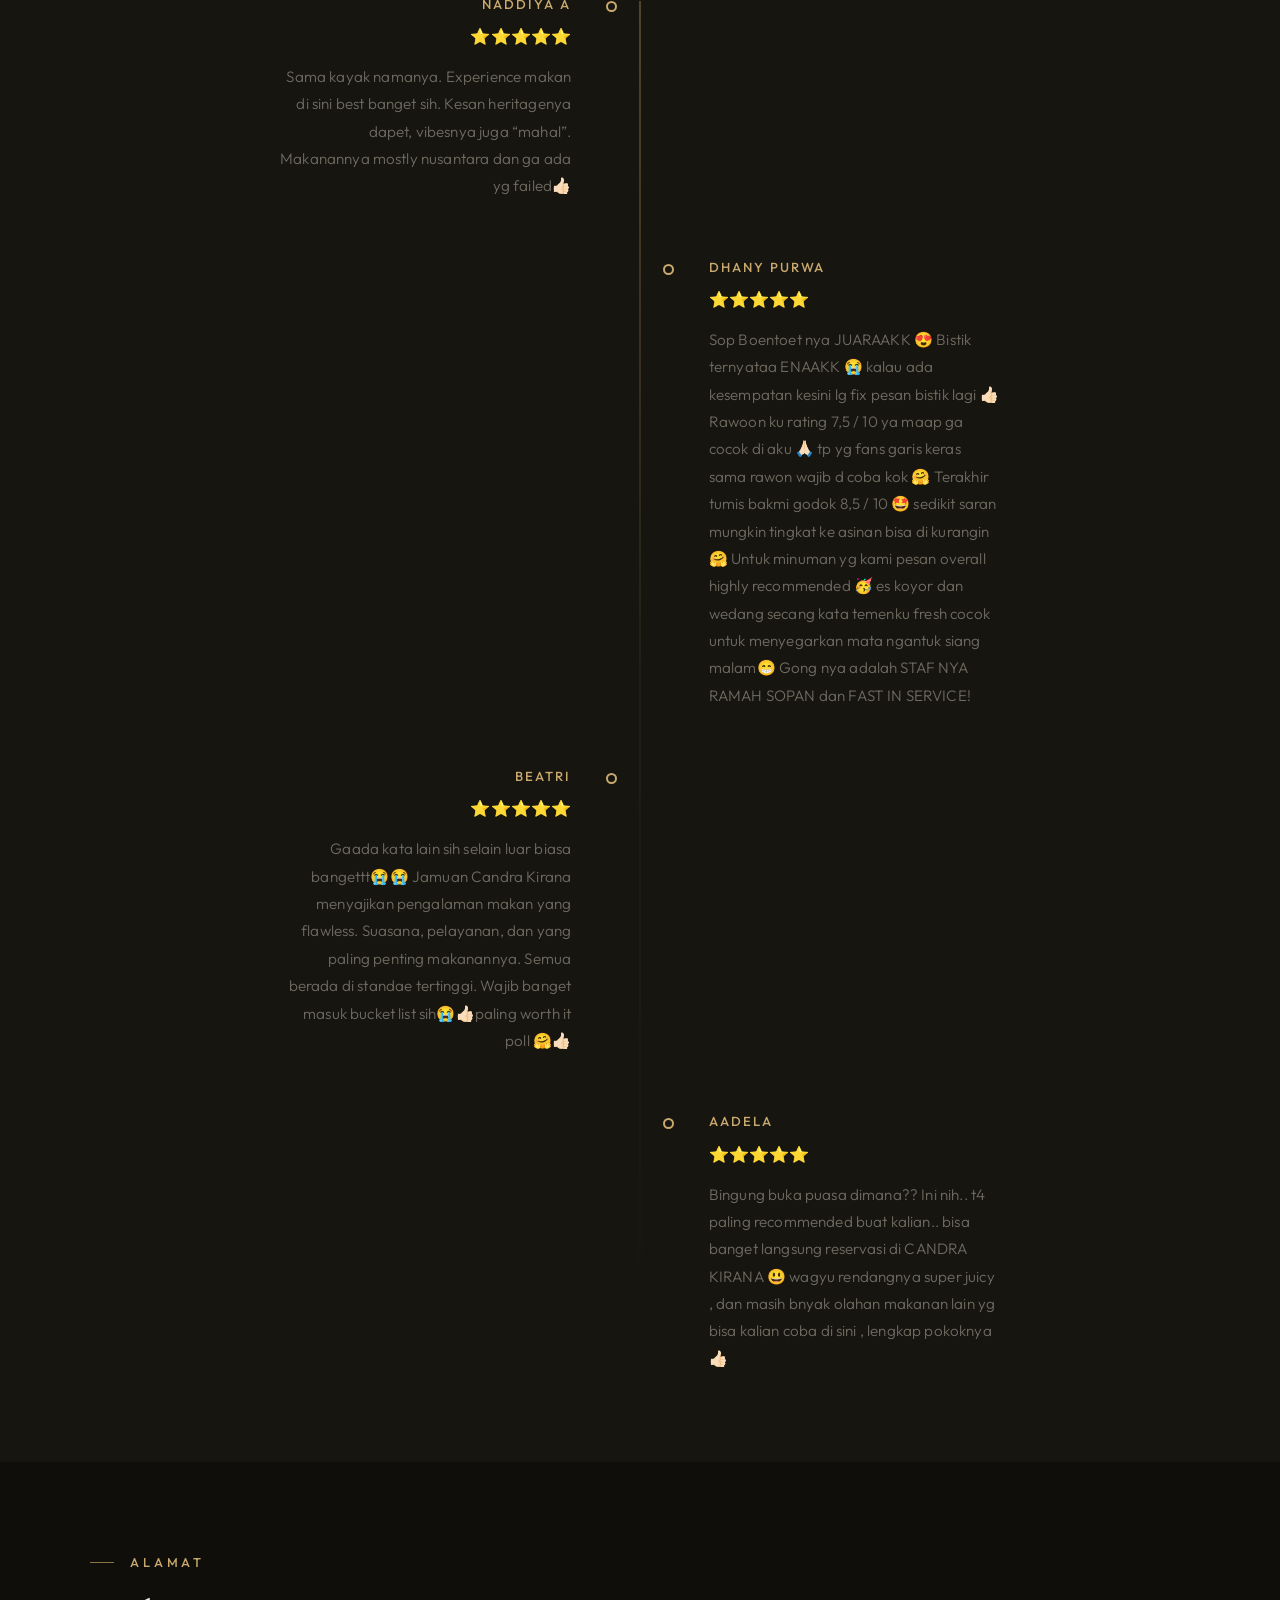
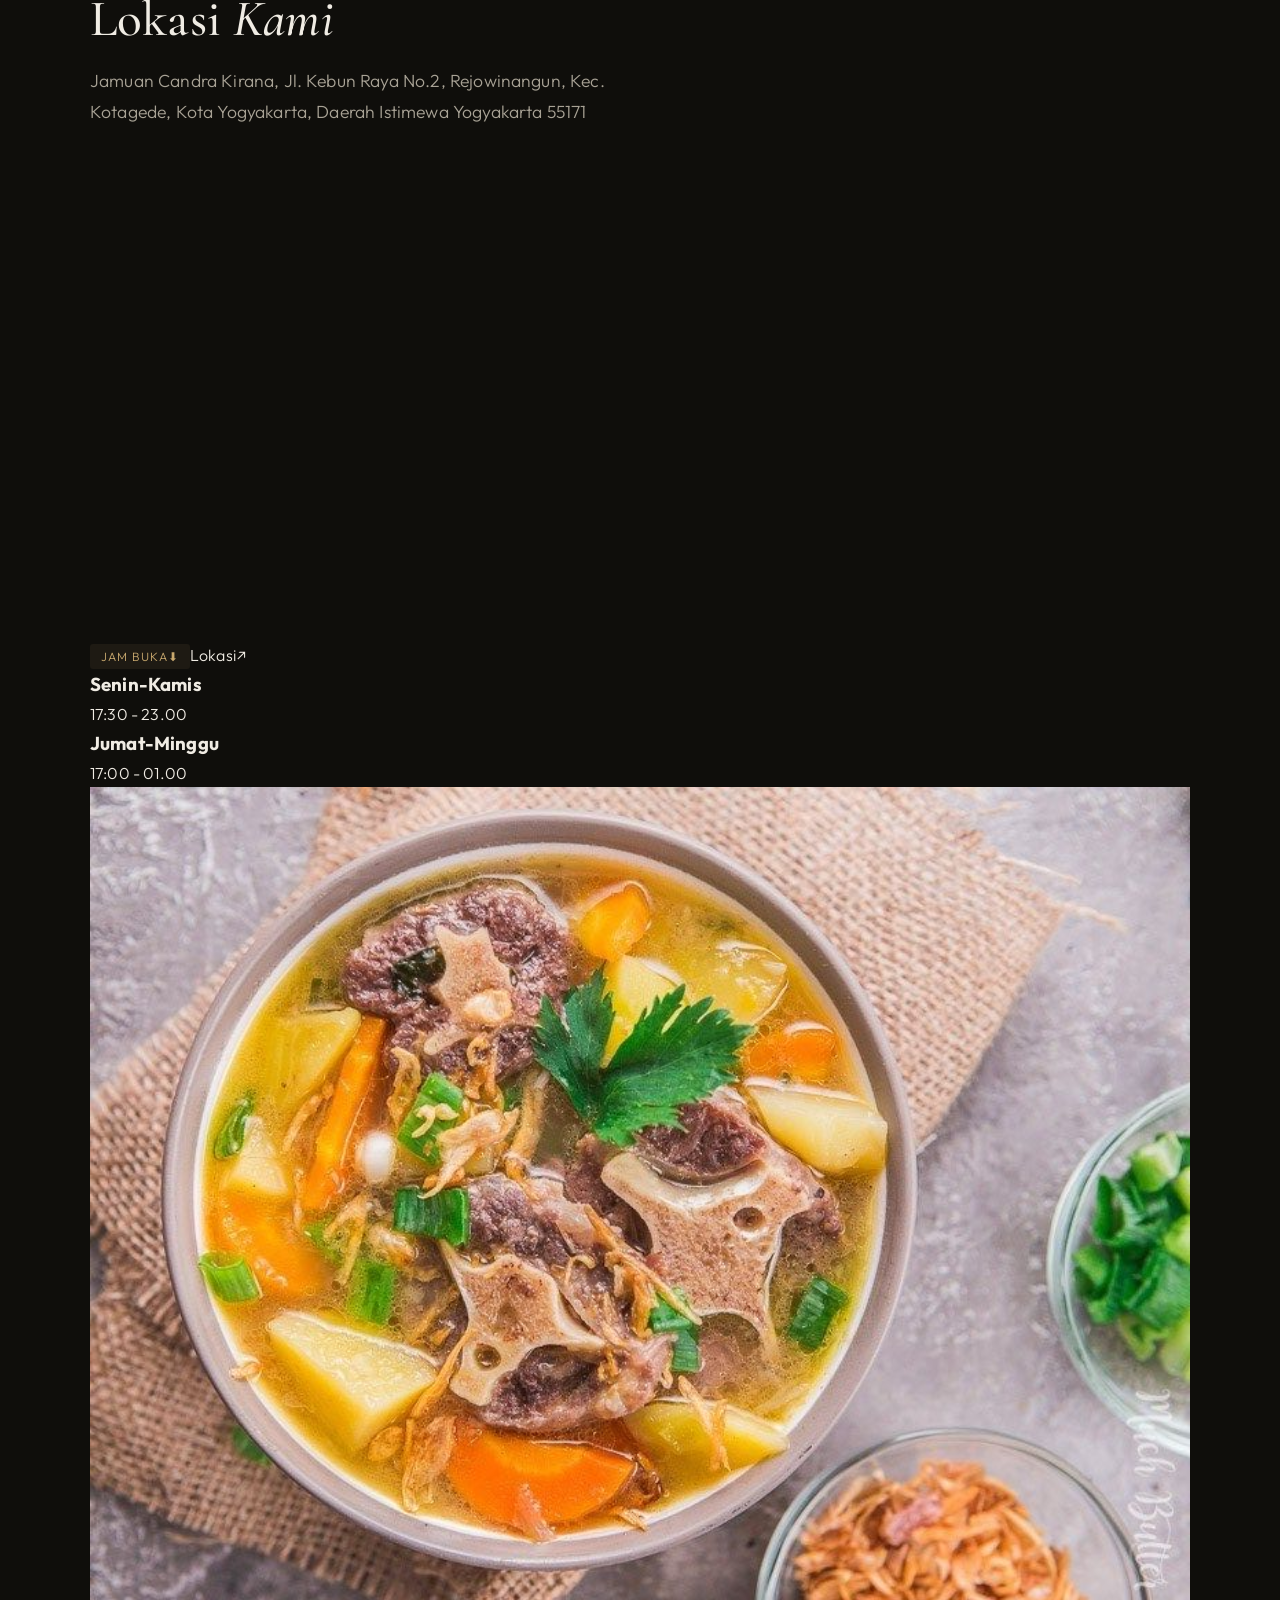
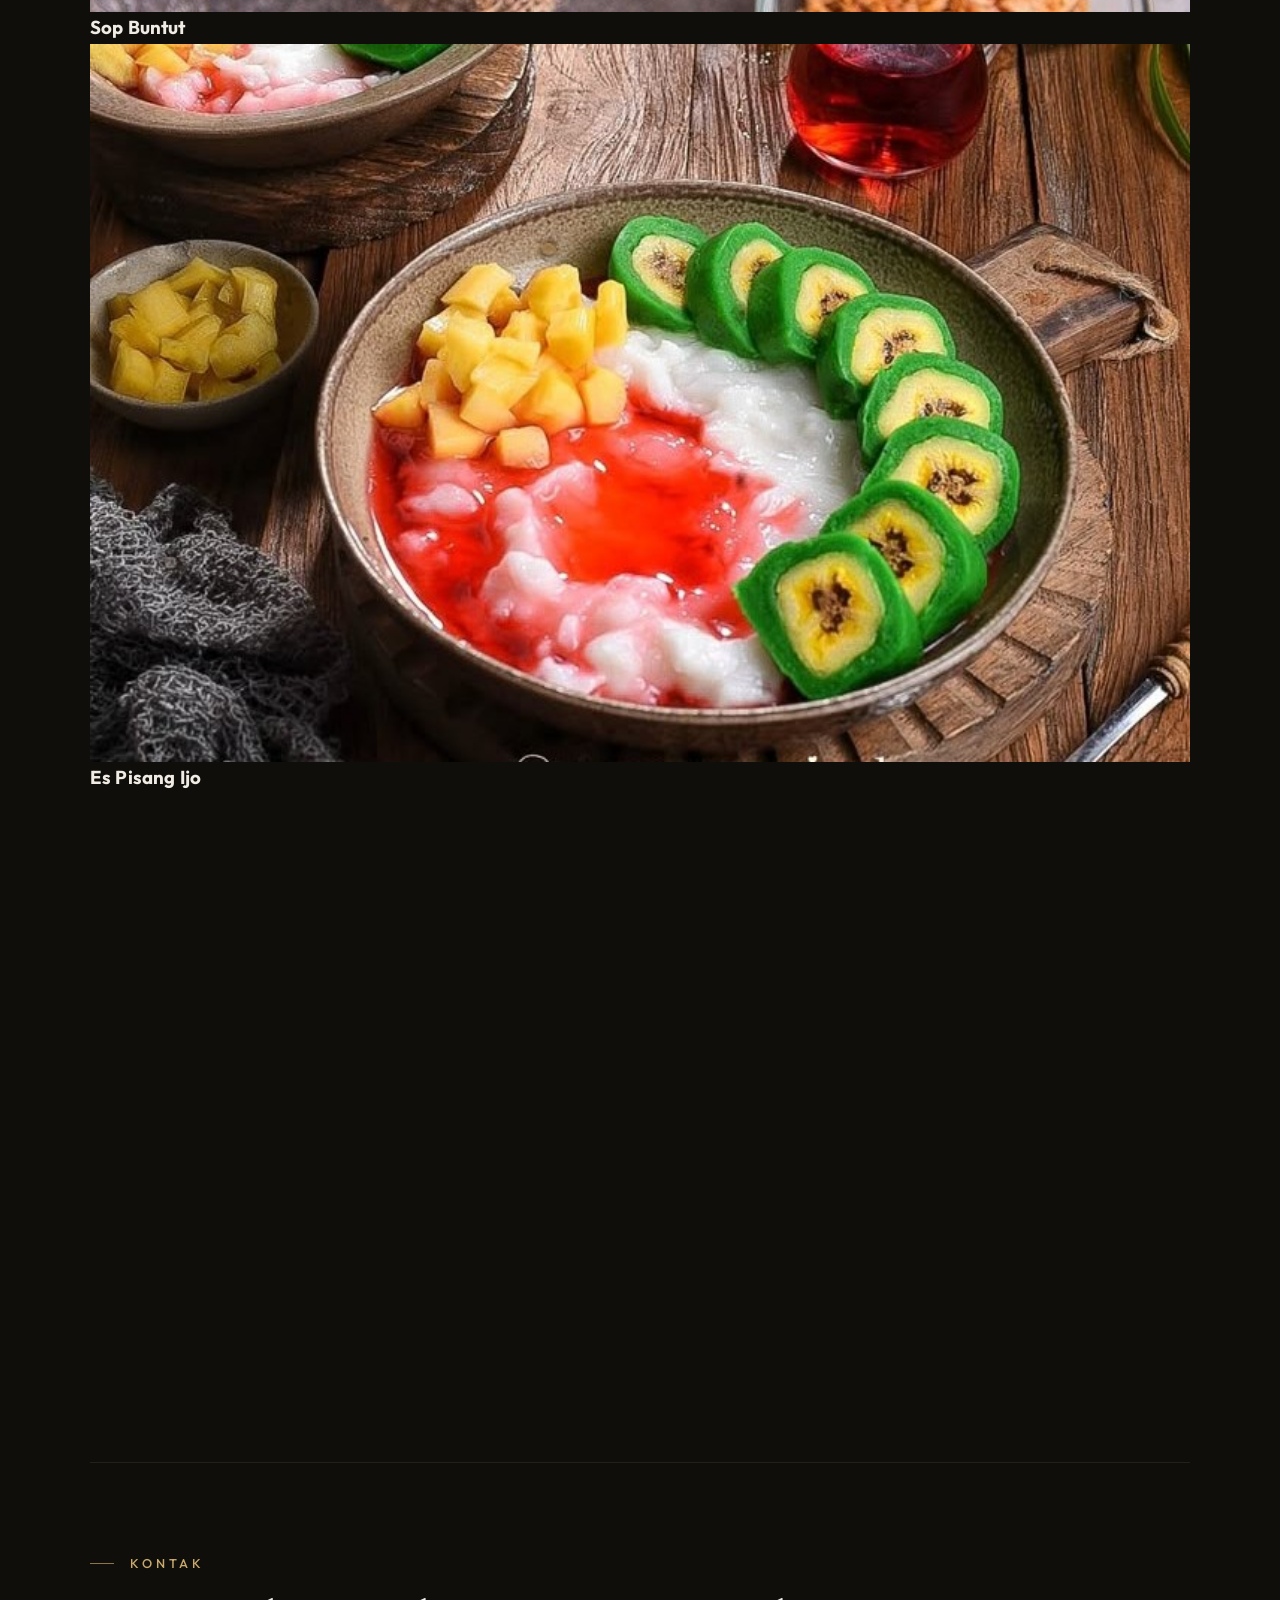
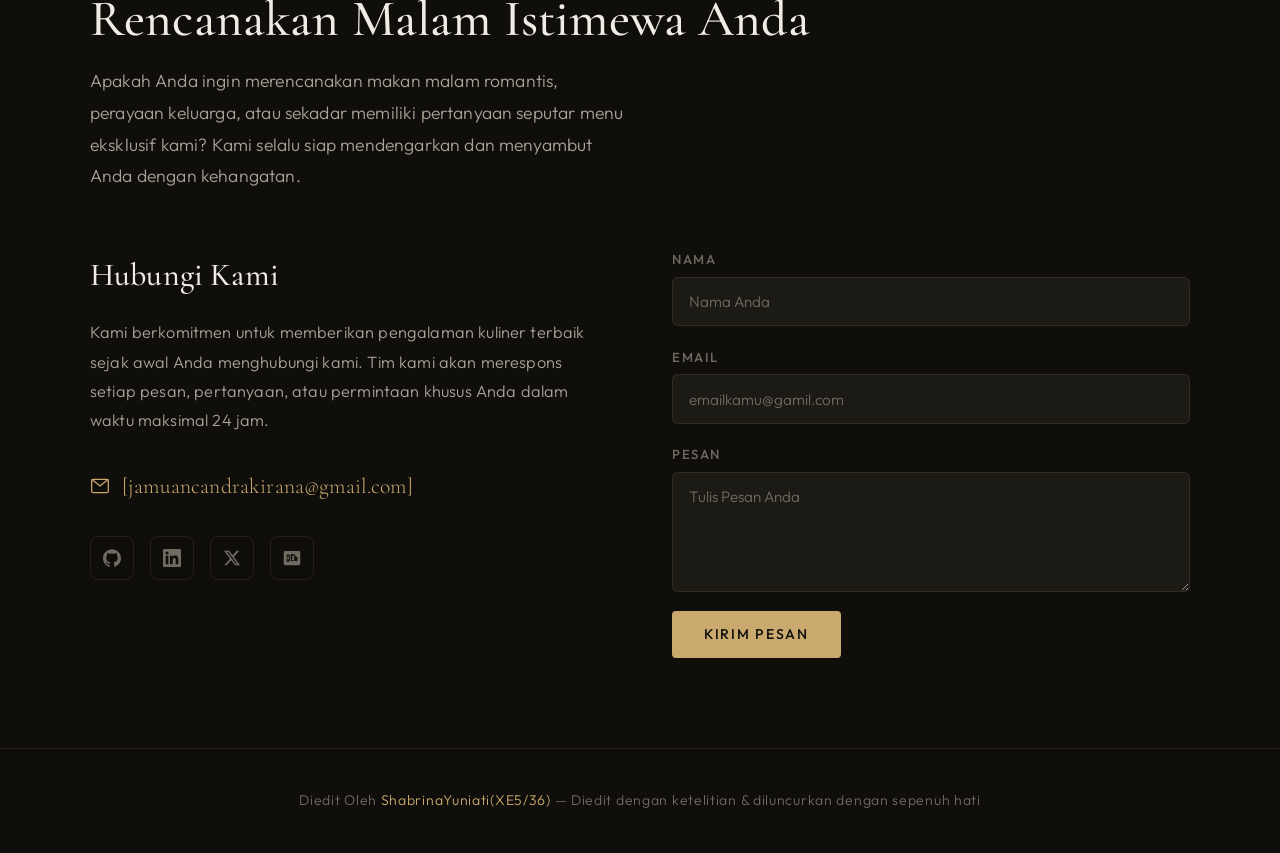
==== commit c5fb4c57: "Update index.html" ====
--- a/index.html
+++ b/index.html
@@ -27,7 +27,7 @@
     <ul class="nav-links" id="navLinks">
       <li><a href="#tentangkami">Tentang Kami</a></li>
       <li><a href="#daftarmenu">Daftar Menu</a></li>
-      <li><a href="#projects">Lokasi</a></li>
+      <li><a href="#lokasi">Lokasi</a></li>
       <li><a href="#experience">Ulasan</a></li>
       <li><a href="#contact" class="nav-cta">Reservasi & kontak</a></li>
       <p id="userInfo">Belum Login</p>
@@ -250,49 +250,48 @@
 
       
   <!-- ============ PROJECTS ============ -->
-<section class="section" id="projects">
+<section class="section" id="lokasi">
   <div class="section-inner">
     <div class="section-label reveal">Alamat</div>
     <div class="section-title reveal">Lokasi <em>Kami</em></div>
     <div class="section-subtitle reveal">Jamuan Candra Kirana, Jl. Kebun Raya No.2, Rejowinangun, Kec. Kotagede, Kota Yogyakarta, Daerah Istimewa Yogyakarta 55171</div>
 
-    <div class="projects-grid">
-      <div class="project-card reveal">
-        <div class="project-thumb">
+    <div class="lokasi-grid">
+      <div class="lokasi-card reveal">
+        <div class="lokasi-thumb">
           <iframe src="https://www.google.com/maps/embed?pb=!1m18!1m12!1m3!1d3952.8664792343006!2d110.39592491744385!3d-7.803956999999995!2m3!1f0!2f0!3f0!3m2!1i1024!2i768!4f13.1!3m3!1m2!1s0x2e7a57196b21a901%3A0x77e3f6112577fb0f!2sGembira%20Loka%20Zoo%20(Pintu%20masuk%20Timur)!5e0!3m2!1sid!2sid!4v1781430597154!5m2!1sid!2sid" width="600" height="450" style="border:0;" allowfullscreen="" loading="lazy" referrerpolicy="no-referrer-when-downgrade"></iframe>
         </div>
-        <div class="project-info">
-          <div class="project-tags"><span class="project-tag">Jam Buka⬇</span><span class="project-tag">Lokasi↗</span></div>
-          <h3 class="project-name">Senin-Kamis</h3>
-          <p class="project-desc">17:30 - 23.00</p>
-          <h3 class="project-name">Jumat-Minggu</h3>
-          <p class="project-desc">17:00 - 01.00</p>
-        </div>
-      </div>
-
-      <div class="project-card reveal">
-        <div class="project-thumb">
+        <div class="lokasi-info">
+          <div class="lokasi-tags"><span class="project-tag">Jam Buka⬇</span><span class="lokasi-tag">Lokasi↗</span></div>
+          <h3 class="lokasi-name">Senin-Kamis</h3>
+          <p class="lokasi-desc">17:30 - 23.00</p>
+          <h3 class="lokasi-name">Jumat-Minggu</h3>
+          <p class="lokasi-desc">17:00 - 01.00</p>
+        </div>
+      </div>
+
+      <div class="lokasi-card reveal">
+        <div class="lokasi-thumb">
           <img src="sop buntut.jpg" alt="Gridlock task board" style="width:100%;height:100%;object-fit:cover;">
         </div>
-        <div class="project-info">
-          <h3 class="project-name">Sop Buntut</h3>
-          </div>
-      </div>
-
-      <div class="project-card reveal">
-        <div class="project-thumb">
+        <div class="lokasi-info">
+          <h3 class="lokasi-name">Sop Buntut</h3>
+          </div>
+      </div>
+
+      <div class="lokasi-card reveal">
+        <div class="lokasi-thumb">
           <img src="es pisang ijo.jpg" alt="Scaffold CLI code" style="width:100%;height:100%;object-fit:cover;">
         </div>
-        <div class="project-info">
-          <h3 class="project-name">Es Pisang Ijo</h3>
-          </div>
-        </div>
-        <div class="project-card reveal">
-          <div class="project-thumb">
+        <div class="lokasi-info">
+          <h3 class="lokasi-name">Es Pisang Ijo</h3>
+          </div>
+        </div>
+        <div class="lokasi-card reveal">
+          <div class="lokasi-thumb">
             <iframe width="1013" height="570" src="https://www.youtube.com/embed/td4F7pXFC6s" title="Maxie Millian: Fine Dining Masakan Indonesia di Exclusive Iftar Raffles Hotel Jakarta" frameborder="0" allow="accelerometer; autoplay; clipboard-write; encrypted-media; gyroscope; picture-in-picture; web-share" referrerpolicy="strict-origin-when-cross-origin" allowfullscreen></iframe>
           </div>
-          <div class="project-info">
-            <h3 class="project-name">25 Cara untuk Meningkatkan Kualitas Pesta Makan Malam Anda</h3>
+          <div class="lokasi-info">
             </div>
          </div>
       </div>
--- a/tooplate-stackcraft-style.css
+++ b/tooplate-stackcraft-style.css
@@ -621,17 +621,17 @@
 /* ========================================
    SKILLS / TECH STACK
    ======================================== */
-.skills-section {
+.daftarmenu-section {
   background: var(--bg-secondary);
 }
 
-.skills-grid {
+.daftarmenu-grid {
   display: grid;
   grid-template-columns: 1fr 1fr;
   gap: 4rem;
 }
 
-.skill-category h4 {
+.daftarmenu-category h4 {
   font-family: var(--font-display);
   font-size: 1.35rem;
   font-weight: 500;
@@ -641,30 +641,30 @@
   border-bottom: 1px solid var(--border);
 }
 
-.skill-bar {
+.daftarmenu-bar {
   margin-bottom: 1.4rem;
 }
 
-.skill-bar-header {
+.daftarmenu-bar-header {
   display: flex;
   justify-content: space-between;
   align-items: center;
   margin-bottom: 0.6rem;
 }
 
-.skill-bar-name {
+.daftarmenu-bar-name {
   font-size: 0.95rem;
   font-weight: 400;
   color: var(--text-secondary);
 }
 
-.skill-bar-pct {
+.daftarmenu-bar-pct {
   font-size: 0.82rem;
   color: var(--text-muted);
   font-weight: 400;
 }
 
-.skill-bar-track {
+.daftarmenu-bar-track {
   width: 100%;
   height: 3px;
   background: rgba(201, 169, 110, 0.08);
@@ -672,7 +672,7 @@
   overflow: hidden;
 }
 
-.skill-bar-fill {
+.daftarmenu-bar-fill {
   height: 100%;
   background: linear-gradient(90deg, var(--accent-dim), var(--accent));
   border-radius: 2px;
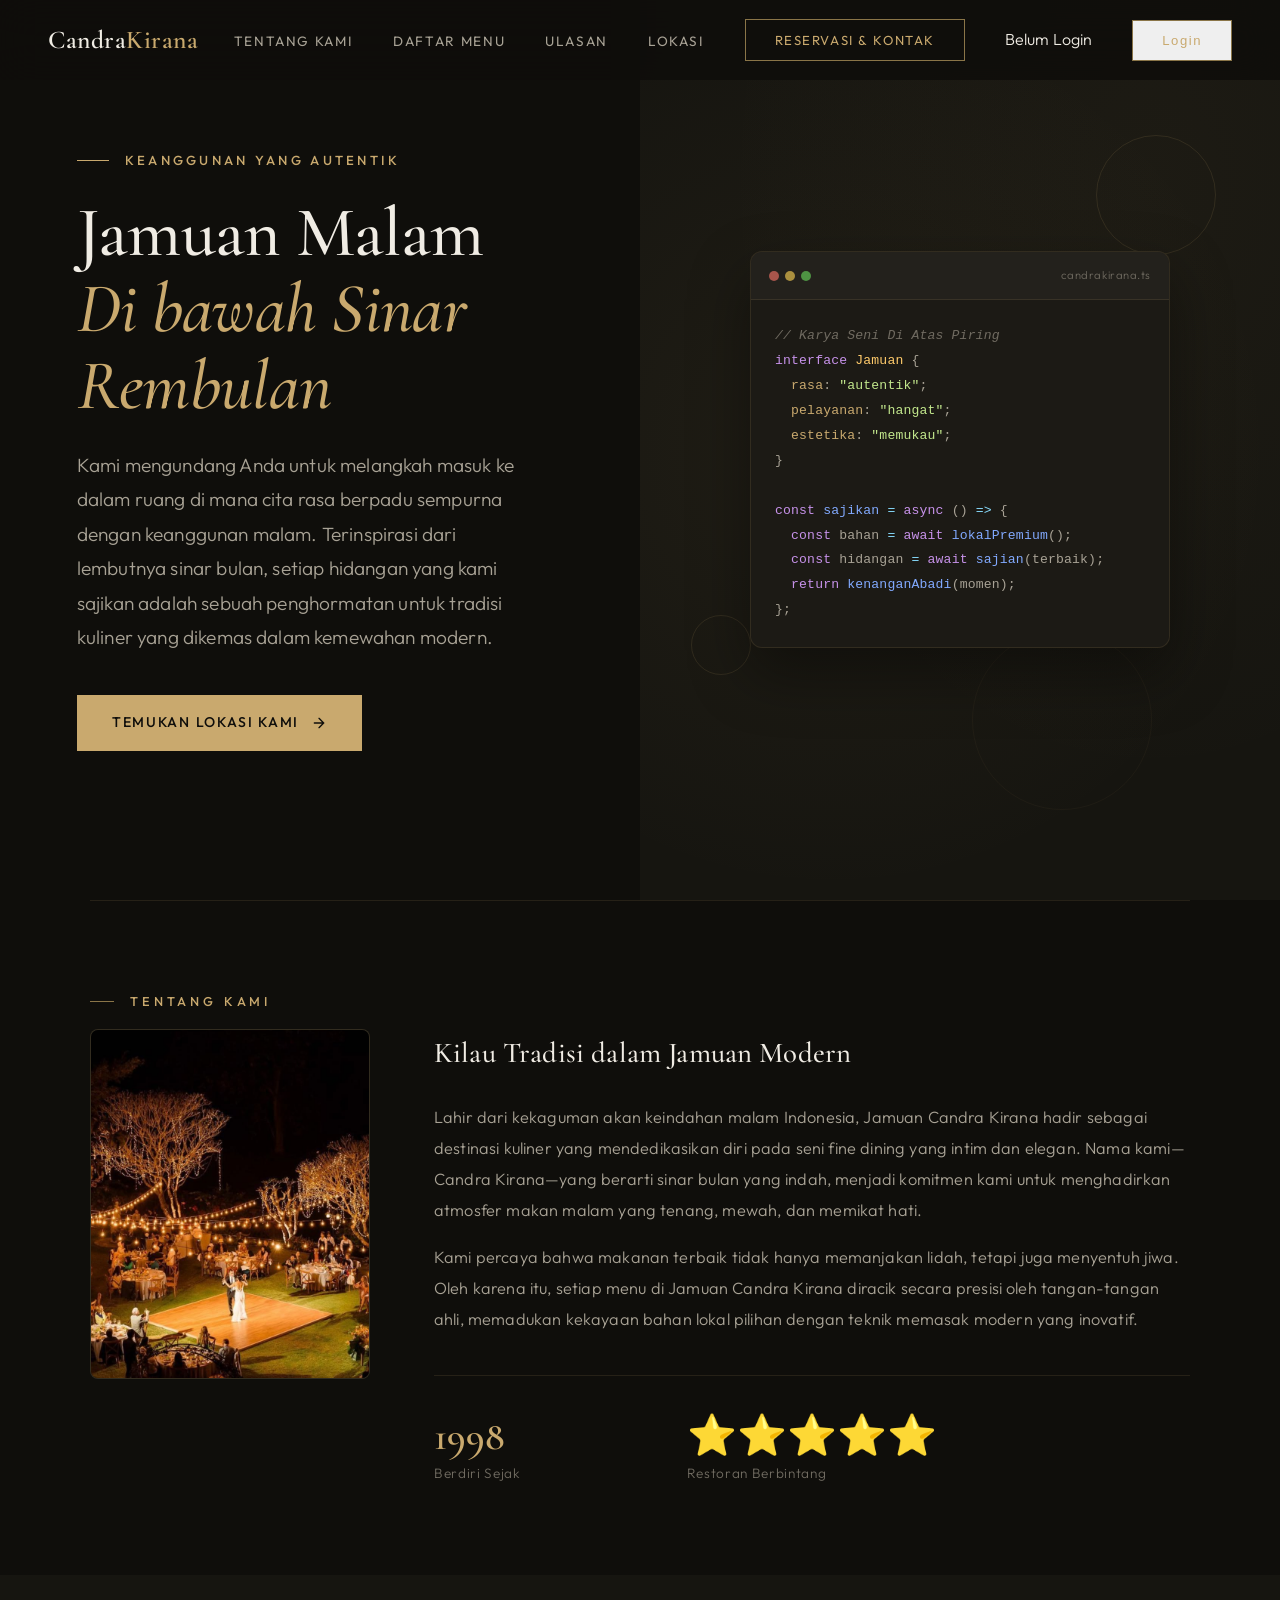
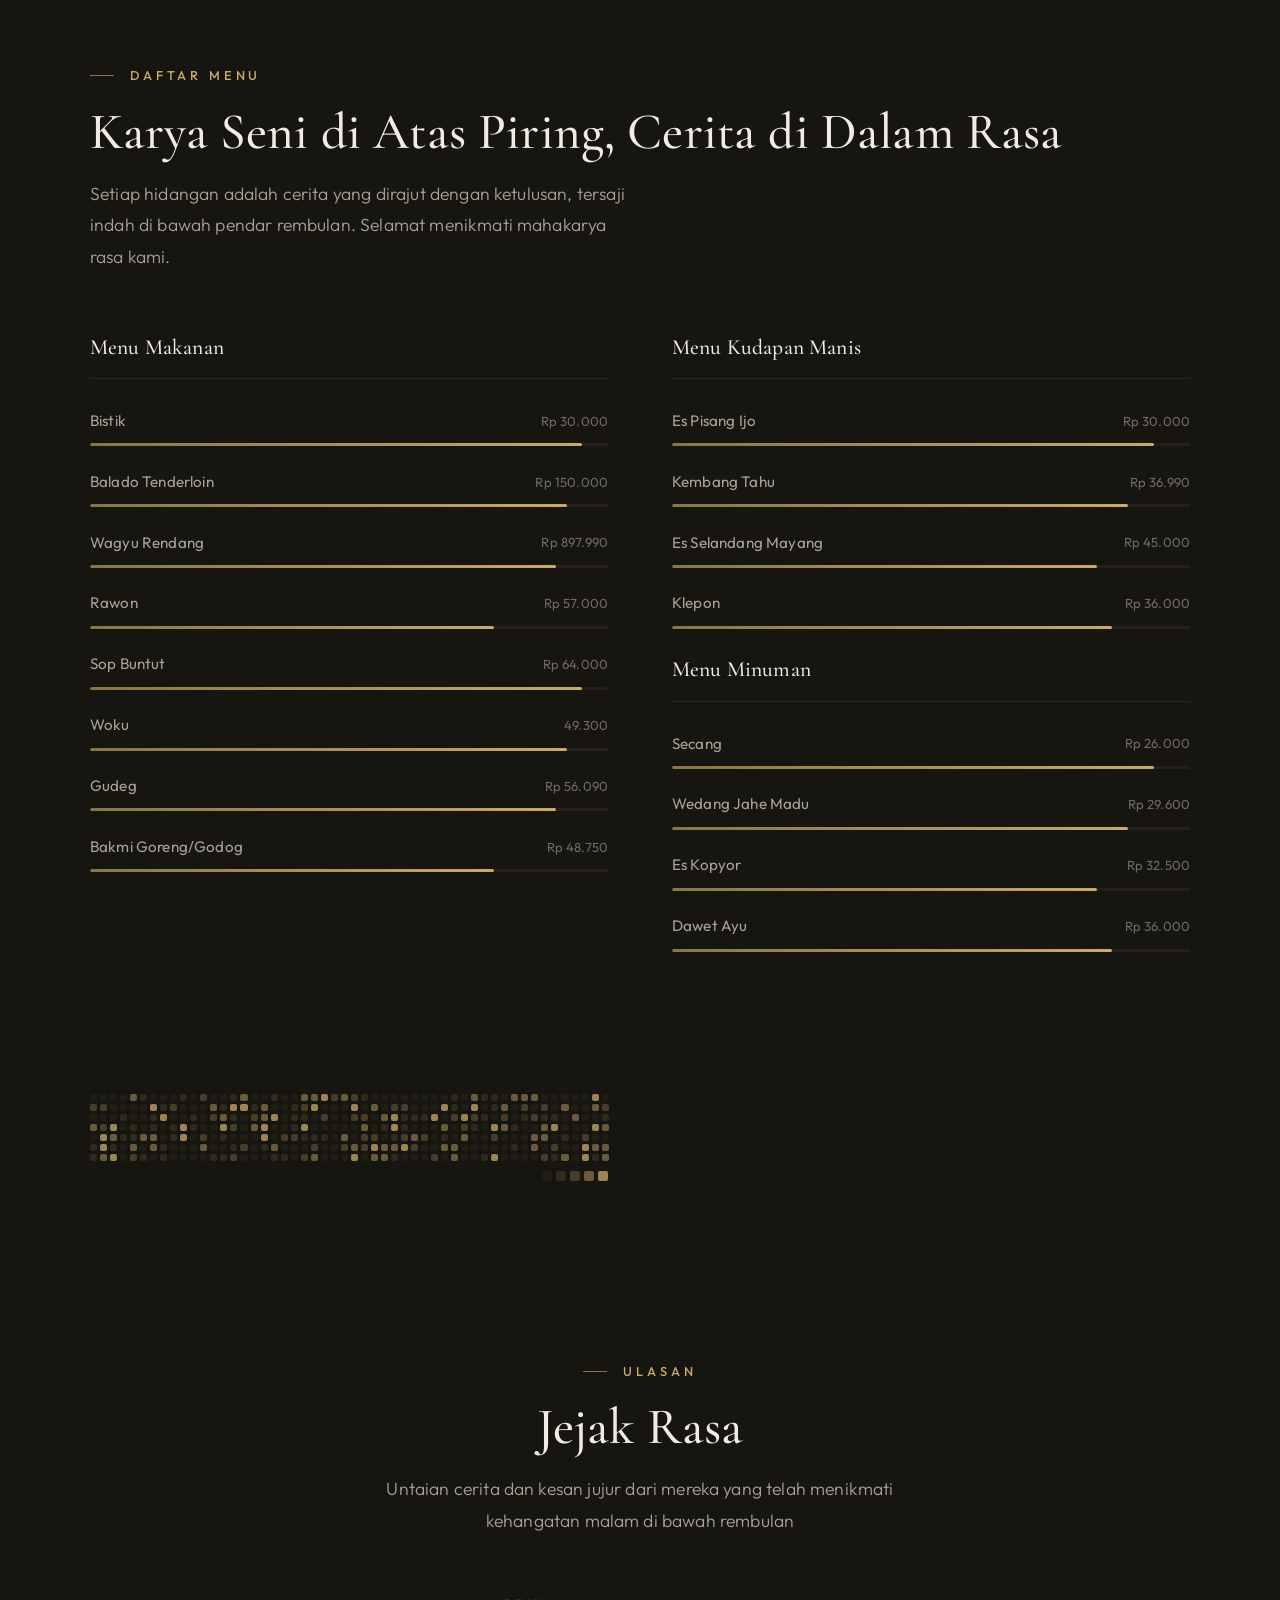
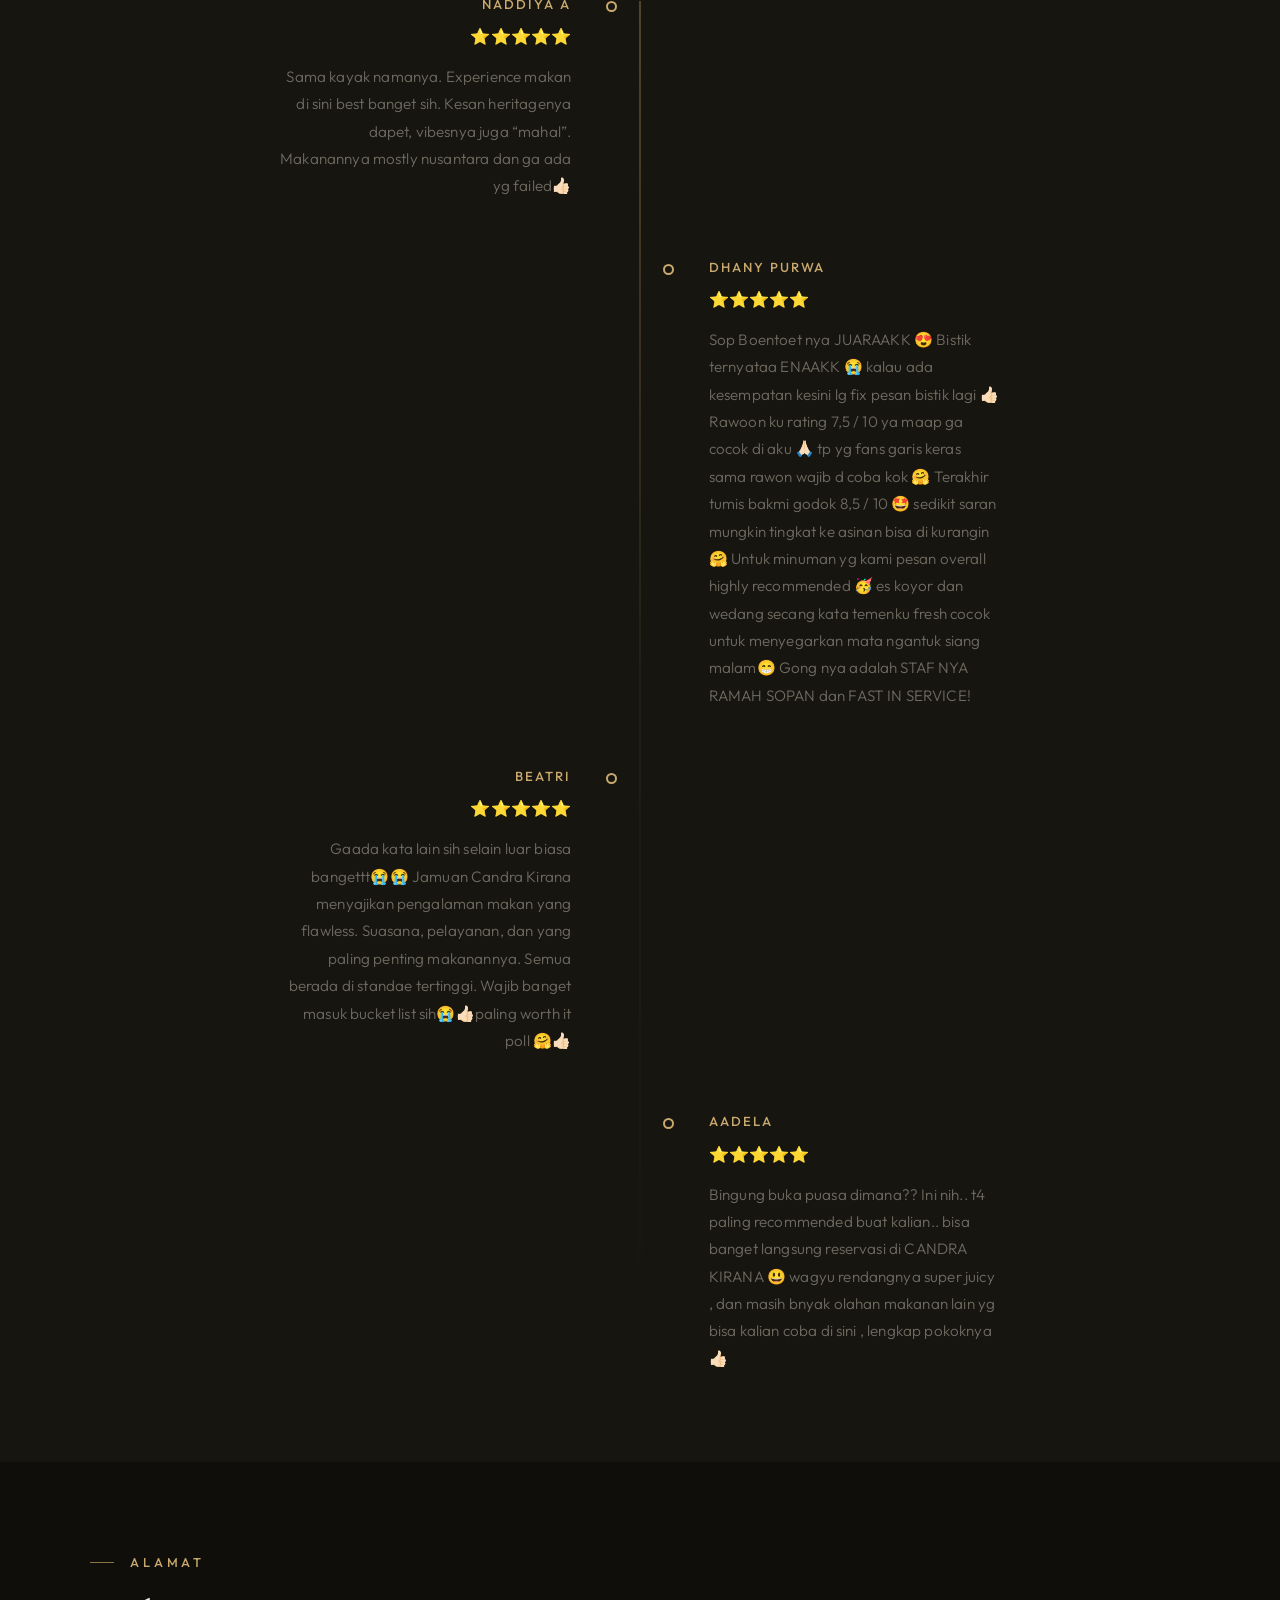
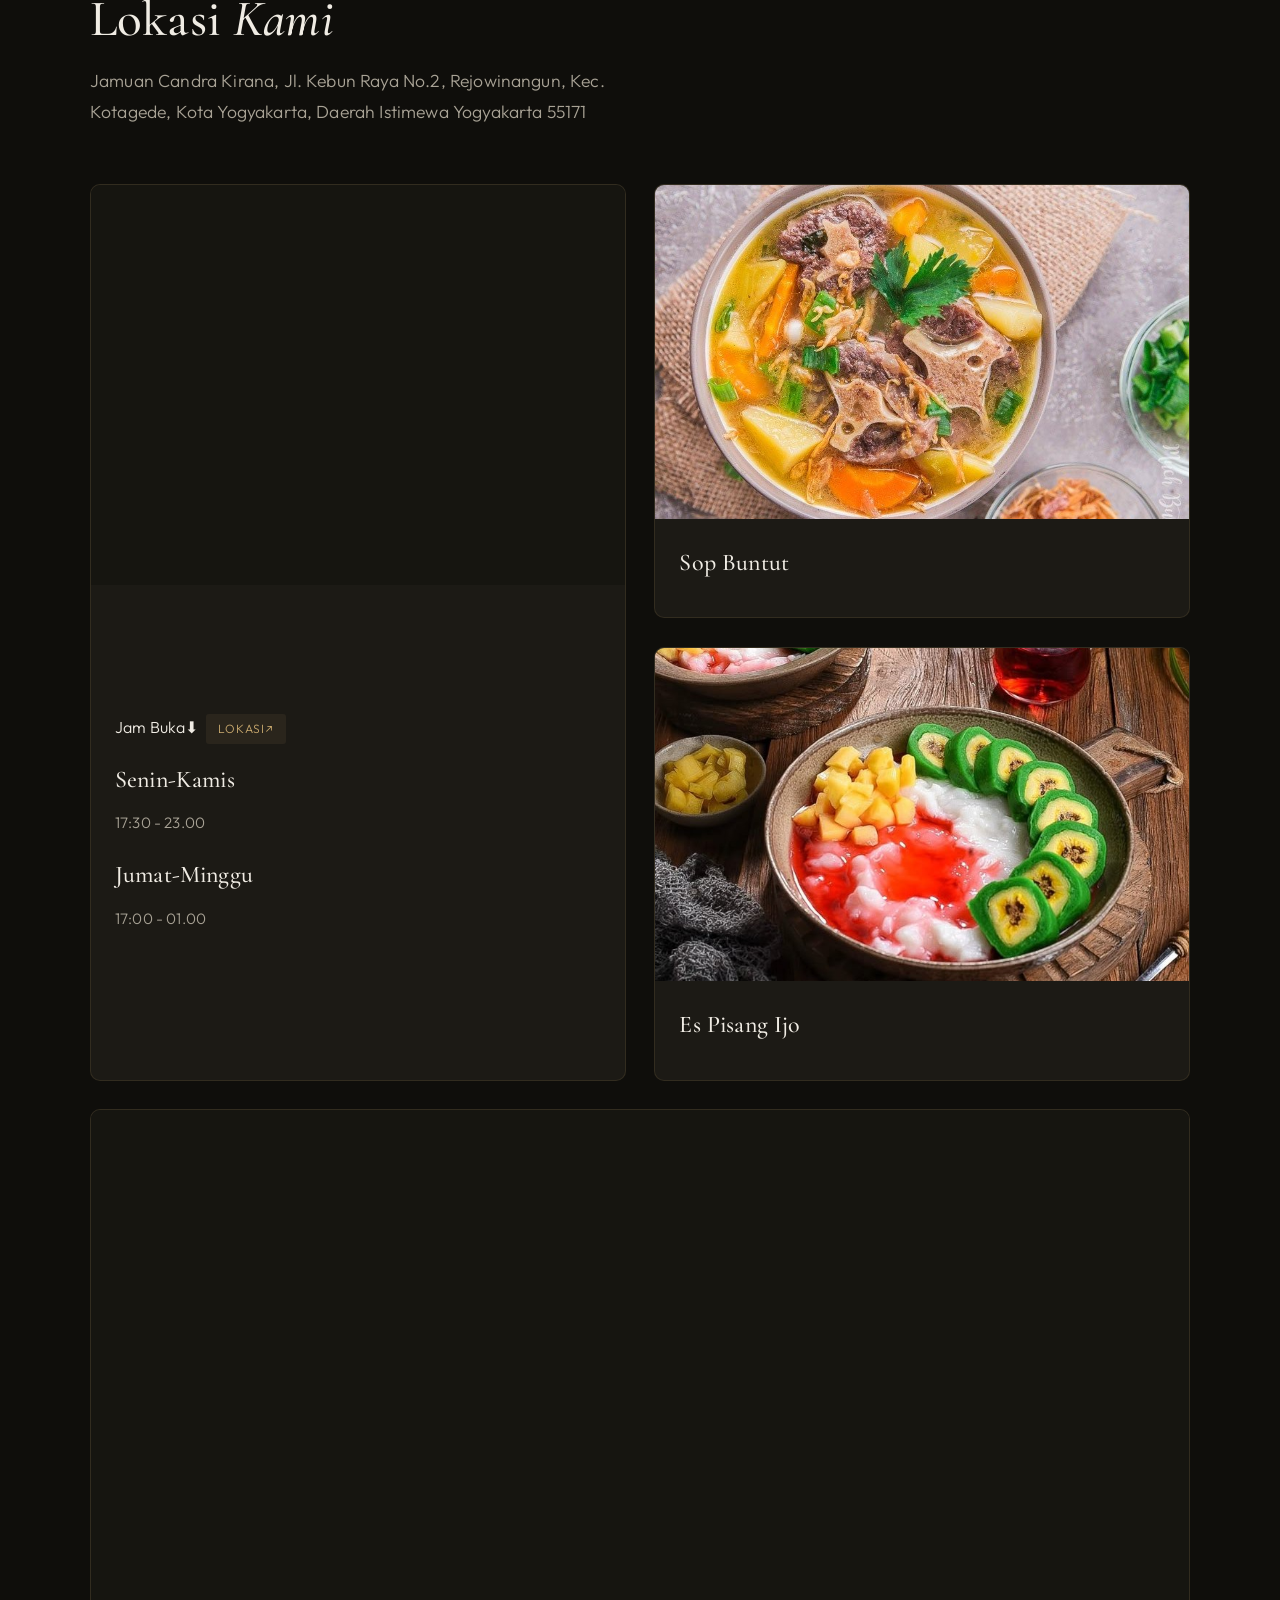
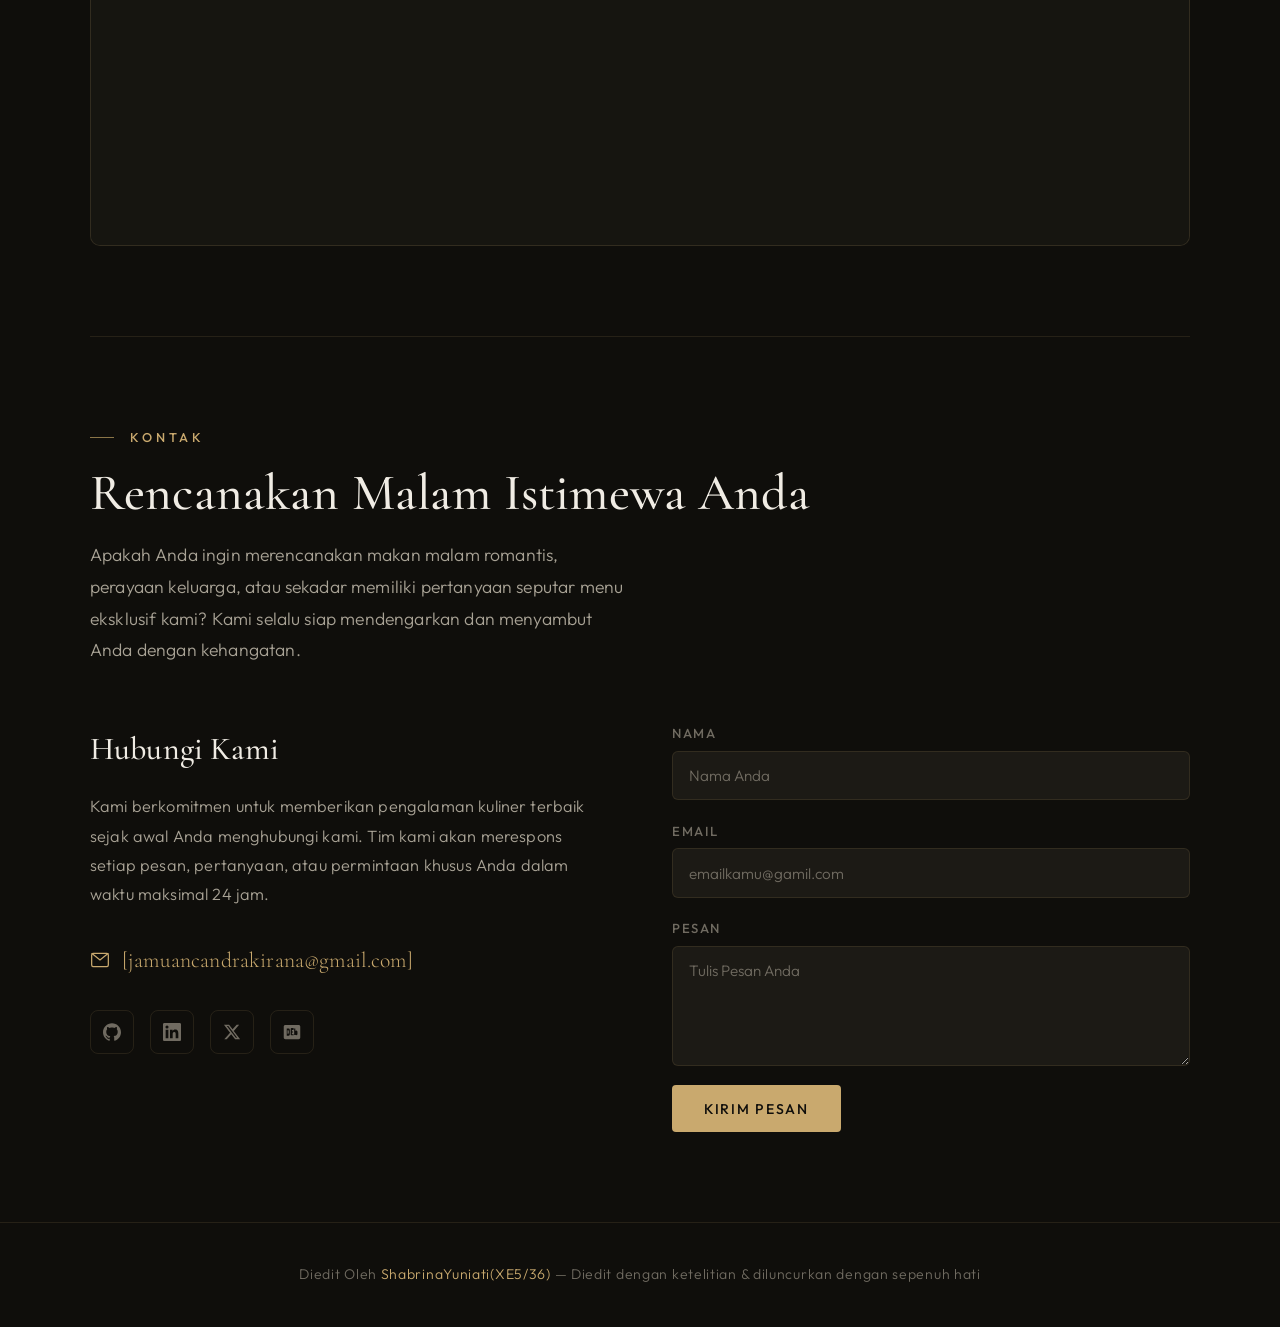
==== commit 13440e2d: "Update index.html" ====
--- a/index.html
+++ b/index.html
@@ -27,8 +27,8 @@
     <ul class="nav-links" id="navLinks">
       <li><a href="#tentangkami">Tentang Kami</a></li>
       <li><a href="#daftarmenu">Daftar Menu</a></li>
-      <li><a href="#lokasi">Lokasi</a></li>
       <li><a href="#experience">Ulasan</a></li>
+       <li><a href="#lokasi">Lokasi</a></li>
       <li><a href="#contact" class="nav-cta">Reservasi & kontak</a></li>
       <p id="userInfo">Belum Login</p>
 <div id="authArea">
--- a/tooplate-stackcraft-style.css
+++ b/tooplate-stackcraft-style.css
@@ -793,22 +793,22 @@
 /* ========================================
    PROJECTS
    ======================================== */
-.projects-grid {
+.lokasi-grid {
   display: grid;
   grid-template-columns: 1fr 1fr;
   grid-template-rows: auto auto;
   gap: 1.8rem;
 }
 
-.project-card:first-child {
+.lokasi-card:first-child {
   grid-row: 1 / 3;
 }
 
-.project-card:first-child .project-thumb {
+.lokasi-card:first-child .lokasi-thumb {
   aspect-ratio: 4/3;
 }
 
-.project-card {
+.lokasi-card {
   background: var(--bg-card);
   border: 1px solid var(--border);
   border-radius: 10px;
@@ -818,38 +818,38 @@
   flex-direction: column;
 }
 
-.project-card:nth-child(2),
-.project-card:nth-child(3) {
+.lokasi-card:nth-child(2),
+.lokasi-card:nth-child(3) {
   flex-direction: colum;
 }
 
-.project-card:nth-child(2) .project-thumb,
-.project-card:nth-child(3) .project-thumb {
+.lokasi-card:nth-child(2) .lokasi-thumb,
+.lokasi-card:nth-child(3) .lokasi-thumb {
   width: 100%;
   heidth: 100%;
   max-wight: none;
   flex-shrink: 0;
 }
 
-.project-card:nth-child(4) {
+.lokasi-card:nth-child(4) {
   grid-column: 1 / -1;
   flex-direction: colum;
 }
 
-.project-card:nth-child(4) .project-thumb {
+.lokasi-card:nth-child(4) .lokasi-thumb {
   width: 100%;
   height: 100%;
   max-width: none;
   flex-shrink: 0;
 }
 
-.project-card:hover {
+.lokasi-card:hover {
   border-color: var(--border-strong);
   transform: translateY(-4px);
   box-shadow: 0 20px 50px rgba(0,0,0,0.3);
 }
 
-.project-thumb {
+.lokasi-thumb {
   aspect-ratio: 16/10;
   background: var(--bg-secondary);
   position: relative;
@@ -859,7 +859,7 @@
   justify-content: center;
 }
 
-.project-thumb-pattern {
+.lokasi-thumb-pattern {
   position: absolute;
   inset: 0;
   opacity: 0.15;
@@ -868,7 +868,7 @@
   background-size: 20px 20px;
 }
 
-.project-thumb-icon {
+.lokasi-thumb-icon {
   position: relative;
   z-index: 1;
   width: 48px;
@@ -876,7 +876,7 @@
   color: var(--accent-dim);
 }
 
-.project-info {
+.lokasi-info {
   padding: 1.5rem;
   flex: 1;
   display: flex;
@@ -884,14 +884,14 @@
   justify-content: center;
 }
 
-.project-tags {
+.lokasi-tags {
   display: flex;
   flex-wrap: wrap;
   gap: 0.5rem;
   margin-bottom: 1rem;
 }
 
-.project-tag {
+.lokasi-tag {
   font-size: 0.75rem;
   letter-spacing: 0.08em;
   text-transform: uppercase;
@@ -901,7 +901,7 @@
   border-radius: 3px;
 }
 
-.project-name {
+.lokasi-name {
   font-family: var(--font-display);
   font-size: 1.5rem;
   font-weight: 500;
@@ -909,7 +909,7 @@
   margin-bottom: 0.6rem;
 }
 
-.project-desc {
+.lokasi-desc {
   font-size: 0.95rem;
   color: var(--text-secondary);
   line-height: 1.7;
@@ -917,7 +917,7 @@
   font-weight: 300;
 }
 
-.project-link {
+.lokasi-link {
   font-size: 0.85rem;
   font-weight: 500;
   letter-spacing: 0.1em;
@@ -929,16 +929,16 @@
   transition: gap 0.3s var(--ease-out);
 }
 
-.project-link:hover {
+.lokasi-link:hover {
   gap: 0.8rem;
 }
 
-.project-link svg {
+.lokasi-link svg {
   width: 14px;
   height: 14px;
 }
 
-.project-thumb img {
+.lokasi-thumb img {
    wight: 100%;
    height: 100%
    object-fit: cover;
